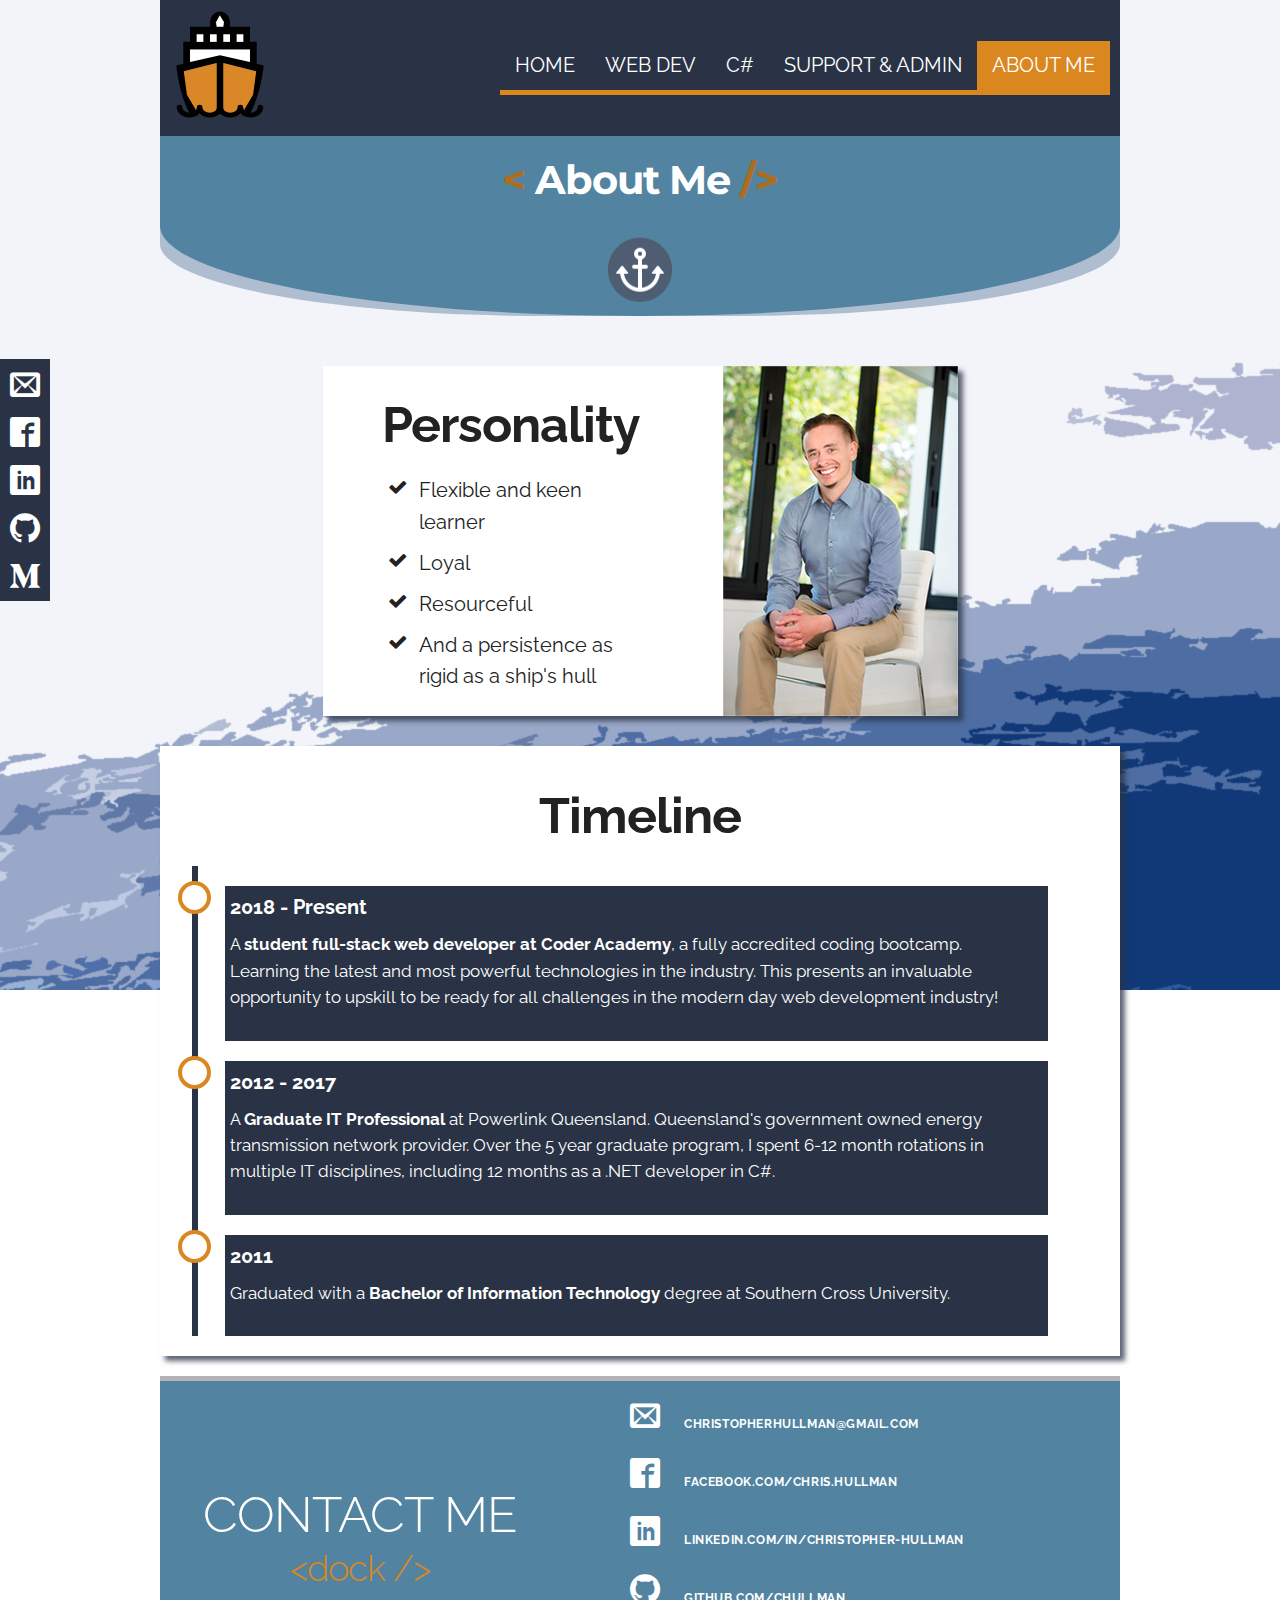
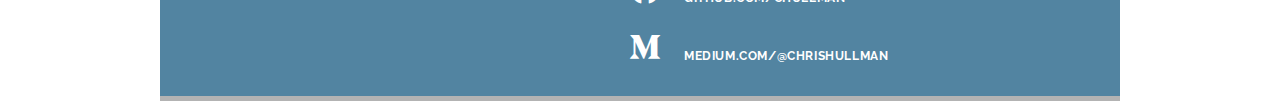
==== pages/about/index.html @ 16156527 "Cleaned formatting" ====
<!DOCTYPE html>
<html lang="en">
  <head>
    <!-- Basic page needs -->
    <meta charset="utf-8">
    <title>Portfolio - Chris Hullman</title>
    <meta name="description" content="A portfolio of Chris Hullman, a student full-stack web developer and jack-of-all-trades IT professional.">
    <meta name="author" content="Chris Hullman">
    <!-- Display metas -->
    <meta name="viewport" content="width=device-width, initial-scale=1">
    <!-- Font -->
    <link href="//fonts.googleapis.com/css?family=Raleway:400,300,600" rel="stylesheet" type="text/css">
    <link href="https://fonts.googleapis.com/css?family=Montserrat:400,500,900" rel="stylesheet">
    <!-- CSS -->
    <link rel="stylesheet" href="../../css/normalize.css">
    <link rel="stylesheet" href="../../css/skeleton.css">
    <!-- Font Awesome CSS -->
    <link rel="stylesheet" href="https://maxcdn.bootstrapcdn.com/font-awesome/4.7.0/css/font-awesome.min.css">
    <!-- IcoMoon CSS -->
    <link rel="stylesheet" href="../../fonts/icomoon.css">
    <link rel="stylesheet" href="../../css/custom.css">
    <!-- IcoMoon CSS -->
    <link rel="stylesheet" href="../../fonts/icomoon.css">
    <!-- Favicon -->
    <link rel="icon" type="image/png" href="../../images/favicon.png">
  </head>
  <body>
    <ul class="contact-fixed-sidebar">
      <li>
        <a href="mailto:christopherhullman@gmail.com">
        <span class="icon-email"></span>
        </a>
      </li>
      <li>
        <a href="https://www.facebook.com/chris.hullman">
        <span class="icon-facebook"></span>
        </a>
      </li>
      <li>
        <a href="https://www.linkedin.com/in/christopher-hullman/">
        <span class="icon-linkedin"></span>
        </a>
      </li>
      <li>
        <a href="https://github.com/chullman">
        <span class="icon-octacat"></span>
        </a>
      </li>
      <li>
        <a href="https://medium.com/@chrishullman">
        <span class="icon-medium"></span>
        </a>
      </li>
    </ul>
    <div class="container">
      <div class="topnav-flex-container">
        <div id="topnav-brand">
          <img src="../../images/brand_logo.svg" alt="Brand Logo for Chris Hullman">        
        </div>
        <ul id="topnav-list">
          <li><a href="../../">Home</a></li>
          <li><a href="../../pages/webdev/">Web Dev</a></li>
          <li><a href="../../pages/csharp/">C#</a></li>
          <li><a href="../../pages/infrastructure/">Support & Admin</a></li>
          <li class="active-page"><a href="#">About Me</a></li>
        </ul>
      </div>
      <div class="jumbo-header-behind">
      </div>
      <div class="jumbo-header-front">
        <h1><span class="orange-letters">&lt;</span> About Me <span class="orange-letters">/&gt;</span></h1>
        <div class="anchor"></div>
      </div>
      <div class="tag-and-portrait-container">
        <div class="tag-container">
          <h1 class="bold">Personality</h1>
          <ul class="fa-ul">
            <li>
              <i class="fa-li fa fa-check"></i>Flexible and keen learner
            </li>
            <li>
              <i class="fa-li fa fa-check"></i> Loyal
            </li>
            <li>
              <i class="fa-li fa fa-check"></i>Resourceful
            </li>
            <li>
              <i class="fa-li fa fa-check"></i>And a persistence as rigid as a ship's hull
            </li>
          </ul>
        </div>
        <div class="portrait-container">
          <div></div>
        </div>
      </div>
      <div class="timeline-parent">
        <h1 class="bold">Timeline</h1>
        <div class="timeline-container">
          <ul>
            <li>
              <div class="list-gap">
              </div>
              <div class="list-content">
                <div class="year-text">2018 - Present</div>
                <p>A <span class="bold">student full-stack web developer at Coder Academy</span>, a fully accredited coding bootcamp. Learning the latest and most powerful technologies in the industry. This presents an invaluable opportunity to upskill to be ready for all challenges in the modern day web development industry!</p>
              </div>
            </li>
            <li>
              <div class="list-gap">
              </div>
              <div class="list-content">
                <div class="year-text">2012 - 2017</div>
                <p>A <span class="bold">Graduate IT Professional</span> at Powerlink Queensland. Queensland's government owned energy transmission network provider. Over the 5 year graduate program, I spent 6-12 month rotations in multiple IT disciplines, including 12 months as a .NET developer in C#.</p>
              </div>
            </li>
            <li>
              <div class="list-gap">
              </div>
              <div  class="list-content">
                <div class="year-text">2011</div>
                <p>Graduated with a <span class="bold">Bachelor of Information Technology</span> degree at Southern Cross University.</p>
              </div>
            </li>
          </ul>
        </div>
      </div>
      <footer class="footer-container">
        <div id="footer-container-left">
          <h1>Contact Me</h1>
          <h3>&lt;dock /&gt;</h3>
          <a href="#footer-container-left" class="contact-wrap"></a>
        </div>
        <div id="footer-container-right">
          <ul>
            <li>
              <a href="mailto:christopherhullman@gmail.com">
              <span class="icon-email"></span>
              <span class="contact-text">christopherhullman@gmail.com</span>
              </a>
            </li>
            <li>
              <a href="https://www.facebook.com/chris.hullman">
              <span class="icon-facebook"></span>
              <span class="contact-text">facebook.com/chris.hullman</span>
              </a>
            </li>
            <li>
              <a href="https://www.linkedin.com/in/christopher-hullman/">
              <span class="icon-linkedin"></span>
              <span class="contact-text">linkedin.com/in/christopher-hullman</span>
              </a>
            </li>
            <li>
              <a href="https://github.com/chullman">
              <span class="icon-octacat"></span>
              <span class="contact-text">github.com/chullman</span>
              </a>
            </li>
            <li>
              <a href="https://medium.com/@chrishullman">
              <span class="icon-medium"></span>
              <span class="contact-text">medium.com/@chrishullman</span>
              </a>
            </li>
          </ul>
        </div>
      </footer>
    </div>
  </body>
</html>
---- css/skeleton.css ----
/*
* Skeleton V2.0.4
* Copyright 2014, Dave Gamache
* www.getskeleton.com
* Free to use under the MIT license.
* http://www.opensource.org/licenses/mit-license.php
* 12/29/2014
*/


/* Table of contents
––––––––––––––––––––––––––––––––––––––––––––––––––
- Grid
- Base Styles
- Typography
- Links
- Buttons
- Forms
- Lists
- Code
- Tables
- Spacing
- Utilities
- Clearing
- Media Queries
*/


/* Grid
–––––––––––––––––––––––––––––––––––––––––––––––––– */
.container {
  position: relative;
  width: 100%;
  max-width: 960px;
  margin: 0 auto;
  padding: 0 20px;
  box-sizing: border-box; }
.column,
.columns {
  width: 100%;
  float: left;
  box-sizing: border-box; }

/* For devices larger than 400px */
@media (min-width: 400px) {
  .container {
    width: 85%;
    padding: 0; }
}

/* For devices larger than 550px */
@media (min-width: 550px) {
  .container {
    width: 80%; }
  .column,
  .columns {
    margin-left: 4%; }
  .column:first-child,
  .columns:first-child {
    margin-left: 0; }

  .one.column,
  .one.columns                    { width: 4.66666666667%; }
  .two.columns                    { width: 13.3333333333%; }
  .three.columns                  { width: 22%;            }
  .four.columns                   { width: 30.6666666667%; }
  .five.columns                   { width: 39.3333333333%; }
  .six.columns                    { width: 48%;            }
  .seven.columns                  { width: 56.6666666667%; }
  .eight.columns                  { width: 65.3333333333%; }
  .nine.columns                   { width: 74.0%;          }
  .ten.columns                    { width: 82.6666666667%; }
  .eleven.columns                 { width: 91.3333333333%; }
  .twelve.columns                 { width: 100%; margin-left: 0; }

  .one-third.column               { width: 30.6666666667%; }
  .two-thirds.column              { width: 65.3333333333%; }

  .one-half.column                { width: 48%; }

  /* Offsets */
  .offset-by-one.column,
  .offset-by-one.columns          { margin-left: 8.66666666667%; }
  .offset-by-two.column,
  .offset-by-two.columns          { margin-left: 17.3333333333%; }
  .offset-by-three.column,
  .offset-by-three.columns        { margin-left: 26%;            }
  .offset-by-four.column,
  .offset-by-four.columns         { margin-left: 34.6666666667%; }
  .offset-by-five.column,
  .offset-by-five.columns         { margin-left: 43.3333333333%; }
  .offset-by-six.column,
  .offset-by-six.columns          { margin-left: 52%;            }
  .offset-by-seven.column,
  .offset-by-seven.columns        { margin-left: 60.6666666667%; }
  .offset-by-eight.column,
  .offset-by-eight.columns        { margin-left: 69.3333333333%; }
  .offset-by-nine.column,
  .offset-by-nine.columns         { margin-left: 78.0%;          }
  .offset-by-ten.column,
  .offset-by-ten.columns          { margin-left: 86.6666666667%; }
  .offset-by-eleven.column,
  .offset-by-eleven.columns       { margin-left: 95.3333333333%; }

  .offset-by-one-third.column,
  .offset-by-one-third.columns    { margin-left: 34.6666666667%; }
  .offset-by-two-thirds.column,
  .offset-by-two-thirds.columns   { margin-left: 69.3333333333%; }

  .offset-by-one-half.column,
  .offset-by-one-half.columns     { margin-left: 52%; }

}


/* Base Styles
–––––––––––––––––––––––––––––––––––––––––––––––––– */
/* NOTE
html is set to 62.5% so that all the REM measurements throughout Skeleton
are based on 10px sizing. So basically 1.5rem = 15px :) */
html {
  font-size: 62.5%; }
body {
  font-size: 1.5em; /* currently ems cause chrome bug misinterpreting rems on body element */
  line-height: 1.6;
  font-weight: 400;
  font-family: "Raleway", "HelveticaNeue", "Helvetica Neue", Helvetica, Arial, sans-serif;
  color: #222; }


/* Typography
–––––––––––––––––––––––––––––––––––––––––––––––––– */
h1, h2, h3, h4, h5, h6 {
  margin-top: 0;
  margin-bottom: 2rem;
  font-weight: 300; }
h1 { font-size: 4.0rem; line-height: 1.2;  letter-spacing: -.1rem;}
h2 { font-size: 3.6rem; line-height: 1.25; letter-spacing: -.1rem; }
h3 { font-size: 3.0rem; line-height: 1.3;  letter-spacing: -.1rem; }
h4 { font-size: 2.4rem; line-height: 1.35; letter-spacing: -.08rem; }
h5 { font-size: 1.8rem; line-height: 1.5;  letter-spacing: -.05rem; }
h6 { font-size: 1.5rem; line-height: 1.6;  letter-spacing: 0; }

/* Larger than phablet */
@media (min-width: 550px) {
  h1 { font-size: 5.0rem; }
  h2 { font-size: 4.2rem; }
  h3 { font-size: 3.6rem; }
  h4 { font-size: 3.0rem; }
  h5 { font-size: 2.4rem; }
  h6 { font-size: 1.5rem; }
}

p {
  margin-top: 0; }


/* Links
–––––––––––––––––––––––––––––––––––––––––––––––––– */
a {
  color: #1EAEDB; }
a:hover {
  color: #0FA0CE; }


/* Buttons
–––––––––––––––––––––––––––––––––––––––––––––––––– */
.button,
button,
input[type="submit"],
input[type="reset"],
input[type="button"] {
  display: inline-block;
  height: 38px;
  padding: 0 30px;
  color: #555;
  text-align: center;
  font-size: 11px;
  font-weight: 600;
  line-height: 38px;
  letter-spacing: .1rem;
  text-transform: uppercase;
  text-decoration: none;
  white-space: nowrap;
  background-color: transparent;
  border-radius: 4px;
  border: 1px solid #bbb;
  cursor: pointer;
  box-sizing: border-box; }
.button:hover,
button:hover,
input[type="submit"]:hover,
input[type="reset"]:hover,
input[type="button"]:hover,
.button:focus,
button:focus,
input[type="submit"]:focus,
input[type="reset"]:focus,
input[type="button"]:focus {
  color: #333;
  border-color: #888;
  outline: 0; }
.button.button-primary,
button.button-primary,
input[type="submit"].button-primary,
input[type="reset"].button-primary,
input[type="button"].button-primary {
  color: #FFF;
  background-color: #33C3F0;
  border-color: #33C3F0; }
.button.button-primary:hover,
button.button-primary:hover,
input[type="submit"].button-primary:hover,
input[type="reset"].button-primary:hover,
input[type="button"].button-primary:hover,
.button.button-primary:focus,
button.button-primary:focus,
input[type="submit"].button-primary:focus,
input[type="reset"].button-primary:focus,
input[type="button"].button-primary:focus {
  color: #FFF;
  background-color: #1EAEDB;
  border-color: #1EAEDB; }


/* Forms
–––––––––––––––––––––––––––––––––––––––––––––––––– */
input[type="email"],
input[type="number"],
input[type="search"],
input[type="text"],
input[type="tel"],
input[type="url"],
input[type="password"],
textarea,
select {
  height: 38px;
  padding: 6px 10px; /* The 6px vertically centers text on FF, ignored by Webkit */
  background-color: #fff;
  border: 1px solid #D1D1D1;
  border-radius: 4px;
  box-shadow: none;
  box-sizing: border-box; }
/* Removes awkward default styles on some inputs for iOS */
input[type="email"],
input[type="number"],
input[type="search"],
input[type="text"],
input[type="tel"],
input[type="url"],
input[type="password"],
textarea {
  -webkit-appearance: none;
     -moz-appearance: none;
          appearance: none; }
textarea {
  min-height: 65px;
  padding-top: 6px;
  padding-bottom: 6px; }
input[type="email"]:focus,
input[type="number"]:focus,
input[type="search"]:focus,
input[type="text"]:focus,
input[type="tel"]:focus,
input[type="url"]:focus,
input[type="password"]:focus,
textarea:focus,
select:focus {
  border: 1px solid #33C3F0;
  outline: 0; }
label,
legend {
  display: block;
  margin-bottom: .5rem;
  font-weight: 600; }
fieldset {
  padding: 0;
  border-width: 0; }
input[type="checkbox"],
input[type="radio"] {
  display: inline; }
label > .label-body {
  display: inline-block;
  margin-left: .5rem;
  font-weight: normal; }


/* Lists
–––––––––––––––––––––––––––––––––––––––––––––––––– */
ul {
  list-style: circle inside; }
ol {
  list-style: decimal inside; }
ol, ul {
  padding-left: 0;
  margin-top: 0; }
ul ul,
ul ol,
ol ol,
ol ul {
  margin: 1.5rem 0 1.5rem 3rem;
  font-size: 90%; }
li {
  margin-bottom: 1rem; }


/* Code
–––––––––––––––––––––––––––––––––––––––––––––––––– */
code {
  padding: .2rem .5rem;
  margin: 0 .2rem;
  font-size: 90%;
  white-space: nowrap;
  background: #F1F1F1;
  border: 1px solid #E1E1E1;
  border-radius: 4px; }
pre > code {
  display: block;
  padding: 1rem 1.5rem;
  white-space: pre; }


/* Tables
–––––––––––––––––––––––––––––––––––––––––––––––––– */
th,
td {
  padding: 12px 15px;
  text-align: left;
  border-bottom: 1px solid #E1E1E1; }
th:first-child,
td:first-child {
  padding-left: 0; }
th:last-child,
td:last-child {
  padding-right: 0; }


/* Spacing
–––––––––––––––––––––––––––––––––––––––––––––––––– */
button,
.button {
  margin-bottom: 1rem; }
input,
textarea,
select,
fieldset {
  margin-bottom: 1.5rem; }
pre,
blockquote,
dl,
figure,
table,
p,
ul,
ol,
form {
  margin-bottom: 2.5rem; }


/* Utilities
–––––––––––––––––––––––––––––––––––––––––––––––––– */
.u-full-width {
  width: 100%;
  box-sizing: border-box; }
.u-max-full-width {
  max-width: 100%;
  box-sizing: border-box; }
.u-pull-right {
  float: right; }
.u-pull-left {
  float: left; }


/* Misc
–––––––––––––––––––––––––––––––––––––––––––––––––– */
hr {
  margin-top: 3rem;
  margin-bottom: 3.5rem;
  border-width: 0;
  border-top: 1px solid #E1E1E1; }


/* Clearing
–––––––––––––––––––––––––––––––––––––––––––––––––– */

/* Self Clearing Goodness */
.container:after,
.row:after,
.u-cf {
  content: "";
  display: table;
  clear: both; }


/* Media Queries
–––––––––––––––––––––––––––––––––––––––––––––––––– */
/*
Note: The best way to structure the use of media queries is to create the queries
near the relevant code. For example, if you wanted to change the styles for buttons
on small devices, paste the mobile query code up in the buttons section and style it
there.
*/


/* Larger than mobile */
@media (min-width: 400px) {}

/* Larger than phablet (also point when grid becomes active) */
@media (min-width: 550px) {}

/* Larger than tablet */
@media (min-width: 750px) {}

/* Larger than desktop */
@media (min-width: 1000px) {}

/* Larger than Desktop HD */
@media (min-width: 1200px) {}
---- fonts/icomoon.css ----
@font-face {
  font-family: 'icomoon';
  src:  url('icomoon.eot?mnt412');
  src:  url('icomoon.eot?mnt412#iefix') format('embedded-opentype'),
    url('icomoon.ttf?mnt412') format('truetype'),
    url('icomoon.woff?mnt412') format('woff'),
    url('icomoon.svg?mnt412#icomoon') format('svg');
  font-weight: normal;
  font-style: normal;
}

[class^="icon-"], [class*=" icon-"] {
  /* use !important to prevent issues with browser extensions that change fonts */
  font-family: 'icomoon' !important;
  speak: none;
  font-style: normal;
  font-weight: normal;
  font-variant: normal;
  text-transform: none;
  /*line-height: 1;*/

  /* Better Font Rendering =========== */
  -webkit-font-smoothing: antialiased;
  -moz-osx-font-smoothing: grayscale;
}

.icon-medium:before {
  content: "\e900";
}
.icon-github:before {
  content: "\e901";
}
.icon-brand:before {
  content: "\e901";
}
.icon-octacat:before {
  content: "\e901";
}
.icon-social:before {
  content: "\e901";
}
.icon-linkedin:before {
  content: "\e902";
}
.icon-brand2:before {
  content: "\e902";
}
.icon-social2:before {
  content: "\e902";
}
.icon-envelop:before {
  content: "\e903";
}
.icon-mail:before {
  content: "\e903";
}
.icon-email:before {
  content: "\e903";
}
.icon-contact:before {
  content: "\e903";
}
.icon-letter:before {
  content: "\e903";
}
.icon-facebook:before {
  content: "\e904";
}
.icon-brand3:before {
  content: "\e904";
}
.icon-social3:before {
  content: "\e904";
}
---- css/custom.css ----
body {
  background-image: url(../images/background.png);
  background-repeat: no-repeat;
  background-attachment: fixed;
  background-position: center; }

/*
*********************
Top navigation bar
*********************
*/
.topnav-flex-container {
  display: flex;
  display: -webkit-flex;
  display: -moz-flex;
  display: -ms-flexbox;
  display: -o-flex;
  flex-direction: row;
  -webkit-flex-direction: row;
  -moz-flex-direction: row;
  -ms-flex-direction: row;
  -o-flex-direction: row;
  flex-wrap: wrap;
  -webkit-flex-wrap: wrap;
  -moz-flex-wrap: wrap;
  -ms-flex-wrap: wrap;
  -o-flex-wrap: wrap;
  flex: 0 1 auto;
  -webkit-flex: 0 1 auto;
  -moz-flex: 0 1 auto;
  -ms-flex: 0 1 auto;
  -o-flex: 0 1 auto;
  align-items: center;
  -webkit-align-items: center;
  -moz-align-items: center;
  -ms-align-items: center;
  -o-align-items: center;
  background-color: #293345; }

#topnav-brand > img {
  width: 100px;
  padding-left: 10px; }

#topnav-list {
  list-style: none outside none;
  margin: 0;
  padding: 0;
  margin-left: auto;
  margin-right: 1%;
  position: relative;
  border-bottom: none; }

#topnav-list > li {
  float: none;
  margin-bottom: 0;
  text-align: left;
  transition: all 300ms ease-in-out 0s; }

#topnav-list > .active-page {
  background-color: #da871f; }

#topnav-list > li:hover {
  background-color: #da871f;
  color: #FFFFFF;
  display: block; }

#topnav-list > li > a {
  display: block;
  text-decoration: none;
  white-space: normal;
  color: white;
  font-size: 1.3em;
  line-height: 49px;
  padding: 0 15px;
  text-transform: uppercase; }

@media (min-width: 578px) {
  #topnav-list {
    float: right;
    border-bottom: 5px solid #da871f; }

  #topnav-list > li {
    border-bottom: 5px solid transparent;
    float: left;
    margin-bottom: -5px; } }
/*
*********************
Home page - Jumbotron
*********************
*/
.overflow-prevention {
  position: relative;
  overflow: hidden; }

.jumbotron::before {
  opacity: 0.4;
  position: absolute; }

.jumbotron {
  width: 100%;
  height: 500px;
  background-color: white;
  position: relative;
  background-image: url(../images/jumbotron_background.jpg);
  background-repeat: no-repeat;
  background-position: center;
  background-size: cover; }

.wave-container {
  position: absolute;
  width: 100%;
  height: 1px;
  bottom: -2px;
  left: -20px;
  right: 50%; }

.wave-line {
  background: #516ba1;
  width: 20px;
  float: left;
  animation: wave-anim 5s infinite ease-in-out alternate;
  position: absolute;
  box-sizing: content-box;
  -webkit-box-sizing: content-box;
  -moz-box-sizing: content-box;
  border: 1px solid #516ba1;
  -webkit-border-radius: 20px 20px 0 0;
  border-radius: 20px 20px 0 0; }

.wave-line:nth-child(1) {
  animation-delay: 0.15s;
  left: 20px; }

.wave-line:nth-child(2) {
  animation-delay: 0.3s;
  left: 40px; }

.wave-line:nth-child(3) {
  animation-delay: 0.45s;
  left: 60px; }

.wave-line:nth-child(4) {
  animation-delay: 0.6s;
  left: 80px; }

.wave-line:nth-child(5) {
  animation-delay: 0.75s;
  left: 100px; }

.wave-line:nth-child(6) {
  animation-delay: 0.9s;
  left: 120px; }

.wave-line:nth-child(7) {
  animation-delay: 1.05s;
  left: 140px; }

.wave-line:nth-child(8) {
  animation-delay: 1.2s;
  left: 160px; }

.wave-line:nth-child(9) {
  animation-delay: 1.35s;
  left: 180px; }

.wave-line:nth-child(10) {
  animation-delay: 1.5s;
  left: 200px; }

.wave-line:nth-child(11) {
  animation-delay: 1.65s;
  left: 220px; }

.wave-line:nth-child(12) {
  animation-delay: 1.8s;
  left: 240px; }

.wave-line:nth-child(13) {
  animation-delay: 1.95s;
  left: 260px; }

.wave-line:nth-child(14) {
  animation-delay: 2.1s;
  left: 280px; }

.wave-line:nth-child(15) {
  animation-delay: 2.25s;
  left: 300px; }

.wave-line:nth-child(16) {
  animation-delay: 2.4s;
  left: 320px; }

.wave-line:nth-child(17) {
  animation-delay: 2.55s;
  left: 340px; }

.wave-line:nth-child(18) {
  animation-delay: 2.7s;
  left: 360px; }

.wave-line:nth-child(19) {
  animation-delay: 2.85s;
  left: 380px; }

@keyframes wave-anim {
  0% {
    transform: translateY(-170px);
    height: 170px; }
  100% {
    transform: translateY(-270px);
    height: 270px; } }
@media (min-width: 400px) {
  .wave-line {
    width: 50px; }

  .wave-line:nth-child(1) {
    left: 50px; }

  .wave-line:nth-child(2) {
    left: 100px; }

  .wave-line:nth-child(3) {
    left: 150px; }

  .wave-line:nth-child(4) {
    left: 200px; }

  .wave-line:nth-child(5) {
    left: 250px; }

  .wave-line:nth-child(6) {
    left: 300px; }

  .wave-line:nth-child(7) {
    left: 350px; }

  .wave-line:nth-child(8) {
    left: 400px; }

  .wave-line:nth-child(9) {
    left: 450px; }

  .wave-line:nth-child(10) {
    left: 500px; }

  .wave-line:nth-child(11) {
    left: 550px; }

  .wave-line:nth-child(12) {
    left: 600px; }

  .wave-line:nth-child(13) {
    left: 650px; }

  .wave-line:nth-child(14) {
    left: 700px; }

  .wave-line:nth-child(15) {
    left: 750px; }

  .wave-line:nth-child(16) {
    left: 800px; }

  .wave-line:nth-child(17) {
    left: 850px; }

  .wave-line:nth-child(18) {
    left: 900px; }

  .wave-line:nth-child(19) {
    left: 950px; } }
.jumbotron svg {
  position: absolute;
  top: 160px;
  width: 70%;
  height: 70%; }

#wave path,
#underwater {
  position: absolute;
  animation: ship-water-anim 2s ease 2s infinite alternate;
  stroke: #516ba1;
  fill: #516ba1; }

#left_x5F_hull_x5F_whitespace,
#right_x5F_hull_x5F_whitespace {
  fill: #da871f; }

@keyframes ship-water-anim {
  0% {
    transform: translateY(10px); }
  100% {
    transform: translateY(-40px); } }
.jumbotron h1,
.jumbotron h2 {
  margin-bottom: 0;
  text-align: right;
  margin-right: 8%;
  text-transform: uppercase;
  font-size: 2em; }

.jumbotron h1 {
  padding-top: 2%; }

.jumbotron h2 {
  padding-top: 0;
  color: whitesmoke; }

.jumbotron h1 {
  font-family: 'Montserrat', sans-serif; }

.stronger-h1-letters {
  font-size: 1.2em; }

.orange-letters {
  color: #ad6d1d; }

.button-primary {
  display: none; }

@media (min-width: 578px) {
  .button.button-primary, button.button-primary, input[type="submit"].button-primary, input[type="reset"].button-primary, input[type="button"].button-primary {
    display: block;
    position: relative;
    float: right;
    margin-top: 10px;
    background-color: #293345;
    border-color: #da871f;
    font-size: 15px;
    transition: all 300ms ease-in-out 0s; }
    .button.button-primary:hover, button.button-primary:hover, input[type="submit"].button-primary:hover, input[type="reset"].button-primary:hover, input[type="button"].button-primary:hover {
      background-color: #da871f; } }
@media (min-width: 685px) {
  .jumbotron h1,
  .jumbotron h2 {
    font-size: 3em; } }
/*
*********************
Home Page - Introduction box
*********************
*/
#intro-box {
  display: flex;
  display: -webkit-flex;
  display: -moz-flex;
  display: -ms-flexbox;
  display: -o-flex;
  flex-direction: column;
  -webkit-flex-direction: column;
  -moz-flex-direction: column;
  -ms-flex-direction: column;
  -o-flex-direction: column;
  flex-wrap: wrap;
  -webkit-flex-wrap: wrap;
  -moz-flex-wrap: wrap;
  -ms-flex-wrap: wrap;
  -o-flex-wrap: wrap;
  flex: 0 1 auto;
  -webkit-flex: 0 1 auto;
  -moz-flex: 0 1 auto;
  -ms-flex: 0 1 auto;
  -o-flex: 0 1 auto;
  align-items: center;
  -webkit-align-items: center;
  -moz-align-items: center;
  -ms-align-items: center;
  -o-align-items: center;
  justify-content: center;
  -webkit-justify-content: center;
  -moz-justify-content: center;
  -ms-justify-content: center;
  -o-justify-content: center;
  width: 100%;
  height: 100%;
  padding-top: 20px;
  padding-bottom: 20px;
  background-color: white; }

#intro-box > h1,
#intro-box > h2,
#intro-box > h3 {
  text-transform: uppercase;
  margin-bottom: 10px;
  width: 100%;
  text-align: center; }

#intro-box > h2:first-child {
  font-family: 'Montserrat', sans-serif;
  color: #ad6d1d;
  font-weight: 900; }

.stronger-h3-letters {
  font-weight: bold; }

/*
*********************
Home page - Cards
*********************
*/
#cards-container {
  display: flex;
  display: -webkit-flex;
  display: -moz-flex;
  display: -ms-flexbox;
  display: -o-flex;
  flex-direction: row;
  -webkit-flex-direction: row;
  -moz-flex-direction: row;
  -ms-flex-direction: row;
  -o-flex-direction: row;
  flex-wrap: wrap;
  -webkit-flex-wrap: wrap;
  -moz-flex-wrap: wrap;
  -ms-flex-wrap: wrap;
  -o-flex-wrap: wrap;
  flex: 0 1 auto;
  -webkit-flex: 0 1 auto;
  -moz-flex: 0 1 auto;
  -ms-flex: 0 1 auto;
  -o-flex: 0 1 auto;
  justify-content: space-around;
  -webkit-justify-content: space-around;
  -moz-justify-content: space-around;
  -ms-justify-content: space-around;
  -o-justify-content: space-around;
  width: 100%;
  margin-top: 5%; }

#cards-container > div {
  display: flex;
  display: -webkit-flex;
  display: -moz-flex;
  display: -ms-flexbox;
  display: -o-flex;
  flex: 0 1 auto;
  -webkit-flex: 0 1 auto;
  -moz-flex: 0 1 auto;
  -ms-flex: 0 1 auto;
  -o-flex: 0 1 auto;
  position: relative;
  flex-direction: column;
  -webkit-flex-direction: column;
  -moz-flex-direction: column;
  -ms-flex-direction: column;
  -o-flex-direction: column;
  justify-content: flex-start;
  -webkit-justify-content: flex-start;
  -moz-justify-content: flex-start;
  -ms-justify-content: flex-start;
  -o-justify-content: flex-start;
  background: white;
  text-decoration: none;
  box-shadow: 0 2px 5px rgba(0, 0, 0, 0.1);
  transition: all .3s ease-in;
  width: 400px;
  height: 550px;
  margin-bottom: 30px;
  margin-right: 15px;
  margin-left: 15px; }
  #cards-container > div:hover {
    transform: scale(1.1, 1.1);
    box-shadow: 0 4px 5px rgba(0, 0, 0, 0.2); }

#cards-container .thumb {
  height: 400px;
  width: 100%;
  background-size: contain;
  background-position: center center;
  background-repeat: no-repeat;
  border-bottom: 5px solid #da871f; }

#cards-container .about-card {
  background-color: #293345;
  align-items: center;
  -webkit-align-items: center;
  -moz-align-items: center;
  -ms-align-items: center;
  -o-align-items: center;
  justify-content: center;
  -webkit-justify-content: center;
  -moz-justify-content: center;
  -ms-justify-content: center;
  -o-justify-content: center;
  position: relative; }

#cards-container .about-card > h1 {
  color: white;
  text-transform: uppercase;
  text-align: center;
  margin: 0; }

#cards-container .about-card > h3 {
  color: #da871f;
  margin: 0; }

.card-wrap {
  position: absolute;
  top: 0;
  left: 0;
  width: 100%;
  height: 100%;
  display: inline; }

.card-bottom-half {
  background-color: #293345;
  height: 100%; }

.card-bottom-tags {
  font-size: 12px;
  font-weight: bold;
  color: #bbb;
  text-transform: uppercase;
  letter-spacing: .05em;
  margin: auto 0 0 0; }

.card-title {
  font-weight: bold;
  color: white; }

.card-description {
  font-size: 16px;
  padding-left: 10px;
  color: white; }

/*
*********************
Fixed contact sidebar
*********************
*/
.contact-fixed-sidebar {
  display: none; }

@media (min-width: 550px) {
  .contact-fixed-sidebar {
    display: block;
    position: fixed;
    left: 0;
    width: 48px;
    height: 336px;
    margin: 0;
    top: 40%;
    list-style-type: none; }

  .contact-fixed-sidebar a {
    text-decoration: none;
    display: block; }

  .contact-fixed-sidebar li {
    margin-bottom: 0; }

  .contact-fixed-sidebar span {
    background-color: #293345;
    color: white;
    height: 200px;
    font-size: 2em;
    padding: 10px;
    text-align: left; }

  .contact-fixed-sidebar {
    height: 200px; } }
.footer-container {
  display: flex;
  display: -webkit-flex;
  display: -moz-flex;
  display: -ms-flexbox;
  display: -o-flex;
  width: 100%;
  height: 100%;
  flex-direction: row;
  -webkit-flex-direction: row;
  -moz-flex-direction: row;
  -ms-flex-direction: row;
  -o-flex-direction: row;
  flex-wrap: wrap;
  -webkit-flex-wrap: wrap;
  -moz-flex-wrap: wrap;
  -ms-flex-wrap: wrap;
  -o-flex-wrap: wrap;
  flex: 0 1 auto;
  -webkit-flex: 0 1 auto;
  -moz-flex: 0 1 auto;
  -ms-flex: 0 1 auto;
  -o-flex: 0 1 auto;
  justify-content: space-between;
  -webkit-justify-content: space-between;
  -moz-justify-content: space-between;
  -ms-justify-content: space-between;
  -o-justify-content: space-between;
  padding: 0;
  margin: 0;
  border-bottom: 5px solid #b3b3b3;
  border-top: 5px solid #b3b3b3;
  background-color: #5284a1; }

#footer-container-right {
  width: 500px;
  height: 100%;
  padding-top: 10px;
  background-color: #5284a1; }

#footer-container-left {
  display: flex;
  display: -webkit-flex;
  display: -moz-flex;
  display: -ms-flexbox;
  display: -o-flex;
  flex-direction: column;
  -webkit-flex-direction: column;
  -moz-flex-direction: column;
  -ms-flex-direction: column;
  -o-flex-direction: column;
  flex: 0 1 auto;
  -webkit-flex: 0 1 auto;
  -moz-flex: 0 1 auto;
  -ms-flex: 0 1 auto;
  -o-flex: 0 1 auto;
  align-items: center;
  -webkit-align-items: center;
  -moz-align-items: center;
  -ms-align-items: center;
  -o-align-items: center;
  width: 400px;
  height: 100%;
  margin-top: auto;
  margin-bottom: auto; }

#footer-container-left > h1 {
  color: white;
  text-transform: uppercase;
  text-align: center;
  margin: 0; }

#footer-container-left > h3 {
  color: #da871f;
  margin: 0; }

.footer-container li {
  display: block;
  list-style-type: none; }

.footer-container a {
  text-decoration: none; }

.footer-container span {
  color: white;
  height: 200px;
  font-size: 2em;
  padding: 10px;
  text-align: left; }

.footer-container .contact-text {
  font-size: 12px;
  font-weight: bold;
  color: white;
  text-transform: uppercase;
  letter-spacing: .05em;
  margin: auto 0 0 0;
  transform: translateY(10px); }

/*
*********************
Linked page - Title header
*********************
*/
.jumbo-header-behind {
  position: relative;
  display: flex;
  display: -webkit-flex;
  display: -moz-flex;
  display: -ms-flexbox;
  display: -o-flex;
  flex-direction: column;
  -webkit-flex-direction: column;
  -moz-flex-direction: column;
  -ms-flex-direction: column;
  -o-flex-direction: column;
  flex: 0 1 auto;
  -webkit-flex: 0 1 auto;
  -moz-flex: 0 1 auto;
  -ms-flex: 0 1 auto;
  -o-flex: 0 1 auto;
  align-items: center;
  -webkit-align-items: center;
  -moz-align-items: center;
  -ms-align-items: center;
  -o-align-items: center;
  width: 100%;
  height: 180px;
  background-color: #aebed0;
  border-bottom-left-radius: 40%;
  border-bottom-right-radius: 40%;
  z-index: 1; }

.jumbo-header-front {
  position: relative;
  width: 100%;
  height: 160px;
  background-color: #5284a1;
  border-bottom-left-radius: 50%;
  border-bottom-right-radius: 50%;
  margin-top: -180px;
  margin-bottom: 50px;
  z-index: 2;
  display: flex;
  display: -webkit-flex;
  display: -moz-flex;
  display: -ms-flexbox;
  display: -o-flex;
  flex-direction: column;
  -webkit-flex-direction: column;
  -moz-flex-direction: column;
  -ms-flex-direction: column;
  -o-flex-direction: column;
  flex: 0 1 auto;
  -webkit-flex: 0 1 auto;
  -moz-flex: 0 1 auto;
  -ms-flex: 0 1 auto;
  -o-flex: 0 1 auto;
  align-items: center;
  -webkit-align-items: center;
  -moz-align-items: center;
  -ms-align-items: center;
  -o-align-items: center;
  justify-content: flex-start;
  -webkit-justify-content: flex-start;
  -moz-justify-content: flex-start;
  -ms-justify-content: flex-start;
  -o-justify-content: flex-start;
  padding-top: 20px; }

.jumbo-header-front > h1 {
  font-family: 'Montserrat', sans-serif;
  color: white;
  font-weight: 700;
  margin-bottom: 0;
  text-align: center;
  font-size: 4rem;
  width: 100%;
  padding-right: 40px;
  padding-left: 40px; }

.jumbo-header-front .anchor::before {
  content: url("../images/anchor_icon.png");
  text-align: center; }

.jumbo-header-front .anchor {
  text-align: center;
  height: 100%;
  width: 100%;
  visibility: hidden;
  transform: scale(0.5, 0.5); }

@media (min-width: 660px) {
  .jumbo-header-front .anchor {
    visibility: visible; } }
/*
*********************
About page - Personality box
*********************
*/
.tag-and-portrait-container {
  display: flex;
  display: -webkit-flex;
  display: -moz-flex;
  display: -ms-flexbox;
  display: -o-flex;
  flex-direction: column;
  -webkit-flex-direction: column;
  -moz-flex-direction: column;
  -ms-flex-direction: column;
  -o-flex-direction: column;
  flex: 0 1 auto;
  -webkit-flex: 0 1 auto;
  -moz-flex: 0 1 auto;
  -ms-flex: 0 1 auto;
  -o-flex: 0 1 auto;
  position: relative;
  margin-left: auto;
  margin-right: auto;
  width: 100%;
  height: 100%;
  margin-bottom: 30px;
  align-items: center;
  -webkit-align-items: center;
  -moz-align-items: center;
  -ms-align-items: center;
  -o-align-items: center;
  justify-content: center;
  -webkit-justify-content: center;
  -moz-justify-content: center;
  -ms-justify-content: center;
  -o-justify-content: center;
  -webkit-box-shadow: 5px 5px 5px 0px rgba(41, 51, 69, 0.75);
  -moz-box-shadow: 5px 5px 5px 0px rgba(41, 51, 69, 0.75);
  box-shadow: 5px 5px 5px 0px rgba(41, 51, 69, 0.75);
  background-color: white; }

.tag-container {
  display: flex;
  display: -webkit-flex;
  display: -moz-flex;
  display: -ms-flexbox;
  display: -o-flex;
  flex-direction: column;
  -webkit-flex-direction: column;
  -moz-flex-direction: column;
  -ms-flex-direction: column;
  -o-flex-direction: column;
  justify-content: center;
  -webkit-justify-content: center;
  -moz-justify-content: center;
  -ms-justify-content: center;
  -o-justify-content: center;
  align-items: center;
  -webkit-align-items: center;
  -moz-align-items: center;
  -ms-align-items: center;
  -o-align-items: center;
  flex: 0 1 auto;
  -webkit-flex: 0 1 auto;
  -moz-flex: 0 1 auto;
  -ms-flex: 0 1 auto;
  -o-flex: 0 1 auto;
  padding-left: 20px;
  padding-top: 20px;
  padding-right: 10px;
  height: 100%;
  width: 100%;
  position: relative; }

.tag-container h1 {
  text-align: center; }

.tag-container ul {
  width: 100%;
  padding-left: 80px; }

.bold {
  font-weight: bold; }

.tag-container li {
  font-size: 1.3em;
  padding-right: 70px; }

.portrait-container {
  display: inline;
  text-align: center;
  height: 100%;
  width: 100%; }

.portrait-container > div::before {
  content: url("../images/self_thumb.png");
  margin-left: auto; }

.portrait-container > div {
  width: 100%;
  height: 100%; }

@media (min-width: 800px) {
  .tag-and-portrait-container {
    flex-direction: row;
    -webkit-flex-direction: row;
    -moz-flex-direction: row;
    -ms-flex-direction: row;
    -o-flex-direction: row;
    width: 635px;
    height: 350px; }

  .portrait-container {
    width: 350px;
    text-align: right; }

  .tag-container {
    width: 400px;
    height: 300px;
    padding-left: 40px;
    padding-top: 40px;
    padding-right: 40px;
    padding-bottom: 0; }

  .portrait-container > div {
    margin-right: 0; } }
/*
*********************
About page - Timeline
*********************
*/
.timeline-parent {
  width: 100%;
  background-color: white;
  position: relative;
  display: flex;
  display: -webkit-flex;
  display: -moz-flex;
  display: -ms-flexbox;
  display: -o-flex;
  flex-direction: column;
  -webkit-flex-direction: column;
  -moz-flex-direction: column;
  -ms-flex-direction: column;
  -o-flex-direction: column;
  flex: 0 1 auto;
  -webkit-flex: 0 1 auto;
  -moz-flex: 0 1 auto;
  -ms-flex: 0 1 auto;
  -o-flex: 0 1 auto;
  align-items: center;
  -webkit-align-items: center;
  -moz-align-items: center;
  -ms-align-items: center;
  -o-align-items: center;
  justify-content: center;
  -webkit-justify-content: center;
  -moz-justify-content: center;
  -ms-justify-content: center;
  -o-justify-content: center;
  margin-left: auto;
  margin-bottom: 20px;
  padding-top: 40px;
  -webkit-box-shadow: 5px 5px 5px 0px rgba(41, 51, 69, 0.75);
  -moz-box-shadow: 5px 5px 5px 0px rgba(41, 51, 69, 0.75);
  box-shadow: 5px 5px 5px 0px rgba(41, 51, 69, 0.75); }

.timeline-container {
  margin-bottom: 20px;
  width: 100%;
  margin-left: 2em; }

.list-gap {
  width: 100px;
  height: 20px;
  background-color: white; }

.timeline-container > ul {
  margin: 0 0 0 0;
  padding: 0 0 0 0;
  width: 100%;
  overflow: hidden; }

.timeline-container > ul > li {
  float: left;
  position: relative;
  width: 80%;
  list-style-type: none;
  display: block;
  margin-bottom: 0; }

.timeline-container > ul > li::before {
  content: '';
  position: absolute;
  width: 6px;
  background-color: #293345;
  top: 0px;
  bottom: 0px;
  left: 20px;
  margin-left: -3px; }

.list-content {
  margin-left: 50px;
  color: white;
  width: 100%;
  padding-right: 50px;
  padding-bottom: 5px;
  padding-top: 5px;
  padding-left: 5px;
  background-color: #293345; }

.list-content > p {
  font-size: 1.1em; }

.timeline-container > ul > li::after {
  content: '';
  position: absolute;
  width: 25px;
  height: 25px;
  left: 3px;
  background-color: white;
  border: 4px solid #da871f;
  top: 15px;
  border-radius: 50%;
  z-index: 1; }

.year-text {
  display: block;
  font-size: 2rem;
  font-weight: bold;
  margin-bottom: 8px; }

/*
****************************************************
Skills/experience pages - Skills and Experience Headings
****************************************************
*/
.skills-exp-cont {
  display: flex;
  display: -webkit-flex;
  display: -moz-flex;
  display: -ms-flexbox;
  display: -o-flex;
  flex-direction: column;
  -webkit-flex-direction: column;
  -moz-flex-direction: column;
  -ms-flex-direction: column;
  -o-flex-direction: column;
  flex: 0 1 auto;
  -webkit-flex: 0 1 auto;
  -moz-flex: 0 1 auto;
  -ms-flex: 0 1 auto;
  -o-flex: 0 1 auto;
  align-items: center;
  -webkit-align-items: center;
  -moz-align-items: center;
  -ms-align-items: center;
  -o-align-items: center;
  justify-content: center;
  -webkit-justify-content: center;
  -moz-justify-content: center;
  -ms-justify-content: center;
  -o-justify-content: center;
  width: 100%;
  height: 500px;
  margin-bottom: 30px;
  -webkit-box-shadow: 5px 5px 5px 0px rgba(41, 51, 69, 0.75);
  -moz-box-shadow: 5px 5px 5px 0px rgba(41, 51, 69, 0.75);
  box-shadow: 5px 5px 5px 0px rgba(41, 51, 69, 0.75);
  background-color: white;
  position: relative; }

.skills-exp-cont-left {
  width: 100%;
  height: 50%; }

.skills-exp-cont-left > h1 {
  text-align: center; }

.skills-exp-cont-right {
  width: 100%;
  height: 50%; }

.cert-cont {
  display: flex;
  display: -webkit-flex;
  display: -moz-flex;
  display: -ms-flexbox;
  display: -o-flex;
  flex-direction: column;
  -webkit-flex-direction: column;
  -moz-flex-direction: column;
  -ms-flex-direction: column;
  -o-flex-direction: column;
  flex: 0 1 auto;
  -webkit-flex: 0 1 auto;
  -moz-flex: 0 1 auto;
  -ms-flex: 0 1 auto;
  -o-flex: 0 1 auto;
  align-items: center;
  -webkit-align-items: center;
  -moz-align-items: center;
  -ms-align-items: center;
  -o-align-items: center;
  justify-content: center;
  -webkit-justify-content: center;
  -moz-justify-content: center;
  -ms-justify-content: center;
  -o-justify-content: center;
  width: 100%;
  height: 500px;
  margin-bottom: 30px;
  -webkit-box-shadow: 5px 5px 5px 0px rgba(41, 51, 69, 0.75);
  -moz-box-shadow: 5px 5px 5px 0px rgba(41, 51, 69, 0.75);
  box-shadow: 5px 5px 5px 0px rgba(41, 51, 69, 0.75);
  background-color: white;
  position: relative; }

.cert-cont-bottom {
  display: flex;
  display: -webkit-flex;
  display: -moz-flex;
  display: -ms-flexbox;
  display: -o-flex;
  flex-direction: column;
  -webkit-flex-direction: column;
  -moz-flex-direction: column;
  -ms-flex-direction: column;
  -o-flex-direction: column;
  flex: 0 1 auto;
  -webkit-flex: 0 1 auto;
  -moz-flex: 0 1 auto;
  -ms-flex: 0 1 auto;
  -o-flex: 0 1 auto; }

div[class*='cert-logo'] {
  margin-left: auto;
  margin-right: auto;
  border-bottom: 5px solid #b3b3b3; }

.cert-logo-rhcsa::before {
  content: url("../images/rhcsa_logo.png"); }

.cert-logo-ccna::before {
  content: url("../images/ccna_logo.png"); }

@media (min-width: 800px) {
  .skills-exp-cont {
    flex-direction: row;
    -webkit-flex-direction: row;
    -moz-flex-direction: row;
    -ms-flex-direction: row;
    -o-flex-direction: row; }

  .skills-exp-cont-left {
    width: 50%;
    height: 100%; }

  .skills-exp-cont-right {
    width: 50%;
    height: 100%; } }
@media (min-width: 500px) {
  .cert-cont-bottom {
    display: flex;
    display: -webkit-flex;
    display: -moz-flex;
    display: -ms-flexbox;
    display: -o-flex;
    flex-direction: row;
    -webkit-flex-direction: row;
    -moz-flex-direction: row;
    -ms-flex-direction: row;
    -o-flex-direction: row; } }

/*# sourceMappingURL=custom.css.map */
---- fonts/icomoon.css ----
@font-face {
  font-family: 'icomoon';
  src:  url('icomoon.eot?mnt412');
  src:  url('icomoon.eot?mnt412#iefix') format('embedded-opentype'),
    url('icomoon.ttf?mnt412') format('truetype'),
    url('icomoon.woff?mnt412') format('woff'),
    url('icomoon.svg?mnt412#icomoon') format('svg');
  font-weight: normal;
  font-style: normal;
}

[class^="icon-"], [class*=" icon-"] {
  /* use !important to prevent issues with browser extensions that change fonts */
  font-family: 'icomoon' !important;
  speak: none;
  font-style: normal;
  font-weight: normal;
  font-variant: normal;
  text-transform: none;
  /*line-height: 1;*/

  /* Better Font Rendering =========== */
  -webkit-font-smoothing: antialiased;
  -moz-osx-font-smoothing: grayscale;
}

.icon-medium:before {
  content: "\e900";
}
.icon-github:before {
  content: "\e901";
}
.icon-brand:before {
  content: "\e901";
}
.icon-octacat:before {
  content: "\e901";
}
.icon-social:before {
  content: "\e901";
}
.icon-linkedin:before {
  content: "\e902";
}
.icon-brand2:before {
  content: "\e902";
}
.icon-social2:before {
  content: "\e902";
}
.icon-envelop:before {
  content: "\e903";
}
.icon-mail:before {
  content: "\e903";
}
.icon-email:before {
  content: "\e903";
}
.icon-contact:before {
  content: "\e903";
}
.icon-letter:before {
  content: "\e903";
}
.icon-facebook:before {
  content: "\e904";
}
.icon-brand3:before {
  content: "\e904";
}
.icon-social3:before {
  content: "\e904";
}
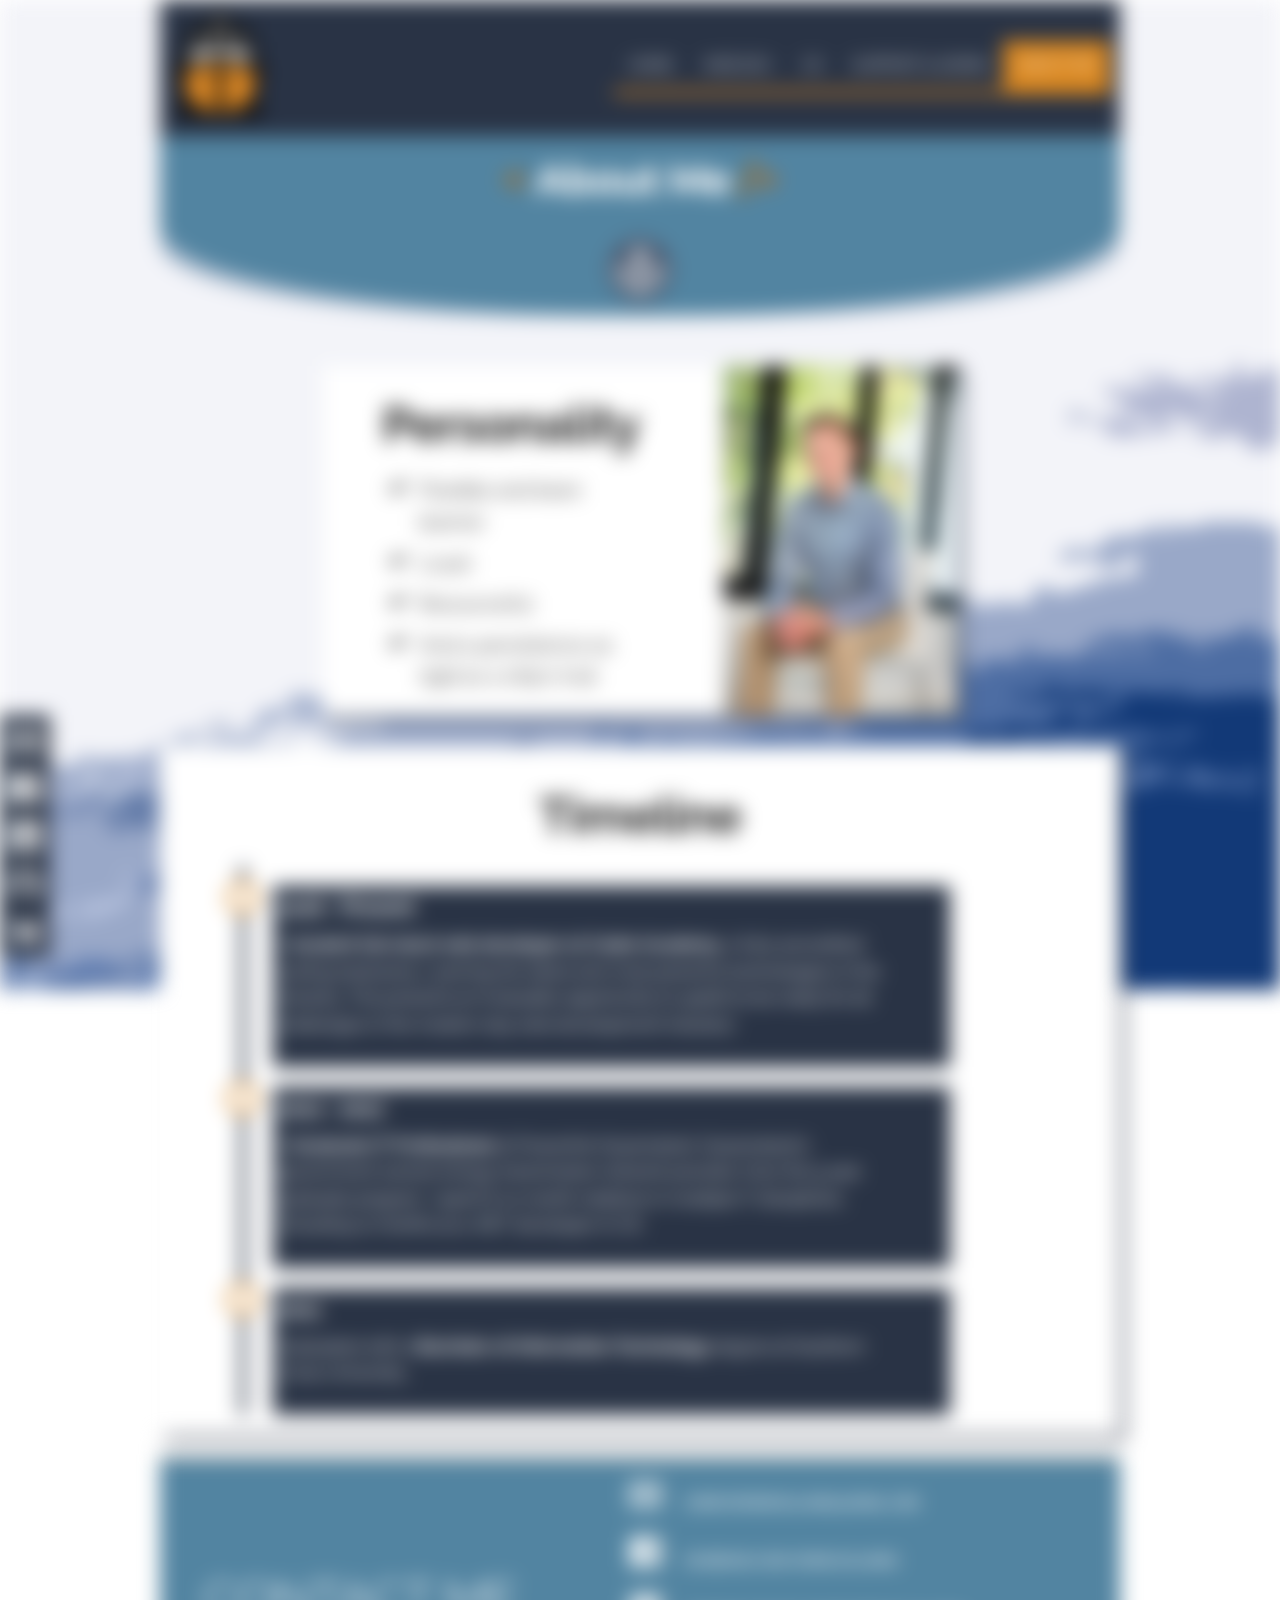
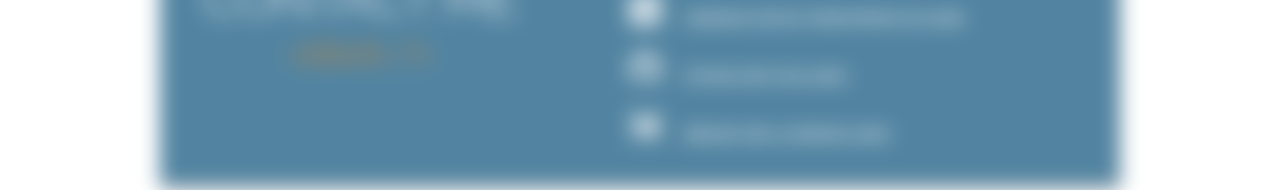
==== commit ea78a8f1: "Added background to own div" ====
--- a/pages/about/index.html
+++ b/pages/about/index.html
@@ -27,6 +27,9 @@
     <link rel="icon" type="image/png" href="../../images/favicon.png">
   </head>
   <body>
+
+    <div id="background">
+
     <ul class="contact-fixed-sidebar">
       <li>
         <a href="mailto:christopherhullman@gmail.com">
@@ -168,6 +171,8 @@
         </div>
       </footer>
     </div>
+
+    </div>
   </body>
 </html>
 
--- a/css/skeleton.css
+++ b/css/skeleton.css
@@ -41,17 +41,9 @@
   float: left;
   box-sizing: border-box; }
 
-/* For devices larger than 400px */
-@media (min-width: 400px) {
-  .container {
-    width: 85%;
-    padding: 0; }
-}
 
 /* For devices larger than 550px */
 @media (min-width: 550px) {
-  .container {
-    width: 80%; }
   .column,
   .columns {
     margin-left: 4%; }
--- a/css/custom.css
+++ b/css/custom.css
@@ -1,22 +1,28 @@
-body {
-  background-image: url(../images/background.png);
-  background-repeat: no-repeat;
-  background-attachment: fixed;
-  background-position: center; }
-
+.container {
+  padding: 0;
+  margin: 0;
+  width: 100%;
+  max-width: 100%; }
+
+@media (min-width: 578px) {
+  .container {
+    margin-left: auto;
+    margin-right: auto;
+    max-width: 960px; } }
 /*
 *********************
 Top navigation bar
 *********************
 */
 .topnav-flex-container {
-  display: flex;
-  display: -webkit-flex;
-  display: -moz-flex;
-  display: -ms-flexbox;
-  display: -o-flex;
+  display: -webkit-box;
+  display: flex;
+  display: -moz-flex;
+  display: -ms-flexbox;
+  display: -o-flex;
+  -webkit-box-orient: horizontal;
+  -webkit-box-direction: normal;
   flex-direction: row;
-  -webkit-flex-direction: row;
   -moz-flex-direction: row;
   -ms-flex-direction: row;
   -o-flex-direction: row;
@@ -25,11 +31,16 @@
   -moz-flex-wrap: wrap;
   -ms-flex-wrap: wrap;
   -o-flex-wrap: wrap;
+  -webkit-box-flex: 0;
   flex: 0 1 auto;
   -webkit-flex: 0 1 auto;
   -moz-flex: 0 1 auto;
   -ms-flex: 0 1 auto;
   -o-flex: 0 1 auto;
+  height: 100%;
+  width: 100%;
+  -webkit-box-align: center;
+  -ms-flex-align: center;
   align-items: center;
   -webkit-align-items: center;
   -moz-align-items: center;
@@ -39,21 +50,51 @@
 
 #topnav-brand > img {
   width: 100px;
-  padding-left: 10px; }
+  padding-left: 10px;
+  height: 100%; }
 
 #topnav-list {
   list-style: none outside none;
   margin: 0;
   padding: 0;
   margin-left: auto;
+  margin-top: auto;
+  margin-bottom: auto;
   margin-right: 1%;
   position: relative;
-  border-bottom: none; }
+  border-bottom: none;
+  display: -webkit-box;
+  display: flex;
+  display: -moz-flex;
+  display: -ms-flexbox;
+  display: -o-flex;
+  -webkit-box-orient: vertical;
+  -webkit-box-direction: normal;
+  flex-direction: column;
+  -moz-flex-direction: column;
+  -ms-flex-direction: column;
+  -o-flex-direction: column;
+  -webkit-box-flex: 0;
+  flex: 0 1 auto;
+  -webkit-flex: 0 1 auto;
+  -moz-flex: 0 1 auto;
+  -ms-flex: 0 1 auto;
+  -o-flex: 0 1 auto;
+  -webkit-box-align: flex-start;
+  -ms-flex-align: flex-start;
+  align-items: flex-start;
+  -webkit-align-items: flex-start;
+  -moz-align-items: flex-start;
+  -ms-align-items: flex-start;
+  -o-align-items: flex-start;
+  height: 100%; }
 
 #topnav-list > li {
   float: none;
   margin-bottom: 0;
   text-align: left;
+  -webkit-transition: all 300ms ease-in-out 0s;
+  -o-transition: all 300ms ease-in-out 0s;
   transition: all 300ms ease-in-out 0s; }
 
 #topnav-list > .active-page {
@@ -69,7 +110,7 @@
   text-decoration: none;
   white-space: normal;
   color: white;
-  font-size: 1.3em;
+  font-size: 1em;
   line-height: 49px;
   padding: 0 15px;
   text-transform: uppercase; }
@@ -77,7 +118,23 @@
 @media (min-width: 578px) {
   #topnav-list {
     float: right;
-    border-bottom: 5px solid #da871f; }
+    border-bottom: 5px solid #da871f;
+    -webkit-box-orient: horizontal;
+    -webkit-box-direction: normal;
+    flex-direction: row;
+    -moz-flex-direction: row;
+    -ms-flex-direction: row;
+    -o-flex-direction: row;
+    flex-wrap: wrap;
+    -webkit-flex-wrap: wrap;
+    -moz-flex-wrap: wrap;
+    -ms-flex-wrap: wrap;
+    -o-flex-wrap: wrap;
+    align-items: flex-end;
+    -webkit-align-items: flex-end;
+    -moz-align-items: flex-end;
+    -ms-align-items: flex-end;
+    -o-align-items: flex-end; }
 
   #topnav-list > li {
     border-bottom: 5px solid transparent;
@@ -118,14 +175,17 @@
   background: #516ba1;
   width: 20px;
   float: left;
+  -webkit-animation: wave-anim 5s infinite ease-in-out alternate;
   animation: wave-anim 5s infinite ease-in-out alternate;
   position: absolute;
   box-sizing: content-box;
   -webkit-box-sizing: content-box;
   -moz-box-sizing: content-box;
   border: 1px solid #516ba1;
-  -webkit-border-radius: 20px 20px 0 0;
-  border-radius: 20px 20px 0 0; }
+  border-radius: 20px 20px 0 0;
+  -webkit-transform: translateY(-170px);
+  transform: translateY(-170px);
+  height: 170px; }
 
 .wave-line:nth-child(1) {
   animation-delay: 0.15s;
@@ -203,11 +263,22 @@
   animation-delay: 2.85s;
   left: 380px; }
 
-@keyframes wave-anim {
+@-webkit-keyframes wave-anim {
   0% {
+    -webkit-transform: translateY(-170px);
     transform: translateY(-170px);
     height: 170px; }
   100% {
+    -webkit-transform: translateY(-270px);
+    transform: translateY(-270px);
+    height: 270px; } }
+@keyframes wave-anim {
+  0% {
+    -webkit-transform: translateY(-170px);
+    transform: translateY(-170px);
+    height: 170px; }
+  100% {
+    -webkit-transform: translateY(-270px);
     transform: translateY(-270px);
     height: 270px; } }
 @media (min-width: 400px) {
@@ -279,6 +350,7 @@
 #wave path,
 #underwater {
   position: absolute;
+  -webkit-animation: ship-water-anim 2s ease 2s infinite alternate;
   animation: ship-water-anim 2s ease 2s infinite alternate;
   stroke: #516ba1;
   fill: #516ba1; }
@@ -287,10 +359,19 @@
 #right_x5F_hull_x5F_whitespace {
   fill: #da871f; }
 
+@-webkit-keyframes ship-water-anim {
+  0% {
+    -webkit-transform: translateY(10px);
+    transform: translateY(10px); }
+  100% {
+    -webkit-transform: translateY(-40px);
+    transform: translateY(-40px); } }
 @keyframes ship-water-anim {
   0% {
+    -webkit-transform: translateY(10px);
     transform: translateY(10px); }
   100% {
+    -webkit-transform: translateY(-40px);
     transform: translateY(-40px); } }
 .jumbotron h1,
 .jumbotron h2 {
@@ -328,6 +409,8 @@
     background-color: #293345;
     border-color: #da871f;
     font-size: 15px;
+    -webkit-transition: all 300ms ease-in-out 0s;
+    -o-transition: all 300ms ease-in-out 0s;
     transition: all 300ms ease-in-out 0s; }
     .button.button-primary:hover, button.button-primary:hover, input[type="submit"].button-primary:hover, input[type="reset"].button-primary:hover, input[type="button"].button-primary:hover {
       background-color: #da871f; } }
@@ -341,13 +424,14 @@
 *********************
 */
 #intro-box {
-  display: flex;
-  display: -webkit-flex;
-  display: -moz-flex;
-  display: -ms-flexbox;
-  display: -o-flex;
+  display: -webkit-box;
+  display: flex;
+  display: -moz-flex;
+  display: -ms-flexbox;
+  display: -o-flex;
+  -webkit-box-orient: vertical;
+  -webkit-box-direction: normal;
   flex-direction: column;
-  -webkit-flex-direction: column;
   -moz-flex-direction: column;
   -ms-flex-direction: column;
   -o-flex-direction: column;
@@ -356,16 +440,21 @@
   -moz-flex-wrap: wrap;
   -ms-flex-wrap: wrap;
   -o-flex-wrap: wrap;
+  -webkit-box-flex: 0;
   flex: 0 1 auto;
   -webkit-flex: 0 1 auto;
   -moz-flex: 0 1 auto;
   -ms-flex: 0 1 auto;
   -o-flex: 0 1 auto;
+  -webkit-box-align: center;
+  -ms-flex-align: center;
   align-items: center;
   -webkit-align-items: center;
   -moz-align-items: center;
   -ms-align-items: center;
   -o-align-items: center;
+  -webkit-box-pack: center;
+  -ms-flex-pack: center;
   justify-content: center;
   -webkit-justify-content: center;
   -moz-justify-content: center;
@@ -399,13 +488,14 @@
 *********************
 */
 #cards-container {
-  display: flex;
-  display: -webkit-flex;
-  display: -moz-flex;
-  display: -ms-flexbox;
-  display: -o-flex;
+  display: -webkit-box;
+  display: flex;
+  display: -moz-flex;
+  display: -ms-flexbox;
+  display: -o-flex;
+  -webkit-box-orient: horizontal;
+  -webkit-box-direction: normal;
   flex-direction: row;
-  -webkit-flex-direction: row;
   -moz-flex-direction: row;
   -ms-flex-direction: row;
   -o-flex-direction: row;
@@ -414,11 +504,23 @@
   -moz-flex-wrap: wrap;
   -ms-flex-wrap: wrap;
   -o-flex-wrap: wrap;
+  -ms-flex-preferred-size: auto;
+  flex-basis: auto;
+  -webkit-box-flex: 0;
   flex: 0 1 auto;
   -webkit-flex: 0 1 auto;
   -moz-flex: 0 1 auto;
   -ms-flex: 0 1 auto;
   -o-flex: 0 1 auto;
+  -ms-flex-pack: space-around;
+  -webkit-box-align: space-around;
+  -ms-flex-align: space-around;
+  align-items: space-around;
+  -webkit-align-items: space-around;
+  -moz-align-items: space-around;
+  -ms-align-items: space-around;
+  -o-align-items: space-around;
+  -ms-flex-pack: distribute;
   justify-content: space-around;
   -webkit-justify-content: space-around;
   -moz-justify-content: space-around;
@@ -428,22 +530,28 @@
   margin-top: 5%; }
 
 #cards-container > div {
-  display: flex;
-  display: -webkit-flex;
-  display: -moz-flex;
-  display: -ms-flexbox;
-  display: -o-flex;
+  display: -webkit-box;
+  display: flex;
+  display: -moz-flex;
+  display: -ms-flexbox;
+  display: -o-flex;
+  -webkit-box-flex: 0;
   flex: 0 1 auto;
   -webkit-flex: 0 1 auto;
   -moz-flex: 0 1 auto;
   -ms-flex: 0 1 auto;
   -o-flex: 0 1 auto;
   position: relative;
+  -ms-flex-preferred-size: auto;
+  flex-basis: auto;
+  -webkit-box-orient: vertical;
+  -webkit-box-direction: normal;
   flex-direction: column;
-  -webkit-flex-direction: column;
   -moz-flex-direction: column;
   -ms-flex-direction: column;
   -o-flex-direction: column;
+  -webkit-box-pack: start;
+  -ms-flex-pack: start;
   justify-content: flex-start;
   -webkit-justify-content: flex-start;
   -moz-justify-content: flex-start;
@@ -451,7 +559,10 @@
   -o-justify-content: flex-start;
   background: white;
   text-decoration: none;
+  -webkit-box-shadow: 0 2px 5px rgba(0, 0, 0, 0.1);
   box-shadow: 0 2px 5px rgba(0, 0, 0, 0.1);
+  -webkit-transition: all .3s ease-in;
+  -o-transition: all .3s ease-in;
   transition: all .3s ease-in;
   width: 400px;
   height: 550px;
@@ -459,11 +570,14 @@
   margin-right: 15px;
   margin-left: 15px; }
   #cards-container > div:hover {
+    -webkit-transform: scale(1.1, 1.1);
+    -ms-transform: scale(1.1, 1.1);
     transform: scale(1.1, 1.1);
+    -webkit-box-shadow: 0 4px 5px rgba(0, 0, 0, 0.2);
     box-shadow: 0 4px 5px rgba(0, 0, 0, 0.2); }
 
 #cards-container .thumb {
-  height: 400px;
+  height: 50%;
   width: 100%;
   background-size: contain;
   background-position: center center;
@@ -472,11 +586,15 @@
 
 #cards-container .about-card {
   background-color: #293345;
+  -webkit-box-align: center;
+  -ms-flex-align: center;
   align-items: center;
   -webkit-align-items: center;
   -moz-align-items: center;
   -ms-align-items: center;
   -o-align-items: center;
+  -webkit-box-pack: center;
+  -ms-flex-pack: center;
   justify-content: center;
   -webkit-justify-content: center;
   -moz-justify-content: center;
@@ -504,15 +622,21 @@
 
 .card-bottom-half {
   background-color: #293345;
-  height: 100%; }
+  height: 50%;
+  display: block;
+  position: relative; }
 
 .card-bottom-tags {
+  display: block;
   font-size: 12px;
   font-weight: bold;
   color: #bbb;
   text-transform: uppercase;
   letter-spacing: .05em;
-  margin: auto 0 0 0; }
+  margin-top: auto;
+  margin-bottom: 0;
+  position: absolute;
+  bottom: 0; }
 
 .card-title {
   font-weight: bold;
@@ -531,7 +655,7 @@
 .contact-fixed-sidebar {
   display: none; }
 
-@media (min-width: 550px) {
+@media (min-width: 657px) {
   .contact-fixed-sidebar {
     display: block;
     position: fixed;
@@ -540,7 +664,8 @@
     height: 336px;
     margin: 0;
     top: 40%;
-    list-style-type: none; }
+    list-style-type: none;
+    z-index: 3; }
 
   .contact-fixed-sidebar a {
     text-decoration: none;
@@ -560,15 +685,16 @@
   .contact-fixed-sidebar {
     height: 200px; } }
 .footer-container {
-  display: flex;
-  display: -webkit-flex;
+  display: -webkit-box;
+  display: flex;
   display: -moz-flex;
   display: -ms-flexbox;
   display: -o-flex;
   width: 100%;
   height: 100%;
+  -webkit-box-orient: horizontal;
+  -webkit-box-direction: normal;
   flex-direction: row;
-  -webkit-flex-direction: row;
   -moz-flex-direction: row;
   -ms-flex-direction: row;
   -o-flex-direction: row;
@@ -577,11 +703,14 @@
   -moz-flex-wrap: wrap;
   -ms-flex-wrap: wrap;
   -o-flex-wrap: wrap;
+  -webkit-box-flex: 0;
   flex: 0 1 auto;
   -webkit-flex: 0 1 auto;
   -moz-flex: 0 1 auto;
   -ms-flex: 0 1 auto;
   -o-flex: 0 1 auto;
+  -webkit-box-pack: justify;
+  -ms-flex-pack: justify;
   justify-content: space-between;
   -webkit-justify-content: space-between;
   -moz-justify-content: space-between;
@@ -594,27 +723,54 @@
   background-color: #5284a1; }
 
 #footer-container-right {
-  width: 500px;
-  height: 100%;
-  padding-top: 10px;
-  background-color: #5284a1; }
-
-#footer-container-left {
-  display: flex;
-  display: -webkit-flex;
-  display: -moz-flex;
-  display: -ms-flexbox;
-  display: -o-flex;
+  display: -webkit-box;
+  display: flex;
+  display: -moz-flex;
+  display: -ms-flexbox;
+  display: -o-flex;
+  -webkit-box-orient: vertical;
+  -webkit-box-direction: normal;
   flex-direction: column;
-  -webkit-flex-direction: column;
   -moz-flex-direction: column;
   -ms-flex-direction: column;
   -o-flex-direction: column;
+  -webkit-box-flex: 0;
   flex: 0 1 auto;
   -webkit-flex: 0 1 auto;
   -moz-flex: 0 1 auto;
   -ms-flex: 0 1 auto;
   -o-flex: 0 1 auto;
+  -webkit-box-align: center;
+  -ms-flex-align: center;
+  align-items: center;
+  -webkit-align-items: center;
+  -moz-align-items: center;
+  -ms-align-items: center;
+  -o-align-items: center;
+  width: 500px;
+  height: 100%;
+  padding-top: 10px; }
+
+#footer-container-left {
+  display: -webkit-box;
+  display: flex;
+  display: -moz-flex;
+  display: -ms-flexbox;
+  display: -o-flex;
+  -webkit-box-orient: vertical;
+  -webkit-box-direction: normal;
+  flex-direction: column;
+  -moz-flex-direction: column;
+  -ms-flex-direction: column;
+  -o-flex-direction: column;
+  -webkit-box-flex: 0;
+  flex: 0 1 auto;
+  -webkit-flex: 0 1 auto;
+  -moz-flex: 0 1 auto;
+  -ms-flex: 0 1 auto;
+  -o-flex: 0 1 auto;
+  -webkit-box-align: center;
+  -ms-flex-align: center;
   align-items: center;
   -webkit-align-items: center;
   -moz-align-items: center;
@@ -635,9 +791,17 @@
   color: #da871f;
   margin: 0; }
 
+.footer-container ul {
+  display: block;
+  position: relative;
+  width: 100%;
+  list-style-position: inside; }
+
 .footer-container li {
+  position: relative;
   display: block;
-  list-style-type: none; }
+  list-style-type: none;
+  width: 100%; }
 
 .footer-container a {
   text-decoration: none; }
@@ -656,6 +820,8 @@
   text-transform: uppercase;
   letter-spacing: .05em;
   margin: auto 0 0 0;
+  -webkit-transform: translateY(10px);
+  -ms-transform: translateY(10px);
   transform: translateY(10px); }
 
 /*
@@ -665,21 +831,25 @@
 */
 .jumbo-header-behind {
   position: relative;
-  display: flex;
-  display: -webkit-flex;
-  display: -moz-flex;
-  display: -ms-flexbox;
-  display: -o-flex;
+  display: -webkit-box;
+  display: flex;
+  display: -moz-flex;
+  display: -ms-flexbox;
+  display: -o-flex;
+  -webkit-box-orient: vertical;
+  -webkit-box-direction: normal;
   flex-direction: column;
-  -webkit-flex-direction: column;
   -moz-flex-direction: column;
   -ms-flex-direction: column;
   -o-flex-direction: column;
+  -webkit-box-flex: 0;
   flex: 0 1 auto;
   -webkit-flex: 0 1 auto;
   -moz-flex: 0 1 auto;
   -ms-flex: 0 1 auto;
   -o-flex: 0 1 auto;
+  -webkit-box-align: center;
+  -ms-flex-align: center;
   align-items: center;
   -webkit-align-items: center;
   -moz-align-items: center;
@@ -702,26 +872,32 @@
   margin-top: -180px;
   margin-bottom: 50px;
   z-index: 2;
-  display: flex;
-  display: -webkit-flex;
-  display: -moz-flex;
-  display: -ms-flexbox;
-  display: -o-flex;
+  display: -webkit-box;
+  display: flex;
+  display: -moz-flex;
+  display: -ms-flexbox;
+  display: -o-flex;
+  -webkit-box-orient: vertical;
+  -webkit-box-direction: normal;
   flex-direction: column;
-  -webkit-flex-direction: column;
   -moz-flex-direction: column;
   -ms-flex-direction: column;
   -o-flex-direction: column;
+  -webkit-box-flex: 0;
   flex: 0 1 auto;
   -webkit-flex: 0 1 auto;
   -moz-flex: 0 1 auto;
   -ms-flex: 0 1 auto;
   -o-flex: 0 1 auto;
+  -webkit-box-align: center;
+  -ms-flex-align: center;
   align-items: center;
   -webkit-align-items: center;
   -moz-align-items: center;
   -ms-align-items: center;
   -o-align-items: center;
+  -webkit-box-pack: start;
+  -ms-flex-pack: start;
   justify-content: flex-start;
   -webkit-justify-content: flex-start;
   -moz-justify-content: flex-start;
@@ -749,6 +925,8 @@
   height: 100%;
   width: 100%;
   visibility: hidden;
+  -webkit-transform: scale(0.5, 0.5);
+  -ms-transform: scale(0.5, 0.5);
   transform: scale(0.5, 0.5); }
 
 @media (min-width: 660px) {
@@ -760,16 +938,18 @@
 *********************
 */
 .tag-and-portrait-container {
-  display: flex;
-  display: -webkit-flex;
-  display: -moz-flex;
-  display: -ms-flexbox;
-  display: -o-flex;
+  display: -webkit-box;
+  display: flex;
+  display: -moz-flex;
+  display: -ms-flexbox;
+  display: -o-flex;
+  -webkit-box-orient: vertical;
+  -webkit-box-direction: normal;
   flex-direction: column;
-  -webkit-flex-direction: column;
   -moz-flex-direction: column;
   -ms-flex-direction: column;
   -o-flex-direction: column;
+  -webkit-box-flex: 0;
   flex: 0 1 auto;
   -webkit-flex: 0 1 auto;
   -moz-flex: 0 1 auto;
@@ -781,42 +961,51 @@
   width: 100%;
   height: 100%;
   margin-bottom: 30px;
+  -webkit-box-align: center;
+  -ms-flex-align: center;
   align-items: center;
   -webkit-align-items: center;
   -moz-align-items: center;
   -ms-align-items: center;
   -o-align-items: center;
+  -webkit-box-pack: center;
+  -ms-flex-pack: center;
   justify-content: center;
   -webkit-justify-content: center;
   -moz-justify-content: center;
   -ms-justify-content: center;
   -o-justify-content: center;
   -webkit-box-shadow: 5px 5px 5px 0px rgba(41, 51, 69, 0.75);
-  -moz-box-shadow: 5px 5px 5px 0px rgba(41, 51, 69, 0.75);
   box-shadow: 5px 5px 5px 0px rgba(41, 51, 69, 0.75);
   background-color: white; }
 
 .tag-container {
-  display: flex;
-  display: -webkit-flex;
-  display: -moz-flex;
-  display: -ms-flexbox;
-  display: -o-flex;
+  display: -webkit-box;
+  display: flex;
+  display: -moz-flex;
+  display: -ms-flexbox;
+  display: -o-flex;
+  -webkit-box-orient: vertical;
+  -webkit-box-direction: normal;
   flex-direction: column;
-  -webkit-flex-direction: column;
   -moz-flex-direction: column;
   -ms-flex-direction: column;
   -o-flex-direction: column;
+  -webkit-box-pack: center;
+  -ms-flex-pack: center;
   justify-content: center;
   -webkit-justify-content: center;
   -moz-justify-content: center;
   -ms-justify-content: center;
   -o-justify-content: center;
+  -webkit-box-align: center;
+  -ms-flex-align: center;
   align-items: center;
   -webkit-align-items: center;
   -moz-align-items: center;
   -ms-align-items: center;
   -o-align-items: center;
+  -webkit-box-flex: 0;
   flex: 0 1 auto;
   -webkit-flex: 0 1 auto;
   -moz-flex: 0 1 auto;
@@ -859,8 +1048,9 @@
 
 @media (min-width: 800px) {
   .tag-and-portrait-container {
+    -webkit-box-orient: horizontal;
+    -webkit-box-direction: normal;
     flex-direction: row;
-    -webkit-flex-direction: row;
     -moz-flex-direction: row;
     -ms-flex-direction: row;
     -o-flex-direction: row;
@@ -890,26 +1080,32 @@
   width: 100%;
   background-color: white;
   position: relative;
-  display: flex;
-  display: -webkit-flex;
-  display: -moz-flex;
-  display: -ms-flexbox;
-  display: -o-flex;
+  display: -webkit-box;
+  display: flex;
+  display: -moz-flex;
+  display: -ms-flexbox;
+  display: -o-flex;
+  -webkit-box-orient: vertical;
+  -webkit-box-direction: normal;
   flex-direction: column;
-  -webkit-flex-direction: column;
   -moz-flex-direction: column;
   -ms-flex-direction: column;
   -o-flex-direction: column;
+  -webkit-box-flex: 0;
   flex: 0 1 auto;
   -webkit-flex: 0 1 auto;
   -moz-flex: 0 1 auto;
   -ms-flex: 0 1 auto;
   -o-flex: 0 1 auto;
+  -webkit-box-align: center;
+  -ms-flex-align: center;
   align-items: center;
   -webkit-align-items: center;
   -moz-align-items: center;
   -ms-align-items: center;
   -o-align-items: center;
+  -webkit-box-pack: center;
+  -ms-flex-pack: center;
   justify-content: center;
   -webkit-justify-content: center;
   -moz-justify-content: center;
@@ -919,12 +1115,12 @@
   margin-bottom: 20px;
   padding-top: 40px;
   -webkit-box-shadow: 5px 5px 5px 0px rgba(41, 51, 69, 0.75);
-  -moz-box-shadow: 5px 5px 5px 0px rgba(41, 51, 69, 0.75);
-  box-shadow: 5px 5px 5px 0px rgba(41, 51, 69, 0.75); }
+  box-shadow: 5px 5px 5px 0px rgba(41, 51, 69, 0.75);
+  overflow: hidden; }
 
 .timeline-container {
   margin-bottom: 20px;
-  width: 100%;
+  width: 90%;
   margin-left: 2em; }
 
 .list-gap {
@@ -935,7 +1131,7 @@
 .timeline-container > ul {
   margin: 0 0 0 0;
   padding: 0 0 0 0;
-  width: 100%;
+  width: 90%;
   overflow: hidden; }
 
 .timeline-container > ul > li {
@@ -993,26 +1189,32 @@
 ****************************************************
 */
 .skills-exp-cont {
-  display: flex;
-  display: -webkit-flex;
-  display: -moz-flex;
-  display: -ms-flexbox;
-  display: -o-flex;
+  display: -webkit-box;
+  display: flex;
+  display: -moz-flex;
+  display: -ms-flexbox;
+  display: -o-flex;
+  -webkit-box-orient: vertical;
+  -webkit-box-direction: normal;
   flex-direction: column;
-  -webkit-flex-direction: column;
   -moz-flex-direction: column;
   -ms-flex-direction: column;
   -o-flex-direction: column;
+  -webkit-box-flex: 0;
   flex: 0 1 auto;
   -webkit-flex: 0 1 auto;
   -moz-flex: 0 1 auto;
   -ms-flex: 0 1 auto;
   -o-flex: 0 1 auto;
+  -webkit-box-align: center;
+  -ms-flex-align: center;
   align-items: center;
   -webkit-align-items: center;
   -moz-align-items: center;
   -ms-align-items: center;
   -o-align-items: center;
+  -webkit-box-pack: center;
+  -ms-flex-pack: center;
   justify-content: center;
   -webkit-justify-content: center;
   -moz-justify-content: center;
@@ -1022,7 +1224,6 @@
   height: 500px;
   margin-bottom: 30px;
   -webkit-box-shadow: 5px 5px 5px 0px rgba(41, 51, 69, 0.75);
-  -moz-box-shadow: 5px 5px 5px 0px rgba(41, 51, 69, 0.75);
   box-shadow: 5px 5px 5px 0px rgba(41, 51, 69, 0.75);
   background-color: white;
   position: relative; }
@@ -1039,26 +1240,32 @@
   height: 50%; }
 
 .cert-cont {
-  display: flex;
-  display: -webkit-flex;
-  display: -moz-flex;
-  display: -ms-flexbox;
-  display: -o-flex;
+  display: -webkit-box;
+  display: flex;
+  display: -moz-flex;
+  display: -ms-flexbox;
+  display: -o-flex;
+  -webkit-box-orient: vertical;
+  -webkit-box-direction: normal;
   flex-direction: column;
-  -webkit-flex-direction: column;
   -moz-flex-direction: column;
   -ms-flex-direction: column;
   -o-flex-direction: column;
+  -webkit-box-flex: 0;
   flex: 0 1 auto;
   -webkit-flex: 0 1 auto;
   -moz-flex: 0 1 auto;
   -ms-flex: 0 1 auto;
   -o-flex: 0 1 auto;
+  -webkit-box-align: center;
+  -ms-flex-align: center;
   align-items: center;
   -webkit-align-items: center;
   -moz-align-items: center;
   -ms-align-items: center;
   -o-align-items: center;
+  -webkit-box-pack: center;
+  -ms-flex-pack: center;
   justify-content: center;
   -webkit-justify-content: center;
   -moz-justify-content: center;
@@ -1068,22 +1275,23 @@
   height: 500px;
   margin-bottom: 30px;
   -webkit-box-shadow: 5px 5px 5px 0px rgba(41, 51, 69, 0.75);
-  -moz-box-shadow: 5px 5px 5px 0px rgba(41, 51, 69, 0.75);
   box-shadow: 5px 5px 5px 0px rgba(41, 51, 69, 0.75);
   background-color: white;
   position: relative; }
 
 .cert-cont-bottom {
-  display: flex;
-  display: -webkit-flex;
-  display: -moz-flex;
-  display: -ms-flexbox;
-  display: -o-flex;
+  display: -webkit-box;
+  display: flex;
+  display: -moz-flex;
+  display: -ms-flexbox;
+  display: -o-flex;
+  -webkit-box-orient: vertical;
+  -webkit-box-direction: normal;
   flex-direction: column;
-  -webkit-flex-direction: column;
   -moz-flex-direction: column;
   -ms-flex-direction: column;
   -o-flex-direction: column;
+  -webkit-box-flex: 0;
   flex: 0 1 auto;
   -webkit-flex: 0 1 auto;
   -moz-flex: 0 1 auto;
@@ -1103,8 +1311,9 @@
 
 @media (min-width: 800px) {
   .skills-exp-cont {
+    -webkit-box-orient: horizontal;
+    -webkit-box-direction: normal;
     flex-direction: row;
-    -webkit-flex-direction: row;
     -moz-flex-direction: row;
     -ms-flex-direction: row;
     -o-flex-direction: row; }
@@ -1118,15 +1327,156 @@
     height: 100%; } }
 @media (min-width: 500px) {
   .cert-cont-bottom {
+    display: -webkit-box;
     display: flex;
-    display: -webkit-flex;
     display: -moz-flex;
     display: -ms-flexbox;
     display: -o-flex;
+    -webkit-box-orient: horizontal;
+    -webkit-box-direction: normal;
     flex-direction: row;
-    -webkit-flex-direction: row;
     -moz-flex-direction: row;
     -ms-flex-direction: row;
     -o-flex-direction: row; } }
+.projects-cont {
+  display: flex;
+  flex-direction: column;
+  flex: 0 1 auto;
+  align-items: center;
+  justify-content: center;
+  width: 100%;
+  height: 100%;
+  margin-bottom: 30px;
+  -webkit-box-shadow: 5px 5px 5px 0px rgba(41, 51, 69, 0.75);
+  box-shadow: 5px 5px 5px 0px rgba(41, 51, 69, 0.75);
+  background-color: white;
+  position: relative; }
+
+.projects-cont-left {
+  width: 100%;
+  height: 50%; }
+
+.projects-cont-left > h1 {
+  text-align: center; }
+
+.projects-cont-right {
+  width: 100%;
+  height: 50%; }
+
+@media (min-width: 800px) {
+  .projects-cont {
+    flex-direction: row;
+    align-items: flex-start;
+    justify-content: flex-start; }
+
+  .projects-cont-left {
+    width: 50%;
+    height: 100%; }
+
+  .projects-cont-right {
+    width: 50%;
+    height: 100%; }
+
+  .sticky {
+    position: fixed;
+    top: 0; } }
+.project-cards-container {
+  display: flex;
+  flex-direction: row;
+  flex-wrap: wrap;
+  flex-basis: auto;
+  flex: 0 1 auto;
+  align-items: space-around;
+  justify-content: space-around;
+  width: 100%;
+  margin-top: 5%; }
+
+.project-cards-container > div {
+  display: flex;
+  flex: 0 1 auto;
+  position: relative;
+  flex-basis: auto;
+  flex-direction: column;
+  justify-content: flex-start;
+  background: #293345;
+  box-shadow: 0 2px 5px rgba(0, 0, 0, 0.1);
+  transition: all .3s ease-in;
+  width: 400px;
+  height: 550px;
+  margin-bottom: 30px;
+  margin-right: 15px;
+  margin-left: 15px; }
+  .project-cards-container > div:hover {
+    transform: scale(1.1, 1.1);
+    box-shadow: 0 4px 5px rgba(0, 0, 0, 0.2); }
+
+.project-cards-container > div > h1 {
+  color: white; }
+
+body {
+  -webkit-filter: blur(10px);
+  -moz-filter: blur(10px);
+  -o-filter: blur(10px);
+  -ms-filter: blur(10px);
+  filter: blur(10px); }
+
+#background {
+  background-image: url(../images/background.png);
+  background-repeat: no-repeat;
+  background-attachment: fixed;
+  background-position: center; }
+
+@keyframes blurin {
+  0% {
+    -webkit-filter: blur(100px);
+    -moz-filter: blur(100px);
+    -o-filter: blur(100px);
+    -ms-filter: blur(100px);
+    filter: blur(100px); }
+  100% {
+    -webkit-filter: blur(100px);
+    -moz-filter: blur(100px);
+    -o-filter: blur(100px);
+    -ms-filter: blur(100px);
+    filter: blur(100px); } }
+@-webkit-keyframes blurin {
+  0% {
+    -webkit-filter: blur(0px);
+    -moz-filter: blur(0px);
+    -o-filter: blur(0px);
+    -ms-filter: blur(0px);
+    filter: blur(0px); }
+  100% {
+    -webkit-filter: blur(4px);
+    -moz-filter: blur(4px);
+    -o-filter: blur(4px);
+    -ms-filter: blur(4px);
+    filter: blur(4px); } }
+@-moz-keyframes blurin {
+  0% {
+    -webkit-filter: blur(0px);
+    -moz-filter: blur(0px);
+    -o-filter: blur(0px);
+    -ms-filter: blur(0px);
+    filter: blur(0px); }
+  100% {
+    -webkit-filter: blur(4px);
+    -moz-filter: blur(4px);
+    -o-filter: blur(4px);
+    -ms-filter: blur(4px);
+    filter: blur(4px); } }
+@-o-keyframes blurin {
+  0% {
+    -webkit-filter: blur(0px);
+    -moz-filter: blur(0px);
+    -o-filter: blur(0px);
+    -ms-filter: blur(0px);
+    filter: blur(0px); }
+  100% {
+    -webkit-filter: blur(4px);
+    -moz-filter: blur(4px);
+    -o-filter: blur(4px);
+    -ms-filter: blur(4px);
+    filter: blur(4px); } }
 
 /*# sourceMappingURL=custom.css.map */
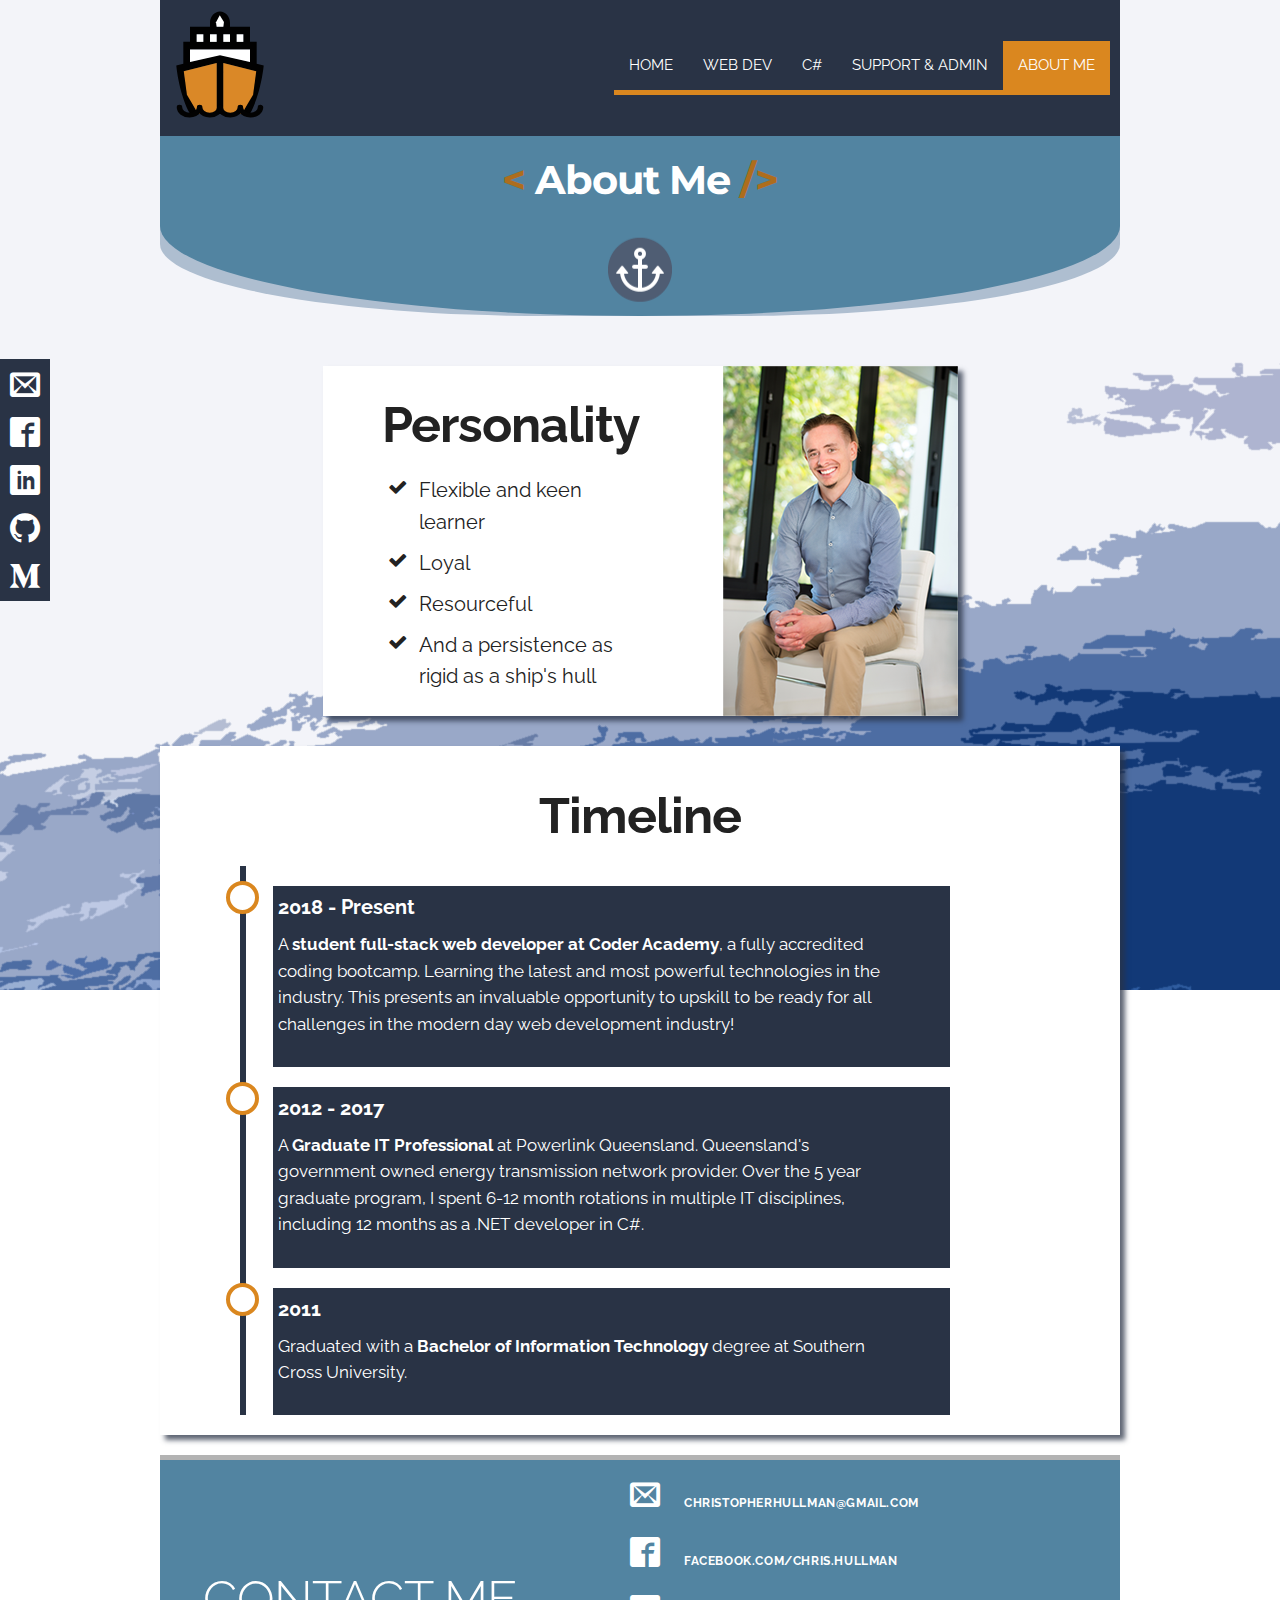
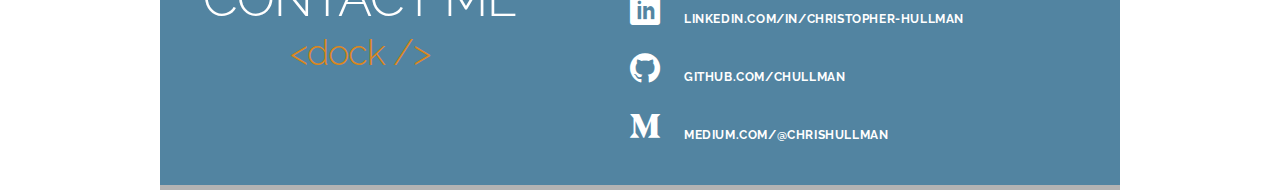
==== commit 6342055e: "Added blur animation to project click" ====
--- a/pages/about/index.html
+++ b/pages/about/index.html
@@ -27,6 +27,8 @@
     <link rel="icon" type="image/png" href="../../images/favicon.png">
   </head>
   <body>
+
+      <div id="#blur-overlay">
 
     <div id="background">
 
@@ -173,6 +175,8 @@
     </div>
 
     </div>
+
+    </div>
   </body>
 </html>
 
--- a/css/custom.css
+++ b/css/custom.css
@@ -1413,12 +1413,11 @@
 .project-cards-container > div > h1 {
   color: white; }
 
-body {
-  -webkit-filter: blur(10px);
-  -moz-filter: blur(10px);
-  -o-filter: blur(10px);
-  -ms-filter: blur(10px);
-  filter: blur(10px); }
+.blur-in {
+  -webkit-animation: blurin 2s forwards;
+  -moz-animation: blurin 2s forwards;
+  -o-animation: blurin 2s forwards;
+  animation: blurin 2s forwards; }
 
 #background {
   background-image: url(../images/background.png);
@@ -1428,17 +1427,17 @@
 
 @keyframes blurin {
   0% {
-    -webkit-filter: blur(100px);
-    -moz-filter: blur(100px);
-    -o-filter: blur(100px);
-    -ms-filter: blur(100px);
-    filter: blur(100px); }
+    -webkit-filter: blur(0px);
+    -moz-filter: blur(0px);
+    -o-filter: blur(0px);
+    -ms-filter: blur(0px);
+    filter: blur(0px); }
   100% {
-    -webkit-filter: blur(100px);
-    -moz-filter: blur(100px);
-    -o-filter: blur(100px);
-    -ms-filter: blur(100px);
-    filter: blur(100px); } }
+    -webkit-filter: blur(10px);
+    -moz-filter: blur(10px);
+    -o-filter: blur(10px);
+    -ms-filter: blur(10px);
+    filter: blur(10px); } }
 @-webkit-keyframes blurin {
   0% {
     -webkit-filter: blur(0px);
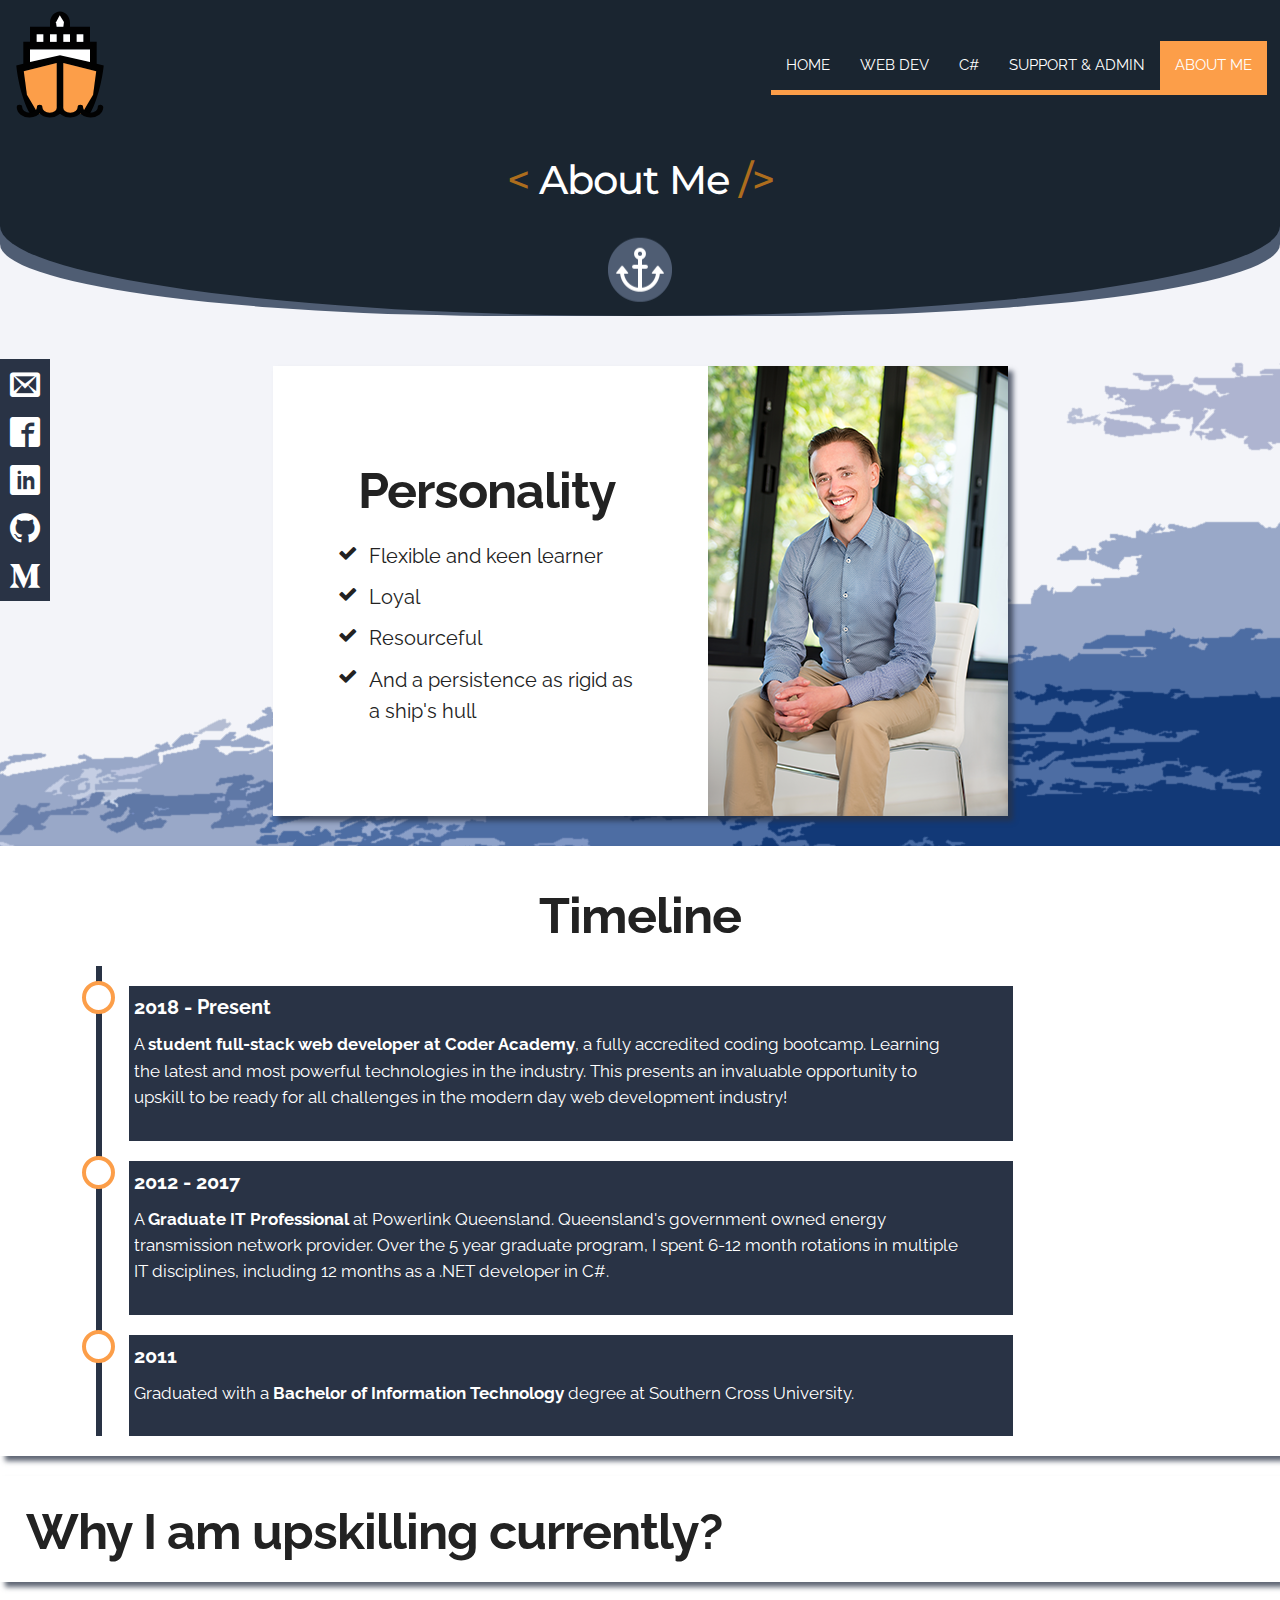
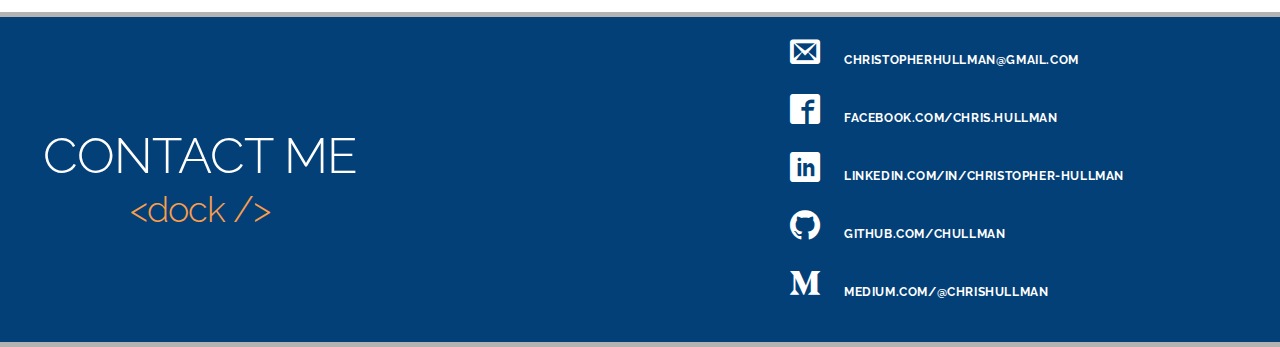
==== commit a126c350: "about page work" ====
--- a/pages/about/index.html
+++ b/pages/about/index.html
@@ -131,6 +131,11 @@
           </ul>
         </div>
       </div>
+
+      <div class="generic-flex-container">
+          <h1 class="bold">Why I am upskilling currently?</h1>
+      </div>
+
       <footer class="footer-container">
         <div id="footer-container-left">
           <h1>Contact Me</h1>
--- a/css/custom.css
+++ b/css/custom.css
@@ -1,3 +1,6 @@
+body {
+  overflow-x: hidden; }
+
 .container {
   padding: 0;
   margin: 0;
@@ -8,7 +11,7 @@
   .container {
     margin-left: auto;
     margin-right: auto;
-    max-width: 960px; } }
+    max-width: 1280px; } }
 /*
 *********************
 Top navigation bar
@@ -46,7 +49,7 @@
   -moz-align-items: center;
   -ms-align-items: center;
   -o-align-items: center;
-  background-color: #293345; }
+  background-color: #1A2530; }
 
 #topnav-brand > img {
   width: 100px;
@@ -98,10 +101,10 @@
   transition: all 300ms ease-in-out 0s; }
 
 #topnav-list > .active-page {
-  background-color: #da871f; }
+  background-color: #FC9E49; }
 
 #topnav-list > li:hover {
-  background-color: #da871f;
+  background-color: #FC9E49;
   color: #FFFFFF;
   display: block; }
 
@@ -118,7 +121,7 @@
 @media (min-width: 578px) {
   #topnav-list {
     float: right;
-    border-bottom: 5px solid #da871f;
+    border-bottom: 5px solid #FC9E49;
     -webkit-box-orient: horizontal;
     -webkit-box-direction: normal;
     flex-direction: row;
@@ -172,7 +175,8 @@
   right: 50%; }
 
 .wave-line {
-  background: #516ba1;
+  display: none;
+  background: #034078;
   width: 20px;
   float: left;
   -webkit-animation: wave-anim 5s infinite ease-in-out alternate;
@@ -181,87 +185,166 @@
   box-sizing: content-box;
   -webkit-box-sizing: content-box;
   -moz-box-sizing: content-box;
-  border: 1px solid #516ba1;
+  border: 1px solid #034078;
   border-radius: 20px 20px 0 0;
   -webkit-transform: translateY(-170px);
   transform: translateY(-170px);
   height: 170px; }
 
 .wave-line:nth-child(1) {
+  display: block;
   animation-delay: 0.15s;
+  left: 0px; }
+
+.wave-line:nth-child(2) {
+  display: block;
+  animation-delay: 0.3s;
   left: 20px; }
 
-.wave-line:nth-child(2) {
-  animation-delay: 0.3s;
+.wave-line:nth-child(3) {
+  display: block;
+  animation-delay: 0.45s;
   left: 40px; }
 
-.wave-line:nth-child(3) {
-  animation-delay: 0.45s;
+.wave-line:nth-child(4) {
+  display: block;
+  animation-delay: 0.6s;
   left: 60px; }
 
-.wave-line:nth-child(4) {
-  animation-delay: 0.6s;
+.wave-line:nth-child(5) {
+  display: block;
+  animation-delay: 0.75s;
   left: 80px; }
 
-.wave-line:nth-child(5) {
-  animation-delay: 0.75s;
+.wave-line:nth-child(6) {
+  display: block;
+  animation-delay: 0.9s;
   left: 100px; }
 
-.wave-line:nth-child(6) {
-  animation-delay: 0.9s;
+.wave-line:nth-child(7) {
+  display: block;
+  animation-delay: 1.05s;
   left: 120px; }
 
-.wave-line:nth-child(7) {
-  animation-delay: 1.05s;
+.wave-line:nth-child(8) {
+  display: block;
+  animation-delay: 1.2s;
   left: 140px; }
 
-.wave-line:nth-child(8) {
-  animation-delay: 1.2s;
+.wave-line:nth-child(9) {
+  display: block;
+  animation-delay: 1.35s;
   left: 160px; }
 
-.wave-line:nth-child(9) {
-  animation-delay: 1.35s;
+.wave-line:nth-child(10) {
+  display: block;
+  animation-delay: 1.5s;
   left: 180px; }
 
-.wave-line:nth-child(10) {
-  animation-delay: 1.5s;
+.wave-line:nth-child(11) {
+  display: block;
+  animation-delay: 1.65s;
   left: 200px; }
 
-.wave-line:nth-child(11) {
-  animation-delay: 1.65s;
+.wave-line:nth-child(12) {
+  display: block;
+  animation-delay: 1.8s;
   left: 220px; }
 
-.wave-line:nth-child(12) {
-  animation-delay: 1.8s;
+.wave-line:nth-child(13) {
+  display: block;
+  animation-delay: 1.95s;
   left: 240px; }
 
-.wave-line:nth-child(13) {
-  animation-delay: 1.95s;
+.wave-line:nth-child(14) {
+  display: block;
+  animation-delay: 2.1s;
   left: 260px; }
 
-.wave-line:nth-child(14) {
-  animation-delay: 2.1s;
+.wave-line:nth-child(15) {
+  display: block;
+  animation-delay: 2.25s;
   left: 280px; }
 
-.wave-line:nth-child(15) {
-  animation-delay: 2.25s;
+.wave-line:nth-child(16) {
+  display: block;
+  animation-delay: 2.4s;
   left: 300px; }
 
-.wave-line:nth-child(16) {
-  animation-delay: 2.4s;
+.wave-line:nth-child(17) {
+  display: block;
+  animation-delay: 2.55s;
   left: 320px; }
 
-.wave-line:nth-child(17) {
-  animation-delay: 2.55s;
+.wave-line:nth-child(18) {
+  display: block;
+  animation-delay: 2.7s;
   left: 340px; }
 
-.wave-line:nth-child(18) {
-  animation-delay: 2.7s;
+.wave-line:nth-child(19) {
+  display: block;
+  animation-delay: 2.85s;
   left: 360px; }
 
-.wave-line:nth-child(19) {
-  animation-delay: 2.85s;
+.wave-line:nth-child(20) {
+  display: block;
+  animation-delay: 3s;
   left: 380px; }
+
+.wave-line:nth-child(21) {
+  display: block;
+  animation-delay: 3.15s;
+  left: 400px; }
+
+.wave-line:nth-child(22) {
+  display: block;
+  animation-delay: 3.3s;
+  left: 420px; }
+
+.wave-line:nth-child(23) {
+  display: block;
+  animation-delay: 3.45s;
+  left: 440px; }
+
+.wave-line:nth-child(24) {
+  display: block;
+  animation-delay: 3.6s;
+  left: 460px; }
+
+.wave-line:nth-child(25) {
+  display: block;
+  animation-delay: 3.75s;
+  left: 480px; }
+
+.wave-line:nth-child(26) {
+  display: block;
+  animation-delay: 3.9s;
+  left: 500px; }
+
+.wave-line:nth-child(27) {
+  display: block;
+  animation-delay: 4.05s;
+  left: 520px; }
+
+.wave-line:nth-child(28) {
+  display: block;
+  animation-delay: 4.2s;
+  left: 540px; }
+
+.wave-line:nth-child(29) {
+  display: block;
+  animation-delay: 4.35s;
+  left: 560px; }
+
+.wave-line:nth-child(30) {
+  display: block;
+  animation-delay: 4.5s;
+  left: 580px; }
+
+.wave-line:nth-child(31) {
+  display: block;
+  animation-delay: 4.65s;
+  left: 600px; }
 
 @-webkit-keyframes wave-anim {
   0% {
@@ -286,61 +369,97 @@
     width: 50px; }
 
   .wave-line:nth-child(1) {
+    left: 0px; }
+
+  .wave-line:nth-child(2) {
     left: 50px; }
 
-  .wave-line:nth-child(2) {
+  .wave-line:nth-child(3) {
     left: 100px; }
 
-  .wave-line:nth-child(3) {
+  .wave-line:nth-child(4) {
     left: 150px; }
 
-  .wave-line:nth-child(4) {
+  .wave-line:nth-child(5) {
     left: 200px; }
 
-  .wave-line:nth-child(5) {
+  .wave-line:nth-child(6) {
     left: 250px; }
 
-  .wave-line:nth-child(6) {
+  .wave-line:nth-child(7) {
     left: 300px; }
 
-  .wave-line:nth-child(7) {
+  .wave-line:nth-child(8) {
     left: 350px; }
 
-  .wave-line:nth-child(8) {
+  .wave-line:nth-child(9) {
     left: 400px; }
 
-  .wave-line:nth-child(9) {
+  .wave-line:nth-child(10) {
     left: 450px; }
 
-  .wave-line:nth-child(10) {
+  .wave-line:nth-child(11) {
     left: 500px; }
 
-  .wave-line:nth-child(11) {
+  .wave-line:nth-child(12) {
     left: 550px; }
 
-  .wave-line:nth-child(12) {
+  .wave-line:nth-child(13) {
     left: 600px; }
 
-  .wave-line:nth-child(13) {
+  .wave-line:nth-child(14) {
     left: 650px; }
 
-  .wave-line:nth-child(14) {
+  .wave-line:nth-child(15) {
     left: 700px; }
 
-  .wave-line:nth-child(15) {
+  .wave-line:nth-child(16) {
     left: 750px; }
 
-  .wave-line:nth-child(16) {
+  .wave-line:nth-child(17) {
     left: 800px; }
 
-  .wave-line:nth-child(17) {
+  .wave-line:nth-child(18) {
     left: 850px; }
 
-  .wave-line:nth-child(18) {
+  .wave-line:nth-child(19) {
     left: 900px; }
 
-  .wave-line:nth-child(19) {
-    left: 950px; } }
+  .wave-line:nth-child(20) {
+    left: 950px; }
+
+  .wave-line:nth-child(21) {
+    left: 1000px; }
+
+  .wave-line:nth-child(22) {
+    left: 1050px; }
+
+  .wave-line:nth-child(23) {
+    left: 1100px; }
+
+  .wave-line:nth-child(24) {
+    left: 1150px; }
+
+  .wave-line:nth-child(25) {
+    left: 1200px; }
+
+  .wave-line:nth-child(26) {
+    left: 1250px; }
+
+  .wave-line:nth-child(27) {
+    left: 1300px; }
+
+  .wave-line:nth-child(28) {
+    left: 1350px; }
+
+  .wave-line:nth-child(29) {
+    left: 1400px; }
+
+  .wave-line:nth-child(30) {
+    left: 1450px; }
+
+  .wave-line:nth-child(31) {
+    left: 1500px; } }
 .jumbotron svg {
   position: absolute;
   top: 160px;
@@ -352,12 +471,12 @@
   position: absolute;
   -webkit-animation: ship-water-anim 2s ease 2s infinite alternate;
   animation: ship-water-anim 2s ease 2s infinite alternate;
-  stroke: #516ba1;
-  fill: #516ba1; }
+  stroke: #034078;
+  fill: #034078; }
 
 #left_x5F_hull_x5F_whitespace,
 #right_x5F_hull_x5F_whitespace {
-  fill: #da871f; }
+  fill: #FC9E49; }
 
 @-webkit-keyframes ship-water-anim {
   0% {
@@ -376,17 +495,16 @@
 .jumbotron h1,
 .jumbotron h2 {
   margin-bottom: 0;
-  text-align: right;
-  margin-right: 8%;
+  text-align: center;
   text-transform: uppercase;
-  font-size: 2em; }
+  font-size: 2.4em; }
 
 .jumbotron h1 {
   padding-top: 2%; }
 
 .jumbotron h2 {
   padding-top: 0;
-  color: whitesmoke; }
+  color: black; }
 
 .jumbotron h1 {
   font-family: 'Montserrat', sans-serif; }
@@ -397,27 +515,27 @@
 .orange-letters {
   color: #ad6d1d; }
 
-.button-primary {
+.jumbotron .button-primary {
   display: none; }
 
 @media (min-width: 578px) {
-  .button.button-primary, button.button-primary, input[type="submit"].button-primary, input[type="reset"].button-primary, input[type="button"].button-primary {
+  .jumbotron .button.button-primary, button.button-primary, input[type="submit"].button-primary, input[type="reset"].button-primary, input[type="button"].button-primary {
     display: block;
     position: relative;
     float: right;
     margin-top: 10px;
-    background-color: #293345;
-    border-color: #da871f;
+    background-color: #1A2530;
+    border-color: #FC9E49;
     font-size: 15px;
     -webkit-transition: all 300ms ease-in-out 0s;
     -o-transition: all 300ms ease-in-out 0s;
     transition: all 300ms ease-in-out 0s; }
-    .button.button-primary:hover, button.button-primary:hover, input[type="submit"].button-primary:hover, input[type="reset"].button-primary:hover, input[type="button"].button-primary:hover {
-      background-color: #da871f; } }
+    .jumbotron .button.button-primary:hover, button.button-primary:hover, input[type="submit"].button-primary:hover, input[type="reset"].button-primary:hover, input[type="button"].button-primary:hover {
+      background-color: #FC9E49; } }
 @media (min-width: 685px) {
   .jumbotron h1,
   .jumbotron h2 {
-    font-size: 3em; } }
+    font-size: 3.2em; } }
 /*
 *********************
 Home Page - Introduction box
@@ -464,7 +582,7 @@
   height: 100%;
   padding-top: 20px;
   padding-bottom: 20px;
-  background-color: white; }
+  background-color: #E7E5DF; }
 
 #intro-box > h1,
 #intro-box > h2,
@@ -476,7 +594,7 @@
 
 #intro-box > h2:first-child {
   font-family: 'Montserrat', sans-serif;
-  color: #ad6d1d;
+  color: #FC9E49;
   font-weight: 900; }
 
 .stronger-h3-letters {
@@ -528,6 +646,17 @@
   -o-justify-content: space-around;
   width: 100%;
   margin-top: 5%; }
+
+#cards-container .button.button-primary, button.button-primary, input[type="submit"].button-primary, input[type="reset"].button-primary, input[type="button"].button-primary {
+  display: block;
+  position: relative;
+  margin-top: 10px;
+  max-width: 70%;
+  margin-left: auto;
+  margin-right: auto;
+  background-color: #1A2530;
+  border-color: #FC9E49;
+  font-size: 15px; }
 
 #cards-container > div {
   display: -webkit-box;
@@ -582,10 +711,10 @@
   background-size: contain;
   background-position: center center;
   background-repeat: no-repeat;
-  border-bottom: 5px solid #da871f; }
+  border-bottom: 5px solid #FC9E49; }
 
 #cards-container .about-card {
-  background-color: #293345;
+  background-color: #1A2530;
   -webkit-box-align: center;
   -ms-flex-align: center;
   align-items: center;
@@ -609,7 +738,7 @@
   margin: 0; }
 
 #cards-container .about-card > h3 {
-  color: #da871f;
+  color: #FC9E49;
   margin: 0; }
 
 .card-wrap {
@@ -621,7 +750,7 @@
   display: inline; }
 
 .card-bottom-half {
-  background-color: #293345;
+  background-color: #1A2530;
   height: 50%;
   display: block;
   position: relative; }
@@ -720,7 +849,7 @@
   margin: 0;
   border-bottom: 5px solid #b3b3b3;
   border-top: 5px solid #b3b3b3;
-  background-color: #5284a1; }
+  background-color: #034078; }
 
 #footer-container-right {
   display: -webkit-box;
@@ -788,7 +917,7 @@
   margin: 0; }
 
 #footer-container-left > h3 {
-  color: #da871f;
+  color: #FC9E49;
   margin: 0; }
 
 .footer-container ul {
@@ -857,7 +986,7 @@
   -o-align-items: center;
   width: 100%;
   height: 180px;
-  background-color: #aebed0;
+  background-color: #4f5d73;
   border-bottom-left-radius: 40%;
   border-bottom-right-radius: 40%;
   z-index: 1; }
@@ -866,7 +995,7 @@
   position: relative;
   width: 100%;
   height: 160px;
-  background-color: #5284a1;
+  background-color: #1A2530;
   border-bottom-left-radius: 50%;
   border-bottom-right-radius: 50%;
   margin-top: -180px;
@@ -908,7 +1037,7 @@
 .jumbo-header-front > h1 {
   font-family: 'Montserrat', sans-serif;
   color: white;
-  font-weight: 700;
+  font-weight: 500;
   margin-bottom: 0;
   text-align: center;
   font-size: 4rem;
@@ -1054,8 +1183,8 @@
     -moz-flex-direction: row;
     -ms-flex-direction: row;
     -o-flex-direction: row;
-    width: 635px;
-    height: 350px; }
+    width: 735px;
+    height: 450px; }
 
   .portrait-container {
     width: 350px;
@@ -1172,7 +1301,7 @@
   height: 25px;
   left: 3px;
   background-color: white;
-  border: 4px solid #da871f;
+  border: 4px solid #FC9E49;
   top: 15px;
   border-radius: 50%;
   z-index: 1; }
@@ -1182,6 +1311,14 @@
   font-size: 2rem;
   font-weight: bold;
   margin-bottom: 8px; }
+
+/*
+*********************
+Linked page - skills/experience background
+*********************
+*/
+.main-content {
+  background-color: #E7E5DF; }
 
 /*
 ****************************************************
@@ -1223,8 +1360,6 @@
   width: 100%;
   height: 500px;
   margin-bottom: 30px;
-  -webkit-box-shadow: 5px 5px 5px 0px rgba(41, 51, 69, 0.75);
-  box-shadow: 5px 5px 5px 0px rgba(41, 51, 69, 0.75);
   background-color: white;
   position: relative; }
 
@@ -1272,7 +1407,7 @@
   -ms-justify-content: center;
   -o-justify-content: center;
   width: 100%;
-  height: 500px;
+  height: 100%;
   margin-bottom: 30px;
   -webkit-box-shadow: 5px 5px 5px 0px rgba(41, 51, 69, 0.75);
   box-shadow: 5px 5px 5px 0px rgba(41, 51, 69, 0.75);
@@ -1326,6 +1461,9 @@
     width: 50%;
     height: 100%; } }
 @media (min-width: 500px) {
+  .cert-cont {
+    height: 500px; }
+
   .cert-cont-bottom {
     display: -webkit-box;
     display: flex;
@@ -1338,6 +1476,11 @@
     -moz-flex-direction: row;
     -ms-flex-direction: row;
     -o-flex-direction: row; } }
+/*
+*********************
+Linked page - Projects
+*********************
+*/
 .projects-cont {
   display: flex;
   flex-direction: column;
@@ -1347,8 +1490,6 @@
   width: 100%;
   height: 100%;
   margin-bottom: 30px;
-  -webkit-box-shadow: 5px 5px 5px 0px rgba(41, 51, 69, 0.75);
-  box-shadow: 5px 5px 5px 0px rgba(41, 51, 69, 0.75);
   background-color: white;
   position: relative; }
 
@@ -1398,7 +1539,7 @@
   flex-basis: auto;
   flex-direction: column;
   justify-content: flex-start;
-  background: #293345;
+  background: #1A2530;
   box-shadow: 0 2px 5px rgba(0, 0, 0, 0.1);
   transition: all .3s ease-in;
   width: 400px;
@@ -1413,11 +1554,17 @@
 .project-cards-container > div > h1 {
   color: white; }
 
+/*
+*********************
+Linked page - Projects popup
+*********************
+*/
 .blur-in {
   -webkit-animation: blurin 2s forwards;
   -moz-animation: blurin 2s forwards;
   -o-animation: blurin 2s forwards;
-  animation: blurin 2s forwards; }
+  animation: blurin 2s forwards;
+  z-index: 4; }
 
 #background {
   background-image: url(../images/background.png);
@@ -1477,5 +1624,111 @@
     -o-filter: blur(4px);
     -ms-filter: blur(4px);
     filter: blur(4px); } }
+.project-popup {
+  position: fixed;
+  background-color: white;
+  top: 0;
+  right: 0;
+  bottom: 0;
+  left: 0;
+  z-index: 999;
+  opacity: 0;
+  padding: 0;
+  margin: 0;
+  width: 100%;
+  transform: translateY(100px);
+  pointer-events: none;
+  -webkit-transition: all 600ms;
+  transition: all 600ms;
+  overflow-y: scroll; }
+
+.project-popup:target {
+  transform: translateY(0px);
+  opacity: 1;
+  pointer-events: auto; }
+
+.project-popup > div {
+  position: relative;
+  padding: 2rem; }
+
+.project-popup .close-project-popup {
+  position: relative;
+  float: right;
+  transition: all 200ms;
+  font-size: 30px;
+  font-weight: bold;
+  text-decoration: none; }
+
+@media (min-width: 578px) {
+  .project-popup {
+    margin-left: auto;
+    margin-right: auto;
+    max-width: 1280px; } }
+.fa-window-close {
+  font-size: 2em;
+  color: #FC9E49;
+  background-color: #293345;
+  padding-right: 20px;
+  padding-top: 25%; }
+
+.popup-header {
+  width: 100%;
+  height: 100px;
+  background-color: #293345; }
+
+.project-popup > div {
+  padding: 0; }
+
+.popup-content {
+  padding: 5% 5% 5% 5%; }
+
+/*
+*********************
+Linked page - Generic flex container
+*********************
+*/
+.generic-flex-container {
+  display: -webkit-box;
+  display: flex;
+  display: -moz-flex;
+  display: -ms-flexbox;
+  display: -o-flex;
+  -webkit-box-orient: vertical;
+  -webkit-box-direction: normal;
+  flex-direction: column;
+  -moz-flex-direction: column;
+  -ms-flex-direction: column;
+  -o-flex-direction: column;
+  -webkit-box-flex: 0;
+  flex: 0 1 auto;
+  -webkit-flex: 0 1 auto;
+  -moz-flex: 0 1 auto;
+  -ms-flex: 0 1 auto;
+  -o-flex: 0 1 auto;
+  position: relative;
+  width: 100%;
+  height: 100%;
+  margin-bottom: 30px;
+  -webkit-box-align: center;
+  -ms-flex-align: center;
+  align-items: flex-start;
+  -webkit-align-items: flex-start;
+  -moz-align-items: flex-start;
+  -ms-align-items: flex-start;
+  -o-align-items: flex-start;
+  -webkit-box-pack: flex-start;
+  -ms-flex-pack: flex-start;
+  justify-content: center;
+  -webkit-justify-content: center;
+  -moz-justify-content: center;
+  -ms-justify-content: center;
+  -o-justify-content: center;
+  -webkit-box-shadow: 5px 5px 5px 0px rgba(41, 51, 69, 0.75);
+  box-shadow: 5px 5px 5px 0px rgba(41, 51, 69, 0.75);
+  background-color: white; }
+
+.generic-flex-container > h1 {
+  padding-left: 2%;
+  padding-top: 2%; }
 
 /*# sourceMappingURL=custom.css.map */
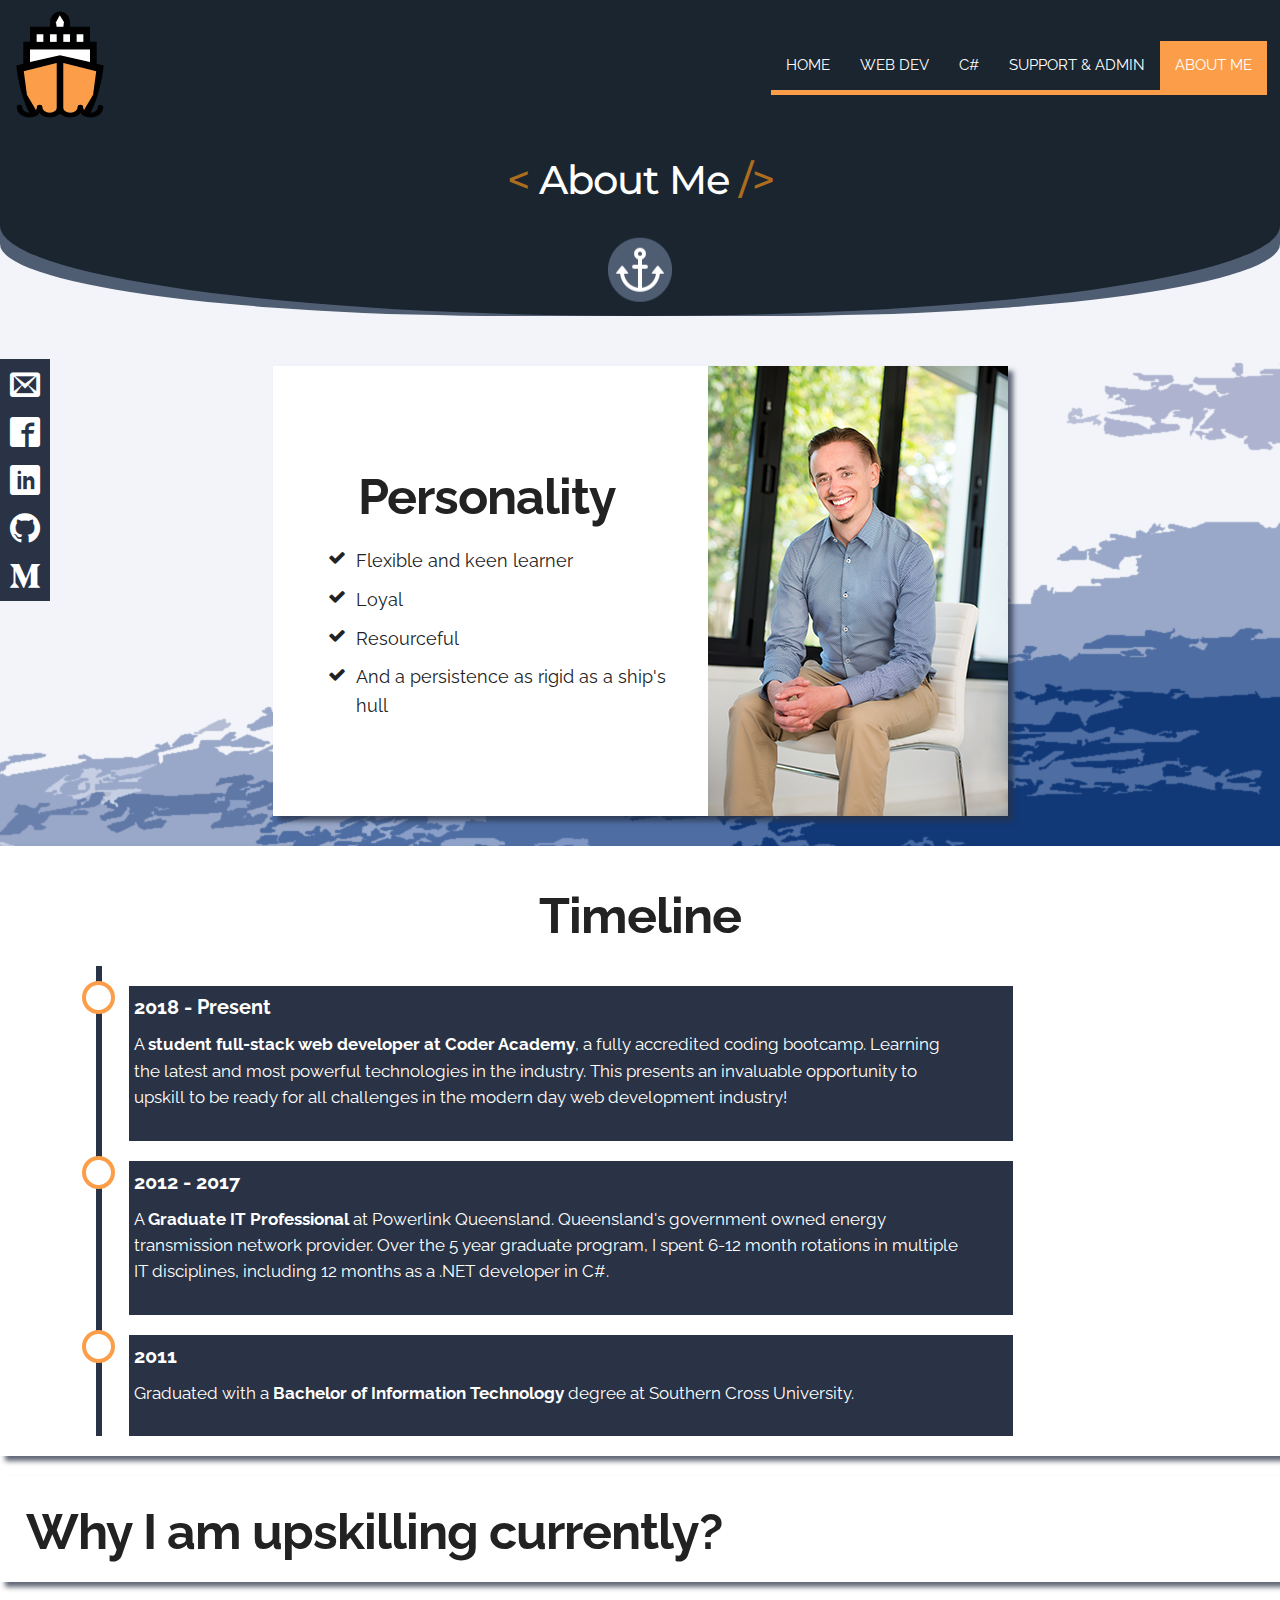
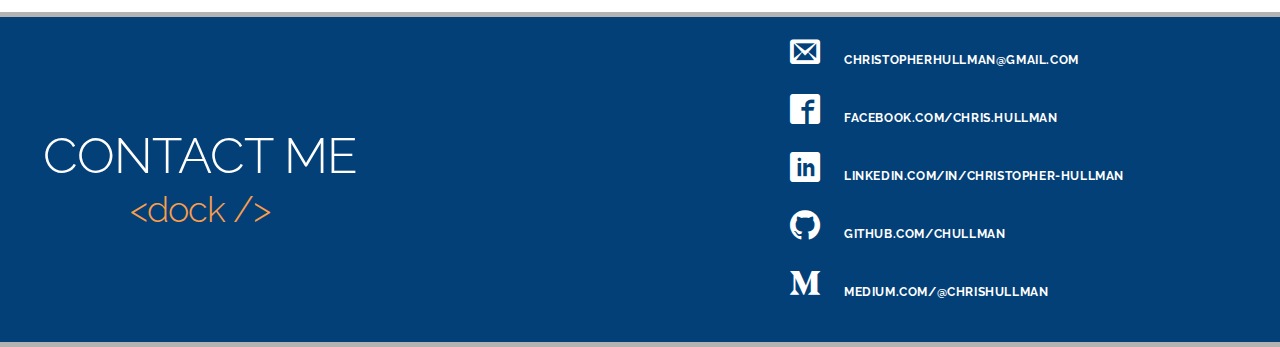
==== commit c158d50f: "fixed horizontal scrolling issue" ====
--- a/pages/about/index.html
+++ b/pages/about/index.html
@@ -78,9 +78,14 @@
         <h1><span class="orange-letters">&lt;</span> About Me <span class="orange-letters">/&gt;</span></h1>
         <div class="anchor"></div>
       </div>
+
+
       <div class="tag-and-portrait-container">
+        
         <div class="tag-container">
+
           <h1 class="bold">Personality</h1>
+
           <ul class="fa-ul">
             <li>
               <i class="fa-li fa fa-check"></i>Flexible and keen learner
@@ -95,11 +100,17 @@
               <i class="fa-li fa fa-check"></i>And a persistence as rigid as a ship's hull
             </li>
           </ul>
-        </div>
+
+        </div>
+
         <div class="portrait-container">
           <div></div>
         </div>
-      </div>
+ 
+      </div>
+
+
+      
       <div class="timeline-parent">
         <h1 class="bold">Timeline</h1>
         <div class="timeline-container">
@@ -131,10 +142,13 @@
           </ul>
         </div>
       </div>
-
+      
+
+    
       <div class="generic-flex-container">
           <h1 class="bold">Why I am upskilling currently?</h1>
       </div>
+
 
       <footer class="footer-container">
         <div id="footer-container-left">
--- a/css/skeleton.css
+++ b/css/skeleton.css
@@ -33,7 +33,7 @@
   width: 100%;
   max-width: 960px;
   margin: 0 auto;
-  padding: 0 20px;
+  /* padding: 0 20px; */
   box-sizing: border-box; }
 .column,
 .columns {
--- a/css/custom.css
+++ b/css/custom.css
@@ -1041,9 +1041,7 @@
   margin-bottom: 0;
   text-align: center;
   font-size: 4rem;
-  width: 100%;
-  padding-right: 40px;
-  padding-left: 40px; }
+  width: 80%; }
 
 .jumbo-header-front .anchor::before {
   content: url("../images/anchor_icon.png");
@@ -1087,7 +1085,7 @@
   position: relative;
   margin-left: auto;
   margin-right: auto;
-  width: 100%;
+  width: 90%;
   height: 100%;
   margin-bottom: 30px;
   -webkit-box-align: center;
@@ -1151,21 +1149,20 @@
   text-align: center; }
 
 .tag-container ul {
-  width: 100%;
-  padding-left: 80px; }
+  width: 90%;
+  padding-left: 20px; }
 
 .bold {
   font-weight: bold; }
 
 .tag-container li {
-  font-size: 1.3em;
-  padding-right: 70px; }
+  font-size: 1.2em; }
 
 .portrait-container {
   display: inline;
   text-align: center;
   height: 100%;
-  width: 100%; }
+  width: 95%; }
 
 .portrait-container > div::before {
   content: url("../images/self_thumb.png");
@@ -1318,7 +1315,10 @@
 *********************
 */
 .main-content {
-  background-color: #E7E5DF; }
+  background-color: #E7E5DF;
+  width: 100%;
+  margin-left: auto;
+  margin-right: auto; }
 
 /*
 ****************************************************
@@ -1358,6 +1358,8 @@
   -ms-justify-content: center;
   -o-justify-content: center;
   width: 100%;
+  margin-left: auto;
+  margin-right: auto;
   height: 500px;
   margin-bottom: 30px;
   background-color: white;
@@ -1488,6 +1490,8 @@
   align-items: center;
   justify-content: center;
   width: 100%;
+  margin-left: auto;
+  margin-right: auto;
   height: 100%;
   margin-bottom: 30px;
   background-color: white;
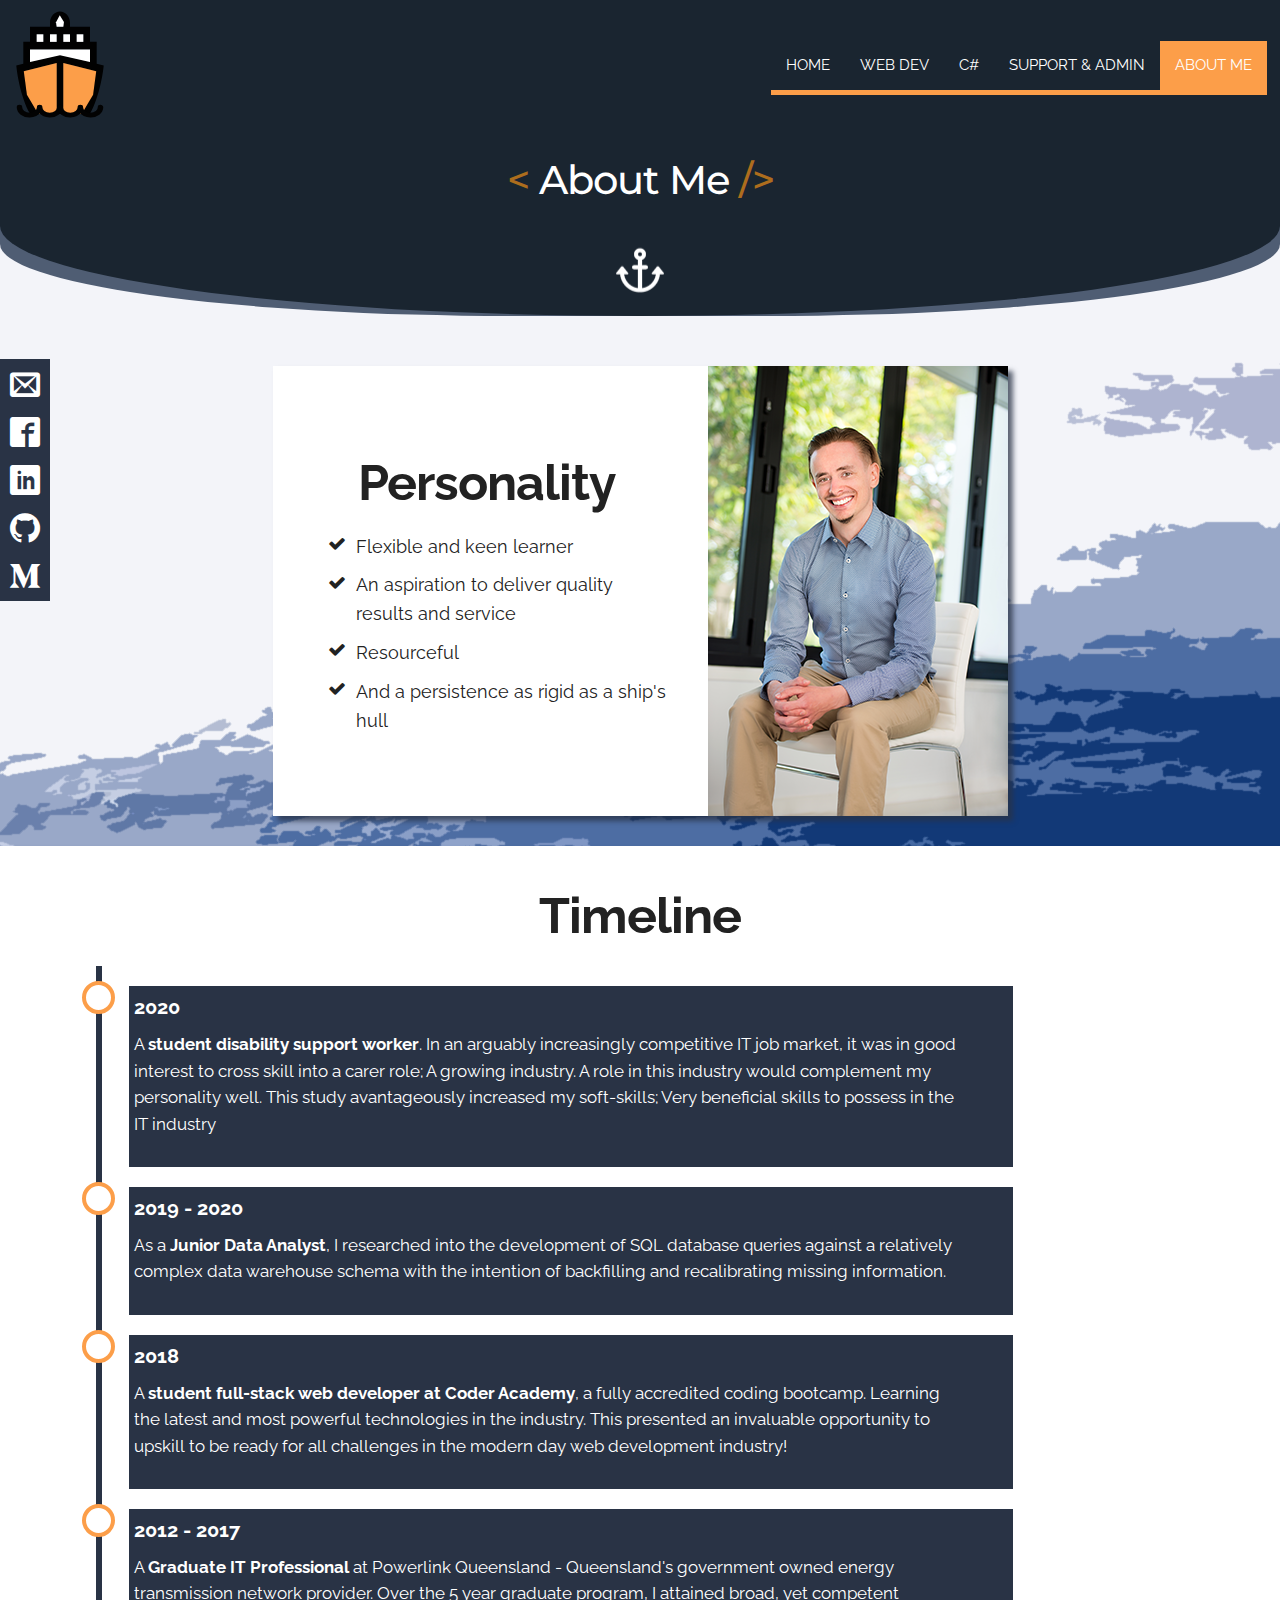
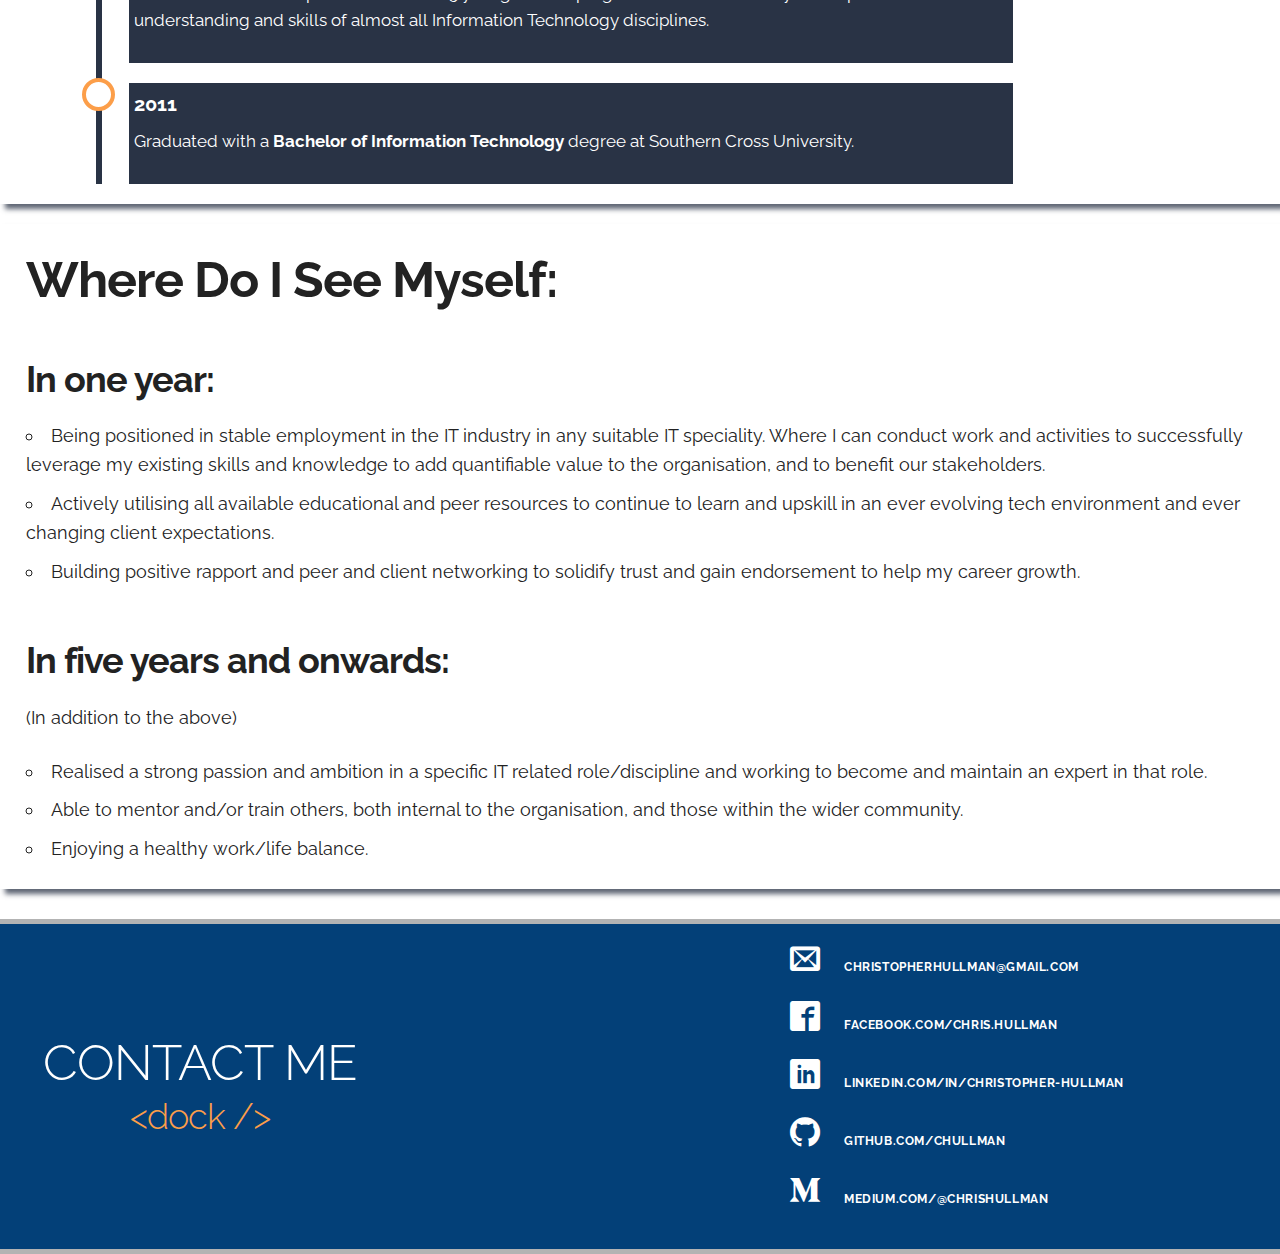
==== commit 330a35a3: "Added to About Me page" ====
--- a/pages/about/index.html
+++ b/pages/about/index.html
@@ -91,7 +91,7 @@
               <i class="fa-li fa fa-check"></i>Flexible and keen learner
             </li>
             <li>
-              <i class="fa-li fa fa-check"></i> Loyal
+              <i class="fa-li fa fa-check"></i> An aspiration to deliver quality results and service
             </li>
             <li>
               <i class="fa-li fa fa-check"></i>Resourceful
@@ -119,8 +119,24 @@
               <div class="list-gap">
               </div>
               <div class="list-content">
-                <div class="year-text">2018 - Present</div>
-                <p>A <span class="bold">student full-stack web developer at Coder Academy</span>, a fully accredited coding bootcamp. Learning the latest and most powerful technologies in the industry. This presents an invaluable opportunity to upskill to be ready for all challenges in the modern day web development industry!</p>
+                <div class="year-text"> 2020 </div>
+                <p>A <span class="bold">student disability support worker</span>. In an arguably increasingly competitive IT job market, it was in good interest to cross skill into a carer role; A growing industry. A role in this industry would complement my personality well. This study avantageously increased my soft-skills; Very beneficial skills to possess in the IT industry</p>
+              </div>
+            </li>
+            <li>
+              <div class="list-gap">
+              </div>
+              <div class="list-content">
+                <div class="year-text">2019 - 2020 </div>
+                <p>As a <span class="bold">Junior Data Analyst</span>, I researched into the development of SQL database queries against a relatively complex data warehouse schema with the intention of backfilling and recalibrating missing information.</p>
+              </div>
+            </li>
+            <li>
+              <div class="list-gap">
+              </div>
+              <div class="list-content">
+                <div class="year-text">2018 </div>
+                <p>A <span class="bold">student full-stack web developer at Coder Academy</span>, a fully accredited coding bootcamp. Learning the latest and most powerful technologies in the industry. This presented an invaluable opportunity to upskill to be ready for all challenges in the modern day web development industry!</p>
               </div>
             </li>
             <li>
@@ -128,7 +144,7 @@
               </div>
               <div class="list-content">
                 <div class="year-text">2012 - 2017</div>
-                <p>A <span class="bold">Graduate IT Professional</span> at Powerlink Queensland. Queensland's government owned energy transmission network provider. Over the 5 year graduate program, I spent 6-12 month rotations in multiple IT disciplines, including 12 months as a .NET developer in C#.</p>
+                <p>A <span class="bold">Graduate IT Professional</span> at Powerlink Queensland - Queensland's government owned energy transmission network provider. Over the 5 year graduate program, I attained broad, yet competent understanding and skills of almost all Information Technology disciplines.</p>
               </div>
             </li>
             <li>
@@ -146,7 +162,37 @@
 
     
       <div class="generic-flex-container">
-          <h1 class="bold">Why I am upskilling currently?</h1>
+          <h1 class="bold">Where Do I See Myself:</h1>
+          <h3 class="bold">In one year:</h3>
+          <div class="see-myself">
+            <ul>
+              <li>
+                Being positioned in stable employment in the IT industry in any suitable IT speciality. Where I can conduct work and activities to successfully leverage my existing skills and knowledge to add quantifiable value to the organisation, and to benefit our stakeholders.
+              </li>
+              <li>
+                Actively utilising all available educational and peer resources to continue to learn and upskill in an ever evolving tech environment and ever changing client expectations.
+              </li>
+              <li>
+                Building positive rapport and peer and client networking to solidify trust and gain endorsement to help my career growth.
+              </li>
+            </ul>
+          </div>
+          <h3 class="bold">In five years and onwards:</h3>
+          <p>(In addition to the above)</p>
+          <div class="see-myself">
+            
+            <ul>
+              <li>
+                Realised a strong passion and ambition in a specific IT related role/discipline and working to become and maintain an expert in that role.
+              </li>
+              <li>
+                Able to mentor and/or train others, both internal to the organisation, and those within the wider community.
+              </li>
+              <li>
+                Enjoying a healthy work/life balance.
+              </li>
+            </ul>
+          </div>
       </div>
 
 
--- a/css/custom.css
+++ b/css/custom.css
@@ -1,17 +1,21 @@
 body {
-  overflow-x: hidden; }
+  overflow-x: hidden;
+}
 
 .container {
   padding: 0;
   margin: 0;
   width: 100%;
-  max-width: 100%; }
+  max-width: 100%;
+}
 
 @media (min-width: 578px) {
   .container {
     margin-left: auto;
     margin-right: auto;
-    max-width: 1280px; } }
+    max-width: 1280px;
+  }
+}
 /*
 *********************
 Top navigation bar
@@ -49,12 +53,14 @@
   -moz-align-items: center;
   -ms-align-items: center;
   -o-align-items: center;
-  background-color: #1A2530; }
+  background-color: #1A2530;
+}
 
 #topnav-brand > img {
   width: 100px;
   padding-left: 10px;
-  height: 100%; }
+  height: 100%;
+}
 
 #topnav-list {
   list-style: none outside none;
@@ -90,7 +96,8 @@
   -moz-align-items: flex-start;
   -ms-align-items: flex-start;
   -o-align-items: flex-start;
-  height: 100%; }
+  height: 100%;
+}
 
 #topnav-list > li {
   float: none;
@@ -98,15 +105,18 @@
   text-align: left;
   -webkit-transition: all 300ms ease-in-out 0s;
   -o-transition: all 300ms ease-in-out 0s;
-  transition: all 300ms ease-in-out 0s; }
+  transition: all 300ms ease-in-out 0s;
+}
 
 #topnav-list > .active-page {
-  background-color: #FC9E49; }
+  background-color: #FC9E49;
+}
 
 #topnav-list > li:hover {
   background-color: #FC9E49;
   color: #FFFFFF;
-  display: block; }
+  display: block;
+}
 
 #topnav-list > li > a {
   display: block;
@@ -116,7 +126,8 @@
   font-size: 1em;
   line-height: 49px;
   padding: 0 15px;
-  text-transform: uppercase; }
+  text-transform: uppercase;
+}
 
 @media (min-width: 578px) {
   #topnav-list {
@@ -137,12 +148,15 @@
     -webkit-align-items: flex-end;
     -moz-align-items: flex-end;
     -ms-align-items: flex-end;
-    -o-align-items: flex-end; }
+    -o-align-items: flex-end;
+  }
 
   #topnav-list > li {
     border-bottom: 5px solid transparent;
     float: left;
-    margin-bottom: -5px; } }
+    margin-bottom: -5px;
+  }
+}
 /*
 *********************
 Home page - Jumbotron
@@ -150,11 +164,13 @@
 */
 .overflow-prevention {
   position: relative;
-  overflow: hidden; }
+  overflow: hidden;
+}
 
 .jumbotron::before {
   opacity: 0.4;
-  position: absolute; }
+  position: absolute;
+}
 
 .jumbotron {
   width: 100%;
@@ -164,7 +180,8 @@
   background-image: url(../images/jumbotron_background.jpg);
   background-repeat: no-repeat;
   background-position: center;
-  background-size: cover; }
+  background-size: cover;
+}
 
 .wave-container {
   position: absolute;
@@ -172,7 +189,8 @@
   height: 1px;
   bottom: -2px;
   left: -20px;
-  right: 50%; }
+  right: 50%;
+}
 
 .wave-line {
   display: none;
@@ -189,282 +207,354 @@
   border-radius: 20px 20px 0 0;
   -webkit-transform: translateY(-170px);
   transform: translateY(-170px);
-  height: 170px; }
+  height: 170px;
+}
 
 .wave-line:nth-child(1) {
   display: block;
   animation-delay: 0.15s;
-  left: 0px; }
+  left: 0px;
+}
 
 .wave-line:nth-child(2) {
   display: block;
   animation-delay: 0.3s;
-  left: 20px; }
+  left: 20px;
+}
 
 .wave-line:nth-child(3) {
   display: block;
   animation-delay: 0.45s;
-  left: 40px; }
+  left: 40px;
+}
 
 .wave-line:nth-child(4) {
   display: block;
   animation-delay: 0.6s;
-  left: 60px; }
+  left: 60px;
+}
 
 .wave-line:nth-child(5) {
   display: block;
   animation-delay: 0.75s;
-  left: 80px; }
+  left: 80px;
+}
 
 .wave-line:nth-child(6) {
   display: block;
   animation-delay: 0.9s;
-  left: 100px; }
+  left: 100px;
+}
 
 .wave-line:nth-child(7) {
   display: block;
   animation-delay: 1.05s;
-  left: 120px; }
+  left: 120px;
+}
 
 .wave-line:nth-child(8) {
   display: block;
   animation-delay: 1.2s;
-  left: 140px; }
+  left: 140px;
+}
 
 .wave-line:nth-child(9) {
   display: block;
   animation-delay: 1.35s;
-  left: 160px; }
+  left: 160px;
+}
 
 .wave-line:nth-child(10) {
   display: block;
   animation-delay: 1.5s;
-  left: 180px; }
+  left: 180px;
+}
 
 .wave-line:nth-child(11) {
   display: block;
   animation-delay: 1.65s;
-  left: 200px; }
+  left: 200px;
+}
 
 .wave-line:nth-child(12) {
   display: block;
   animation-delay: 1.8s;
-  left: 220px; }
+  left: 220px;
+}
 
 .wave-line:nth-child(13) {
   display: block;
   animation-delay: 1.95s;
-  left: 240px; }
+  left: 240px;
+}
 
 .wave-line:nth-child(14) {
   display: block;
   animation-delay: 2.1s;
-  left: 260px; }
+  left: 260px;
+}
 
 .wave-line:nth-child(15) {
   display: block;
   animation-delay: 2.25s;
-  left: 280px; }
+  left: 280px;
+}
 
 .wave-line:nth-child(16) {
   display: block;
   animation-delay: 2.4s;
-  left: 300px; }
+  left: 300px;
+}
 
 .wave-line:nth-child(17) {
   display: block;
   animation-delay: 2.55s;
-  left: 320px; }
+  left: 320px;
+}
 
 .wave-line:nth-child(18) {
   display: block;
   animation-delay: 2.7s;
-  left: 340px; }
+  left: 340px;
+}
 
 .wave-line:nth-child(19) {
   display: block;
   animation-delay: 2.85s;
-  left: 360px; }
+  left: 360px;
+}
 
 .wave-line:nth-child(20) {
   display: block;
   animation-delay: 3s;
-  left: 380px; }
+  left: 380px;
+}
 
 .wave-line:nth-child(21) {
   display: block;
   animation-delay: 3.15s;
-  left: 400px; }
+  left: 400px;
+}
 
 .wave-line:nth-child(22) {
   display: block;
   animation-delay: 3.3s;
-  left: 420px; }
+  left: 420px;
+}
 
 .wave-line:nth-child(23) {
   display: block;
   animation-delay: 3.45s;
-  left: 440px; }
+  left: 440px;
+}
 
 .wave-line:nth-child(24) {
   display: block;
   animation-delay: 3.6s;
-  left: 460px; }
+  left: 460px;
+}
 
 .wave-line:nth-child(25) {
   display: block;
   animation-delay: 3.75s;
-  left: 480px; }
+  left: 480px;
+}
 
 .wave-line:nth-child(26) {
   display: block;
   animation-delay: 3.9s;
-  left: 500px; }
+  left: 500px;
+}
 
 .wave-line:nth-child(27) {
   display: block;
   animation-delay: 4.05s;
-  left: 520px; }
+  left: 520px;
+}
 
 .wave-line:nth-child(28) {
   display: block;
   animation-delay: 4.2s;
-  left: 540px; }
+  left: 540px;
+}
 
 .wave-line:nth-child(29) {
   display: block;
   animation-delay: 4.35s;
-  left: 560px; }
+  left: 560px;
+}
 
 .wave-line:nth-child(30) {
   display: block;
   animation-delay: 4.5s;
-  left: 580px; }
+  left: 580px;
+}
 
 .wave-line:nth-child(31) {
   display: block;
   animation-delay: 4.65s;
-  left: 600px; }
+  left: 600px;
+}
 
 @-webkit-keyframes wave-anim {
   0% {
     -webkit-transform: translateY(-170px);
     transform: translateY(-170px);
-    height: 170px; }
+    height: 170px;
+  }
   100% {
     -webkit-transform: translateY(-270px);
     transform: translateY(-270px);
-    height: 270px; } }
+    height: 270px;
+  }
+}
 @keyframes wave-anim {
   0% {
     -webkit-transform: translateY(-170px);
     transform: translateY(-170px);
-    height: 170px; }
+    height: 170px;
+  }
   100% {
     -webkit-transform: translateY(-270px);
     transform: translateY(-270px);
-    height: 270px; } }
+    height: 270px;
+  }
+}
 @media (min-width: 400px) {
   .wave-line {
-    width: 50px; }
+    width: 50px;
+  }
 
   .wave-line:nth-child(1) {
-    left: 0px; }
+    left: 0px;
+  }
 
   .wave-line:nth-child(2) {
-    left: 50px; }
+    left: 50px;
+  }
 
   .wave-line:nth-child(3) {
-    left: 100px; }
+    left: 100px;
+  }
 
   .wave-line:nth-child(4) {
-    left: 150px; }
+    left: 150px;
+  }
 
   .wave-line:nth-child(5) {
-    left: 200px; }
+    left: 200px;
+  }
 
   .wave-line:nth-child(6) {
-    left: 250px; }
+    left: 250px;
+  }
 
   .wave-line:nth-child(7) {
-    left: 300px; }
+    left: 300px;
+  }
 
   .wave-line:nth-child(8) {
-    left: 350px; }
+    left: 350px;
+  }
 
   .wave-line:nth-child(9) {
-    left: 400px; }
+    left: 400px;
+  }
 
   .wave-line:nth-child(10) {
-    left: 450px; }
+    left: 450px;
+  }
 
   .wave-line:nth-child(11) {
-    left: 500px; }
+    left: 500px;
+  }
 
   .wave-line:nth-child(12) {
-    left: 550px; }
+    left: 550px;
+  }
 
   .wave-line:nth-child(13) {
-    left: 600px; }
+    left: 600px;
+  }
 
   .wave-line:nth-child(14) {
-    left: 650px; }
+    left: 650px;
+  }
 
   .wave-line:nth-child(15) {
-    left: 700px; }
+    left: 700px;
+  }
 
   .wave-line:nth-child(16) {
-    left: 750px; }
+    left: 750px;
+  }
 
   .wave-line:nth-child(17) {
-    left: 800px; }
+    left: 800px;
+  }
 
   .wave-line:nth-child(18) {
-    left: 850px; }
+    left: 850px;
+  }
 
   .wave-line:nth-child(19) {
-    left: 900px; }
+    left: 900px;
+  }
 
   .wave-line:nth-child(20) {
-    left: 950px; }
+    left: 950px;
+  }
 
   .wave-line:nth-child(21) {
-    left: 1000px; }
+    left: 1000px;
+  }
 
   .wave-line:nth-child(22) {
-    left: 1050px; }
+    left: 1050px;
+  }
 
   .wave-line:nth-child(23) {
-    left: 1100px; }
+    left: 1100px;
+  }
 
   .wave-line:nth-child(24) {
-    left: 1150px; }
+    left: 1150px;
+  }
 
   .wave-line:nth-child(25) {
-    left: 1200px; }
+    left: 1200px;
+  }
 
   .wave-line:nth-child(26) {
-    left: 1250px; }
+    left: 1250px;
+  }
 
   .wave-line:nth-child(27) {
-    left: 1300px; }
+    left: 1300px;
+  }
 
   .wave-line:nth-child(28) {
-    left: 1350px; }
+    left: 1350px;
+  }
 
   .wave-line:nth-child(29) {
-    left: 1400px; }
+    left: 1400px;
+  }
 
   .wave-line:nth-child(30) {
-    left: 1450px; }
+    left: 1450px;
+  }
 
   .wave-line:nth-child(31) {
-    left: 1500px; } }
+    left: 1500px;
+  }
+}
 .jumbotron svg {
   position: absolute;
   top: 160px;
   width: 70%;
-  height: 70%; }
+  height: 70%;
+}
 
 #wave path,
 #underwater {
@@ -472,54 +562,69 @@
   -webkit-animation: ship-water-anim 2s ease 2s infinite alternate;
   animation: ship-water-anim 2s ease 2s infinite alternate;
   stroke: #034078;
-  fill: #034078; }
+  fill: #034078;
+}
 
 #left_x5F_hull_x5F_whitespace,
 #right_x5F_hull_x5F_whitespace {
-  fill: #FC9E49; }
+  fill: #FC9E49;
+}
 
 @-webkit-keyframes ship-water-anim {
   0% {
     -webkit-transform: translateY(10px);
-    transform: translateY(10px); }
+    transform: translateY(10px);
+  }
   100% {
     -webkit-transform: translateY(-40px);
-    transform: translateY(-40px); } }
+    transform: translateY(-40px);
+  }
+}
 @keyframes ship-water-anim {
   0% {
     -webkit-transform: translateY(10px);
-    transform: translateY(10px); }
+    transform: translateY(10px);
+  }
   100% {
     -webkit-transform: translateY(-40px);
-    transform: translateY(-40px); } }
+    transform: translateY(-40px);
+  }
+}
 .jumbotron h1,
 .jumbotron h2 {
   margin-bottom: 0;
   text-align: center;
   text-transform: uppercase;
-  font-size: 2.4em; }
+  font-size: 2.4em;
+}
 
 .jumbotron h1 {
-  padding-top: 2%; }
+  padding-top: 2%;
+}
 
 .jumbotron h2 {
   padding-top: 0;
-  color: black; }
+  color: black;
+}
 
 .jumbotron h1 {
-  font-family: 'Montserrat', sans-serif; }
+  font-family: "Montserrat", sans-serif;
+}
 
 .stronger-h1-letters {
-  font-size: 1.2em; }
+  font-size: 1.2em;
+}
 
 .orange-letters {
-  color: #ad6d1d; }
+  color: #ad6d1d;
+}
 
 .jumbotron .button-primary {
-  display: none; }
+  display: none;
+}
 
 @media (min-width: 578px) {
-  .jumbotron .button.button-primary, button.button-primary, input[type="submit"].button-primary, input[type="reset"].button-primary, input[type="button"].button-primary {
+  .jumbotron .button.button-primary, button.button-primary, input[type=submit].button-primary, input[type=reset].button-primary, input[type=button].button-primary {
     display: block;
     position: relative;
     float: right;
@@ -529,13 +634,18 @@
     font-size: 15px;
     -webkit-transition: all 300ms ease-in-out 0s;
     -o-transition: all 300ms ease-in-out 0s;
-    transition: all 300ms ease-in-out 0s; }
-    .jumbotron .button.button-primary:hover, button.button-primary:hover, input[type="submit"].button-primary:hover, input[type="reset"].button-primary:hover, input[type="button"].button-primary:hover {
-      background-color: #FC9E49; } }
+    transition: all 300ms ease-in-out 0s;
+  }
+  .jumbotron .button.button-primary:hover, button.button-primary:hover, input[type=submit].button-primary:hover, input[type=reset].button-primary:hover, input[type=button].button-primary:hover {
+    background-color: #FC9E49;
+  }
+}
 @media (min-width: 685px) {
   .jumbotron h1,
-  .jumbotron h2 {
-    font-size: 3.2em; } }
+.jumbotron h2 {
+    font-size: 3.2em;
+  }
+}
 /*
 *********************
 Home Page - Introduction box
@@ -582,7 +692,8 @@
   height: 100%;
   padding-top: 20px;
   padding-bottom: 20px;
-  background-color: #E7E5DF; }
+  background-color: white;
+}
 
 #intro-box > h1,
 #intro-box > h2,
@@ -590,21 +701,31 @@
   text-transform: uppercase;
   margin-bottom: 10px;
   width: 100%;
-  text-align: center; }
+  text-align: center;
+}
 
 #intro-box > h2:first-child {
-  font-family: 'Montserrat', sans-serif;
+  font-family: "Montserrat", sans-serif;
   color: #FC9E49;
-  font-weight: 900; }
+  font-weight: 900;
+}
 
 .stronger-h3-letters {
-  font-weight: bold; }
+  font-weight: bold;
+}
 
 /*
 *********************
 Home page - Cards
 *********************
 */
+.rope-background {
+  background-image: url(../images/rope.svg);
+  background-repeat: no-repeat;
+  background-position: center;
+  background-color: white;
+}
+
 #cards-container {
   display: -webkit-box;
   display: flex;
@@ -645,9 +766,9 @@
   -ms-justify-content: space-around;
   -o-justify-content: space-around;
   width: 100%;
-  margin-top: 5%; }
-
-#cards-container .button.button-primary, button.button-primary, input[type="submit"].button-primary, input[type="reset"].button-primary, input[type="button"].button-primary {
+}
+
+#cards-container .button.button-primary, button.button-primary, input[type=submit].button-primary, input[type=reset].button-primary, input[type=button].button-primary {
   display: block;
   position: relative;
   margin-top: 10px;
@@ -656,7 +777,8 @@
   margin-right: auto;
   background-color: #1A2530;
   border-color: #FC9E49;
-  font-size: 15px; }
+  font-size: 15px;
+}
 
 #cards-container > div {
   display: -webkit-box;
@@ -690,20 +812,22 @@
   text-decoration: none;
   -webkit-box-shadow: 0 2px 5px rgba(0, 0, 0, 0.1);
   box-shadow: 0 2px 5px rgba(0, 0, 0, 0.1);
-  -webkit-transition: all .3s ease-in;
-  -o-transition: all .3s ease-in;
-  transition: all .3s ease-in;
+  -webkit-transition: all 0.3s ease-in;
+  -o-transition: all 0.3s ease-in;
+  transition: all 0.3s ease-in;
   width: 400px;
   height: 550px;
   margin-bottom: 30px;
   margin-right: 15px;
-  margin-left: 15px; }
-  #cards-container > div:hover {
-    -webkit-transform: scale(1.1, 1.1);
-    -ms-transform: scale(1.1, 1.1);
-    transform: scale(1.1, 1.1);
-    -webkit-box-shadow: 0 4px 5px rgba(0, 0, 0, 0.2);
-    box-shadow: 0 4px 5px rgba(0, 0, 0, 0.2); }
+  margin-left: 15px;
+}
+#cards-container > div:hover {
+  -webkit-transform: scale(1.1, 1.1);
+  -ms-transform: scale(1.1, 1.1);
+  transform: scale(1.1, 1.1);
+  -webkit-box-shadow: 0 4px 5px rgba(0, 0, 0, 0.2);
+  box-shadow: 0 4px 5px rgba(0, 0, 0, 0.2);
+}
 
 #cards-container .thumb {
   height: 50%;
@@ -711,7 +835,8 @@
   background-size: contain;
   background-position: center center;
   background-repeat: no-repeat;
-  border-bottom: 5px solid #FC9E49; }
+  border-bottom: 5px solid #FC9E49;
+}
 
 #cards-container .about-card {
   background-color: #1A2530;
@@ -729,17 +854,20 @@
   -moz-justify-content: center;
   -ms-justify-content: center;
   -o-justify-content: center;
-  position: relative; }
+  position: relative;
+}
 
 #cards-container .about-card > h1 {
   color: white;
   text-transform: uppercase;
   text-align: center;
-  margin: 0; }
+  margin: 0;
+}
 
 #cards-container .about-card > h3 {
   color: #FC9E49;
-  margin: 0; }
+  margin: 0;
+}
 
 .card-wrap {
   position: absolute;
@@ -747,34 +875,27 @@
   left: 0;
   width: 100%;
   height: 100%;
-  display: inline; }
+  display: inline;
+}
 
 .card-bottom-half {
+  padding: 10%;
   background-color: #1A2530;
   height: 50%;
   display: block;
-  position: relative; }
-
-.card-bottom-tags {
-  display: block;
-  font-size: 12px;
-  font-weight: bold;
-  color: #bbb;
-  text-transform: uppercase;
-  letter-spacing: .05em;
-  margin-top: auto;
-  margin-bottom: 0;
-  position: absolute;
-  bottom: 0; }
+  position: relative;
+}
 
 .card-title {
   font-weight: bold;
-  color: white; }
+  color: white;
+}
 
 .card-description {
   font-size: 16px;
   padding-left: 10px;
-  color: white; }
+  color: white;
+}
 
 /*
 *********************
@@ -782,7 +903,8 @@
 *********************
 */
 .contact-fixed-sidebar {
-  display: none; }
+  display: none;
+}
 
 @media (min-width: 657px) {
   .contact-fixed-sidebar {
@@ -794,14 +916,17 @@
     margin: 0;
     top: 40%;
     list-style-type: none;
-    z-index: 3; }
+    z-index: 3;
+  }
 
   .contact-fixed-sidebar a {
     text-decoration: none;
-    display: block; }
+    display: block;
+  }
 
   .contact-fixed-sidebar li {
-    margin-bottom: 0; }
+    margin-bottom: 0;
+  }
 
   .contact-fixed-sidebar span {
     background-color: #293345;
@@ -809,10 +934,13 @@
     height: 200px;
     font-size: 2em;
     padding: 10px;
-    text-align: left; }
+    text-align: left;
+  }
 
   .contact-fixed-sidebar {
-    height: 200px; } }
+    height: 200px;
+  }
+}
 .footer-container {
   display: -webkit-box;
   display: flex;
@@ -849,7 +977,8 @@
   margin: 0;
   border-bottom: 5px solid #b3b3b3;
   border-top: 5px solid #b3b3b3;
-  background-color: #034078; }
+  background-color: #034078;
+}
 
 #footer-container-right {
   display: -webkit-box;
@@ -878,7 +1007,8 @@
   -o-align-items: center;
   width: 500px;
   height: 100%;
-  padding-top: 10px; }
+  padding-top: 10px;
+}
 
 #footer-container-left {
   display: -webkit-box;
@@ -908,50 +1038,58 @@
   width: 400px;
   height: 100%;
   margin-top: auto;
-  margin-bottom: auto; }
+  margin-bottom: auto;
+}
 
 #footer-container-left > h1 {
   color: white;
   text-transform: uppercase;
   text-align: center;
-  margin: 0; }
+  margin: 0;
+}
 
 #footer-container-left > h3 {
   color: #FC9E49;
-  margin: 0; }
+  margin: 0;
+}
 
 .footer-container ul {
   display: block;
   position: relative;
   width: 100%;
-  list-style-position: inside; }
+  list-style-position: inside;
+}
 
 .footer-container li {
   position: relative;
   display: block;
   list-style-type: none;
-  width: 100%; }
+  width: 100%;
+}
 
 .footer-container a {
-  text-decoration: none; }
+  text-decoration: none;
+}
 
 .footer-container span {
   color: white;
   height: 200px;
   font-size: 2em;
   padding: 10px;
-  text-align: left; }
+  text-align: left;
+}
 
 .footer-container .contact-text {
   font-size: 12px;
   font-weight: bold;
   color: white;
   text-transform: uppercase;
-  letter-spacing: .05em;
+  letter-spacing: 0.05em;
   margin: auto 0 0 0;
   -webkit-transform: translateY(10px);
   -ms-transform: translateY(10px);
-  transform: translateY(10px); }
+  transform: translateY(10px);
+}
 
 /*
 *********************
@@ -989,7 +1127,8 @@
   background-color: #4f5d73;
   border-bottom-left-radius: 40%;
   border-bottom-right-radius: 40%;
-  z-index: 1; }
+  z-index: 1;
+}
 
 .jumbo-header-front {
   position: relative;
@@ -1032,20 +1171,23 @@
   -moz-justify-content: flex-start;
   -ms-justify-content: flex-start;
   -o-justify-content: flex-start;
-  padding-top: 20px; }
+  padding-top: 20px;
+}
 
 .jumbo-header-front > h1 {
-  font-family: 'Montserrat', sans-serif;
+  font-family: "Montserrat", sans-serif;
   color: white;
   font-weight: 500;
   margin-bottom: 0;
   text-align: center;
   font-size: 4rem;
-  width: 80%; }
+  width: 80%;
+}
 
 .jumbo-header-front .anchor::before {
   content: url("../images/anchor_icon.png");
-  text-align: center; }
+  text-align: center;
+}
 
 .jumbo-header-front .anchor {
   text-align: center;
@@ -1054,11 +1196,14 @@
   visibility: hidden;
   -webkit-transform: scale(0.5, 0.5);
   -ms-transform: scale(0.5, 0.5);
-  transform: scale(0.5, 0.5); }
+  transform: scale(0.5, 0.5);
+}
 
 @media (min-width: 660px) {
   .jumbo-header-front .anchor {
-    visibility: visible; } }
+    visibility: visible;
+  }
+}
 /*
 *********************
 About page - Personality box
@@ -1104,7 +1249,8 @@
   -o-justify-content: center;
   -webkit-box-shadow: 5px 5px 5px 0px rgba(41, 51, 69, 0.75);
   box-shadow: 5px 5px 5px 0px rgba(41, 51, 69, 0.75);
-  background-color: white; }
+  background-color: white;
+}
 
 .tag-container {
   display: -webkit-box;
@@ -1143,34 +1289,42 @@
   padding-right: 10px;
   height: 100%;
   width: 100%;
-  position: relative; }
+  position: relative;
+}
 
 .tag-container h1 {
-  text-align: center; }
+  text-align: center;
+}
 
 .tag-container ul {
   width: 90%;
-  padding-left: 20px; }
+  padding-left: 20px;
+}
 
 .bold {
-  font-weight: bold; }
+  font-weight: bold;
+}
 
 .tag-container li {
-  font-size: 1.2em; }
+  font-size: 1.2em;
+}
 
 .portrait-container {
   display: inline;
   text-align: center;
   height: 100%;
-  width: 95%; }
+  width: 95%;
+}
 
 .portrait-container > div::before {
   content: url("../images/self_thumb.png");
-  margin-left: auto; }
+  margin-left: auto;
+}
 
 .portrait-container > div {
   width: 100%;
-  height: 100%; }
+  height: 100%;
+}
 
 @media (min-width: 800px) {
   .tag-and-portrait-container {
@@ -1181,11 +1335,13 @@
     -ms-flex-direction: row;
     -o-flex-direction: row;
     width: 735px;
-    height: 450px; }
+    height: 450px;
+  }
 
   .portrait-container {
     width: 350px;
-    text-align: right; }
+    text-align: right;
+  }
 
   .tag-container {
     width: 400px;
@@ -1193,10 +1349,13 @@
     padding-left: 40px;
     padding-top: 40px;
     padding-right: 40px;
-    padding-bottom: 0; }
+    padding-bottom: 0;
+  }
 
   .portrait-container > div {
-    margin-right: 0; } }
+    margin-right: 0;
+  }
+}
 /*
 *********************
 About page - Timeline
@@ -1242,23 +1401,27 @@
   padding-top: 40px;
   -webkit-box-shadow: 5px 5px 5px 0px rgba(41, 51, 69, 0.75);
   box-shadow: 5px 5px 5px 0px rgba(41, 51, 69, 0.75);
-  overflow: hidden; }
+  overflow: hidden;
+}
 
 .timeline-container {
   margin-bottom: 20px;
   width: 90%;
-  margin-left: 2em; }
+  margin-left: 2em;
+}
 
 .list-gap {
   width: 100px;
   height: 20px;
-  background-color: white; }
+  background-color: white;
+}
 
 .timeline-container > ul {
   margin: 0 0 0 0;
   padding: 0 0 0 0;
   width: 90%;
-  overflow: hidden; }
+  overflow: hidden;
+}
 
 .timeline-container > ul > li {
   float: left;
@@ -1266,17 +1429,19 @@
   width: 80%;
   list-style-type: none;
   display: block;
-  margin-bottom: 0; }
+  margin-bottom: 0;
+}
 
 .timeline-container > ul > li::before {
-  content: '';
+  content: "";
   position: absolute;
   width: 6px;
   background-color: #293345;
   top: 0px;
   bottom: 0px;
   left: 20px;
-  margin-left: -3px; }
+  margin-left: -3px;
+}
 
 .list-content {
   margin-left: 50px;
@@ -1286,13 +1451,15 @@
   padding-bottom: 5px;
   padding-top: 5px;
   padding-left: 5px;
-  background-color: #293345; }
+  background-color: #293345;
+}
 
 .list-content > p {
-  font-size: 1.1em; }
+  font-size: 1.1em;
+}
 
 .timeline-container > ul > li::after {
-  content: '';
+  content: "";
   position: absolute;
   width: 25px;
   height: 25px;
@@ -1301,13 +1468,29 @@
   border: 4px solid #FC9E49;
   top: 15px;
   border-radius: 50%;
-  z-index: 1; }
+  z-index: 1;
+}
 
 .year-text {
   display: block;
   font-size: 2rem;
   font-weight: bold;
-  margin-bottom: 8px; }
+  margin-bottom: 8px;
+}
+
+/*
+*********************
+About page - Where I see myself
+*********************
+*/
+.see-myself {
+  padding-left: 2%;
+  padding-right: 2%;
+}
+
+.see-myself li {
+  font-size: 1.2em;
+}
 
 /*
 *********************
@@ -1318,7 +1501,8 @@
   background-color: #E7E5DF;
   width: 100%;
   margin-left: auto;
-  margin-right: auto; }
+  margin-right: auto;
+}
 
 /*
 ****************************************************
@@ -1363,18 +1547,22 @@
   height: 500px;
   margin-bottom: 30px;
   background-color: white;
-  position: relative; }
+  position: relative;
+}
 
 .skills-exp-cont-left {
   width: 100%;
-  height: 50%; }
+  height: 50%;
+}
 
 .skills-exp-cont-left > h1 {
-  text-align: center; }
+  text-align: center;
+}
 
 .skills-exp-cont-right {
   width: 100%;
-  height: 50%; }
+  height: 50%;
+}
 
 .cert-cont {
   display: -webkit-box;
@@ -1414,7 +1602,8 @@
   -webkit-box-shadow: 5px 5px 5px 0px rgba(41, 51, 69, 0.75);
   box-shadow: 5px 5px 5px 0px rgba(41, 51, 69, 0.75);
   background-color: white;
-  position: relative; }
+  position: relative;
+}
 
 .cert-cont-bottom {
   display: -webkit-box;
@@ -1433,18 +1622,22 @@
   -webkit-flex: 0 1 auto;
   -moz-flex: 0 1 auto;
   -ms-flex: 0 1 auto;
-  -o-flex: 0 1 auto; }
-
-div[class*='cert-logo'] {
+  -o-flex: 0 1 auto;
+}
+
+div[class*=cert-logo] {
   margin-left: auto;
   margin-right: auto;
-  border-bottom: 5px solid #b3b3b3; }
+  border-bottom: 5px solid #b3b3b3;
+}
 
 .cert-logo-rhcsa::before {
-  content: url("../images/rhcsa_logo.png"); }
+  content: url("../images/rhcsa_logo.png");
+}
 
 .cert-logo-ccna::before {
-  content: url("../images/ccna_logo.png"); }
+  content: url("../images/ccna_logo.png");
+}
 
 @media (min-width: 800px) {
   .skills-exp-cont {
@@ -1453,18 +1646,23 @@
     flex-direction: row;
     -moz-flex-direction: row;
     -ms-flex-direction: row;
-    -o-flex-direction: row; }
+    -o-flex-direction: row;
+  }
 
   .skills-exp-cont-left {
     width: 50%;
-    height: 100%; }
+    height: 100%;
+  }
 
   .skills-exp-cont-right {
     width: 50%;
-    height: 100%; } }
+    height: 100%;
+  }
+}
 @media (min-width: 500px) {
   .cert-cont {
-    height: 500px; }
+    height: 500px;
+  }
 
   .cert-cont-bottom {
     display: -webkit-box;
@@ -1477,7 +1675,9 @@
     flex-direction: row;
     -moz-flex-direction: row;
     -ms-flex-direction: row;
-    -o-flex-direction: row; } }
+    -o-flex-direction: row;
+  }
+}
 /*
 *********************
 Linked page - Projects
@@ -1495,36 +1695,45 @@
   height: 100%;
   margin-bottom: 30px;
   background-color: white;
-  position: relative; }
+  position: relative;
+}
 
 .projects-cont-left {
   width: 100%;
-  height: 50%; }
+  height: 50%;
+}
 
 .projects-cont-left > h1 {
-  text-align: center; }
+  text-align: center;
+}
 
 .projects-cont-right {
   width: 100%;
-  height: 50%; }
+  height: 50%;
+}
 
 @media (min-width: 800px) {
   .projects-cont {
     flex-direction: row;
     align-items: flex-start;
-    justify-content: flex-start; }
+    justify-content: flex-start;
+  }
 
   .projects-cont-left {
     width: 50%;
-    height: 100%; }
+    height: 100%;
+  }
 
   .projects-cont-right {
     width: 50%;
-    height: 100%; }
+    height: 100%;
+  }
 
   .sticky {
     position: fixed;
-    top: 0; } }
+    top: 0;
+  }
+}
 .project-cards-container {
   display: flex;
   flex-direction: row;
@@ -1534,7 +1743,8 @@
   align-items: space-around;
   justify-content: space-around;
   width: 100%;
-  margin-top: 5%; }
+  margin-top: 5%;
+}
 
 .project-cards-container > div {
   display: flex;
@@ -1545,18 +1755,21 @@
   justify-content: flex-start;
   background: #1A2530;
   box-shadow: 0 2px 5px rgba(0, 0, 0, 0.1);
-  transition: all .3s ease-in;
+  transition: all 0.3s ease-in;
   width: 400px;
   height: 550px;
   margin-bottom: 30px;
   margin-right: 15px;
-  margin-left: 15px; }
-  .project-cards-container > div:hover {
-    transform: scale(1.1, 1.1);
-    box-shadow: 0 4px 5px rgba(0, 0, 0, 0.2); }
+  margin-left: 15px;
+}
+.project-cards-container > div:hover {
+  transform: scale(1.1, 1.1);
+  box-shadow: 0 4px 5px rgba(0, 0, 0, 0.2);
+}
 
 .project-cards-container > div > h1 {
-  color: white; }
+  color: white;
+}
 
 /*
 *********************
@@ -1568,13 +1781,15 @@
   -moz-animation: blurin 2s forwards;
   -o-animation: blurin 2s forwards;
   animation: blurin 2s forwards;
-  z-index: 4; }
+  z-index: 4;
+}
 
 #background {
   background-image: url(../images/background.png);
   background-repeat: no-repeat;
   background-attachment: fixed;
-  background-position: center; }
+  background-position: center;
+}
 
 @keyframes blurin {
   0% {
@@ -1582,52 +1797,64 @@
     -moz-filter: blur(0px);
     -o-filter: blur(0px);
     -ms-filter: blur(0px);
-    filter: blur(0px); }
+    filter: blur(0px);
+  }
   100% {
     -webkit-filter: blur(10px);
     -moz-filter: blur(10px);
     -o-filter: blur(10px);
     -ms-filter: blur(10px);
-    filter: blur(10px); } }
+    filter: blur(10px);
+  }
+}
 @-webkit-keyframes blurin {
   0% {
     -webkit-filter: blur(0px);
     -moz-filter: blur(0px);
     -o-filter: blur(0px);
     -ms-filter: blur(0px);
-    filter: blur(0px); }
+    filter: blur(0px);
+  }
   100% {
     -webkit-filter: blur(4px);
     -moz-filter: blur(4px);
     -o-filter: blur(4px);
     -ms-filter: blur(4px);
-    filter: blur(4px); } }
+    filter: blur(4px);
+  }
+}
 @-moz-keyframes blurin {
   0% {
     -webkit-filter: blur(0px);
     -moz-filter: blur(0px);
     -o-filter: blur(0px);
     -ms-filter: blur(0px);
-    filter: blur(0px); }
+    filter: blur(0px);
+  }
   100% {
     -webkit-filter: blur(4px);
     -moz-filter: blur(4px);
     -o-filter: blur(4px);
     -ms-filter: blur(4px);
-    filter: blur(4px); } }
+    filter: blur(4px);
+  }
+}
 @-o-keyframes blurin {
   0% {
     -webkit-filter: blur(0px);
     -moz-filter: blur(0px);
     -o-filter: blur(0px);
     -ms-filter: blur(0px);
-    filter: blur(0px); }
+    filter: blur(0px);
+  }
   100% {
     -webkit-filter: blur(4px);
     -moz-filter: blur(4px);
     -o-filter: blur(4px);
     -ms-filter: blur(4px);
-    filter: blur(4px); } }
+    filter: blur(4px);
+  }
+}
 .project-popup {
   position: fixed;
   background-color: white;
@@ -1644,16 +1871,19 @@
   pointer-events: none;
   -webkit-transition: all 600ms;
   transition: all 600ms;
-  overflow-y: scroll; }
+  overflow-y: scroll;
+}
 
 .project-popup:target {
   transform: translateY(0px);
   opacity: 1;
-  pointer-events: auto; }
+  pointer-events: auto;
+}
 
 .project-popup > div {
   position: relative;
-  padding: 2rem; }
+  padding: 2rem;
+}
 
 .project-popup .close-project-popup {
   position: relative;
@@ -1661,30 +1891,37 @@
   transition: all 200ms;
   font-size: 30px;
   font-weight: bold;
-  text-decoration: none; }
+  text-decoration: none;
+}
 
 @media (min-width: 578px) {
   .project-popup {
     margin-left: auto;
     margin-right: auto;
-    max-width: 1280px; } }
+    max-width: 1280px;
+  }
+}
 .fa-window-close {
   font-size: 2em;
   color: #FC9E49;
   background-color: #293345;
   padding-right: 20px;
-  padding-top: 25%; }
+  padding-top: 25%;
+}
 
 .popup-header {
   width: 100%;
   height: 100px;
-  background-color: #293345; }
+  background-color: #293345;
+}
 
 .project-popup > div {
-  padding: 0; }
+  padding: 0;
+}
 
 .popup-content {
-  padding: 5% 5% 5% 5%; }
+  padding: 5% 5% 5% 5%;
+}
 
 /*
 *********************
@@ -1729,10 +1966,22 @@
   -o-justify-content: center;
   -webkit-box-shadow: 5px 5px 5px 0px rgba(41, 51, 69, 0.75);
   box-shadow: 5px 5px 5px 0px rgba(41, 51, 69, 0.75);
-  background-color: white; }
+  background-color: white;
+}
 
 .generic-flex-container > h1 {
   padding-left: 2%;
-  padding-top: 2%; }
+  padding-top: 2%;
+}
+
+.generic-flex-container > h3 {
+  padding-left: 2%;
+  padding-top: 2%;
+}
+
+.generic-flex-container > p {
+  padding-left: 2%;
+  font-size: 1.2em;
+}
 
 /*# sourceMappingURL=custom.css.map */
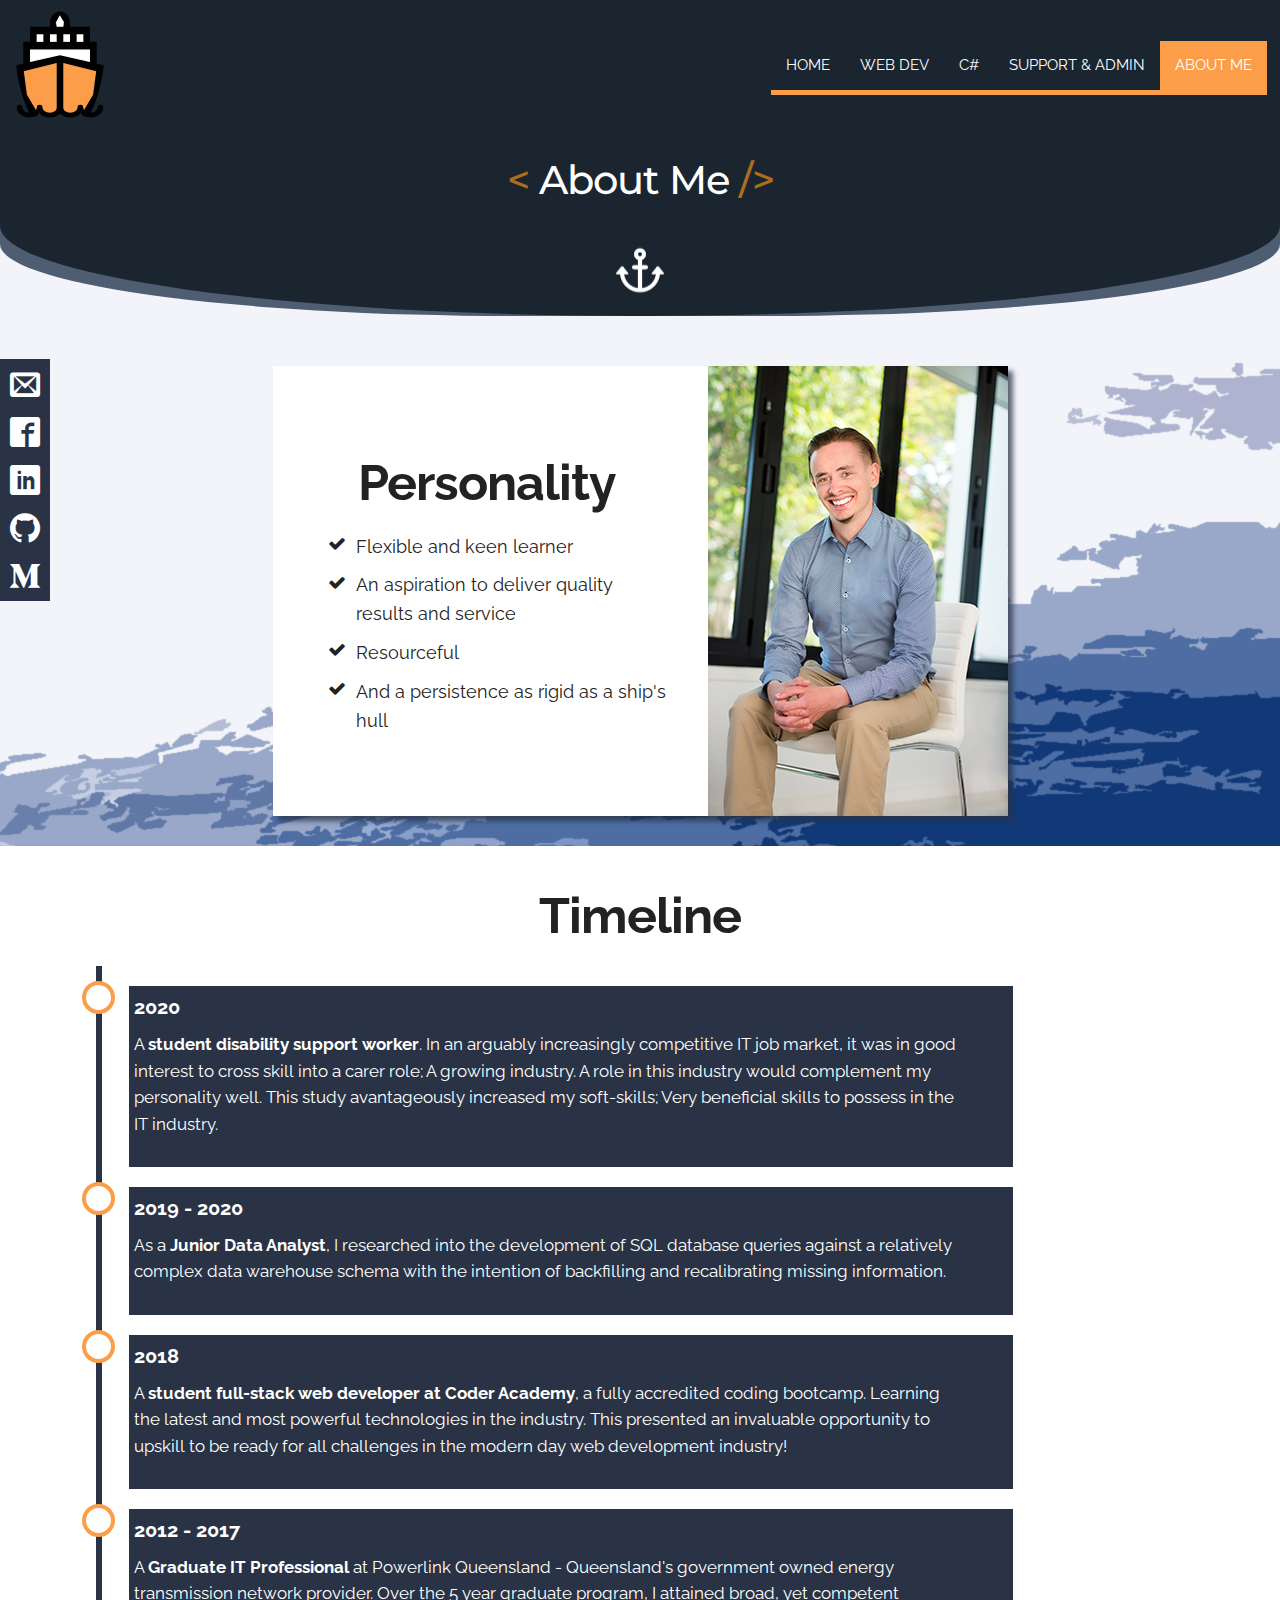
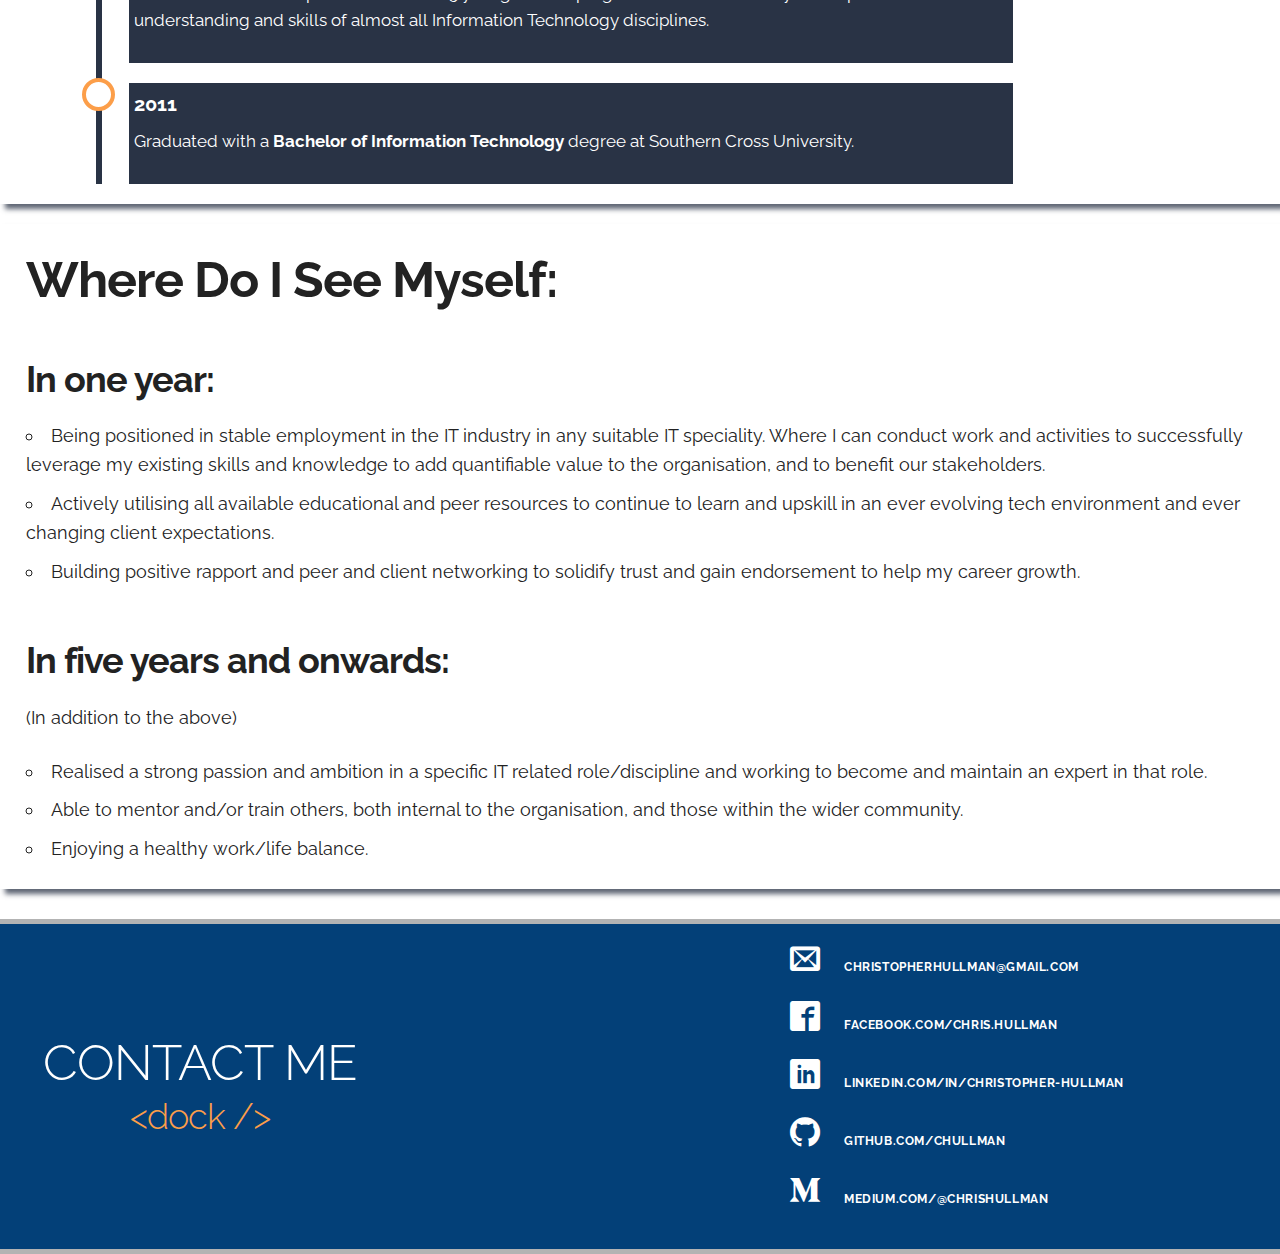
==== commit c4da2322: "CSS changes and page content additions" ====
--- a/pages/about/index.html
+++ b/pages/about/index.html
@@ -120,7 +120,7 @@
               </div>
               <div class="list-content">
                 <div class="year-text"> 2020 </div>
-                <p>A <span class="bold">student disability support worker</span>. In an arguably increasingly competitive IT job market, it was in good interest to cross skill into a carer role; A growing industry. A role in this industry would complement my personality well. This study avantageously increased my soft-skills; Very beneficial skills to possess in the IT industry</p>
+                <p>A <span class="bold">student disability support worker</span>. In an arguably increasingly competitive IT job market, it was in good interest to cross skill into a carer role; A growing industry. A role in this industry would complement my personality well. This study avantageously increased my soft-skills; Very beneficial skills to possess in the IT industry.</p>
               </div>
             </li>
             <li>
--- a/css/custom.css
+++ b/css/custom.css
@@ -1550,12 +1550,16 @@
   position: relative;
 }
 
+.skills-exp-cont li {
+  font-size: 1.2em;
+}
+
 .skills-exp-cont-left {
   width: 100%;
   height: 50%;
 }
 
-.skills-exp-cont-left > h1 {
+.skills-exp-cont-left > h2 {
   text-align: center;
 }
 
